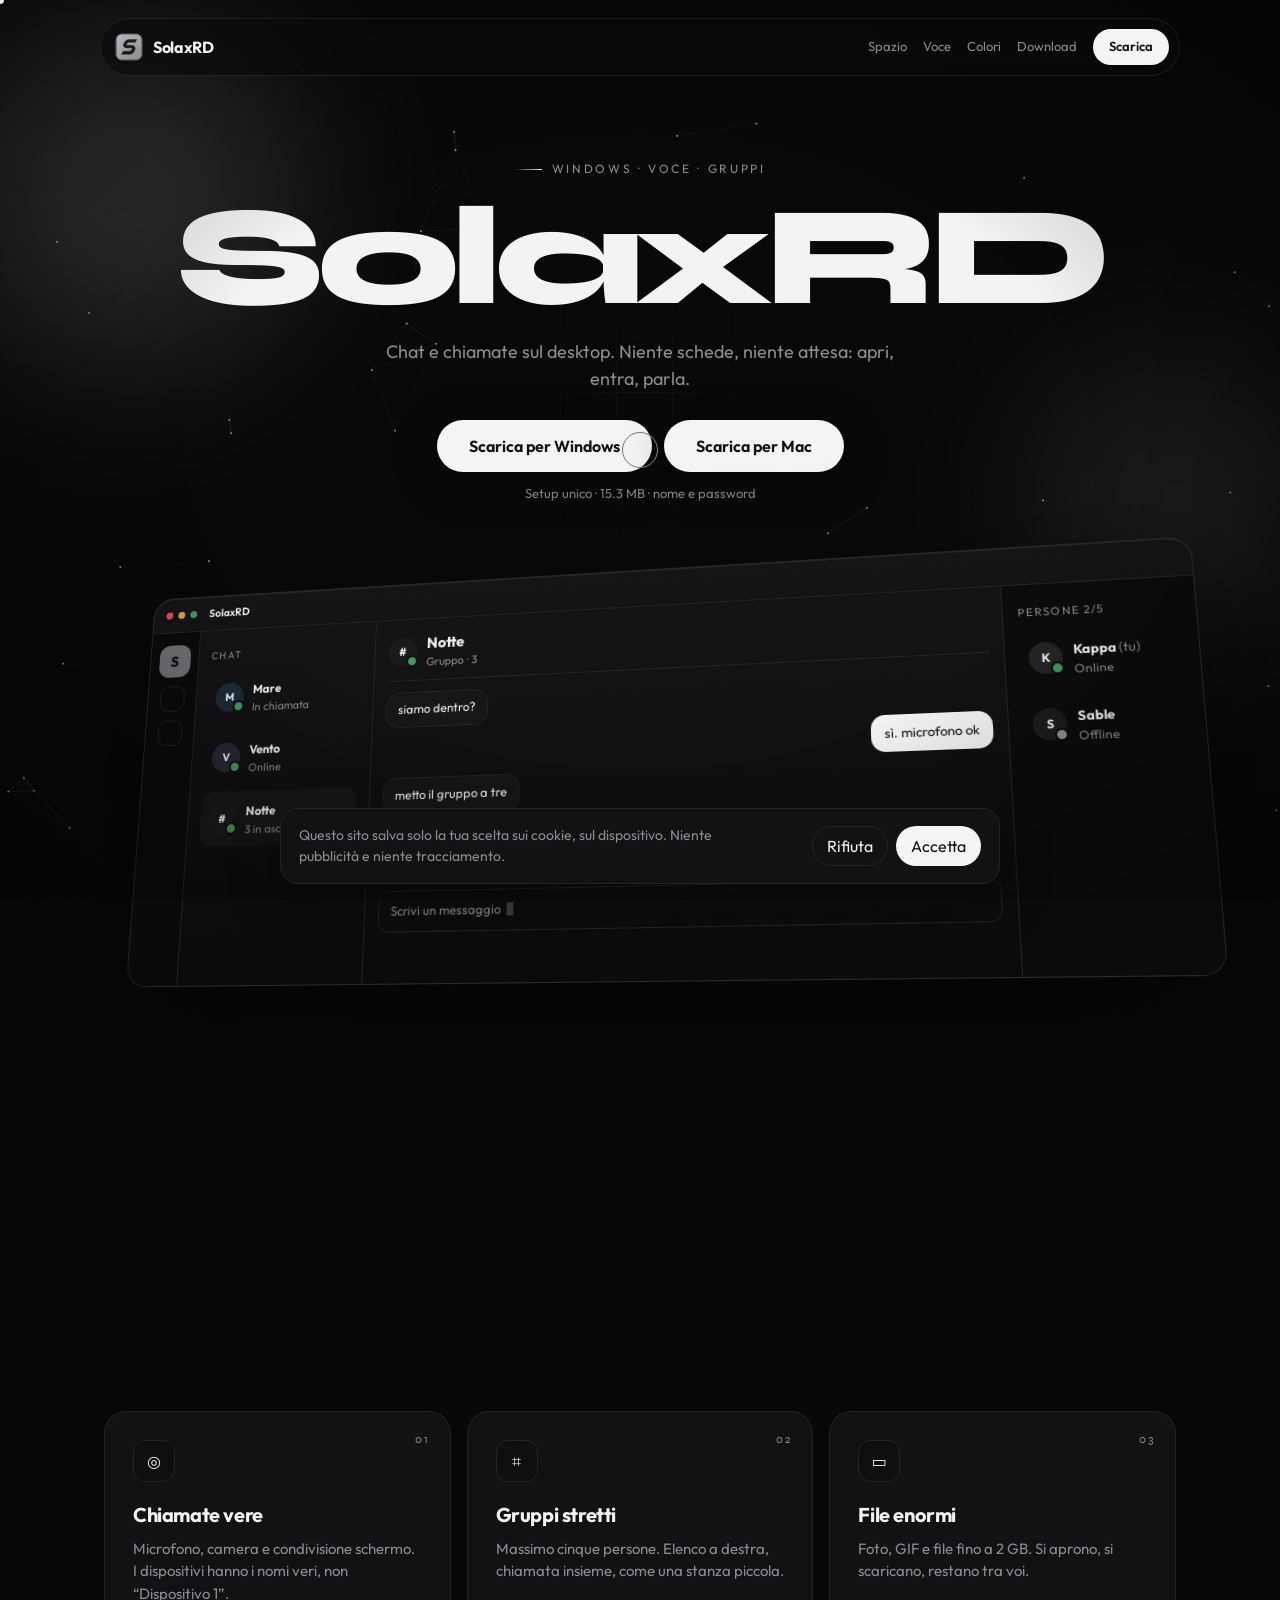
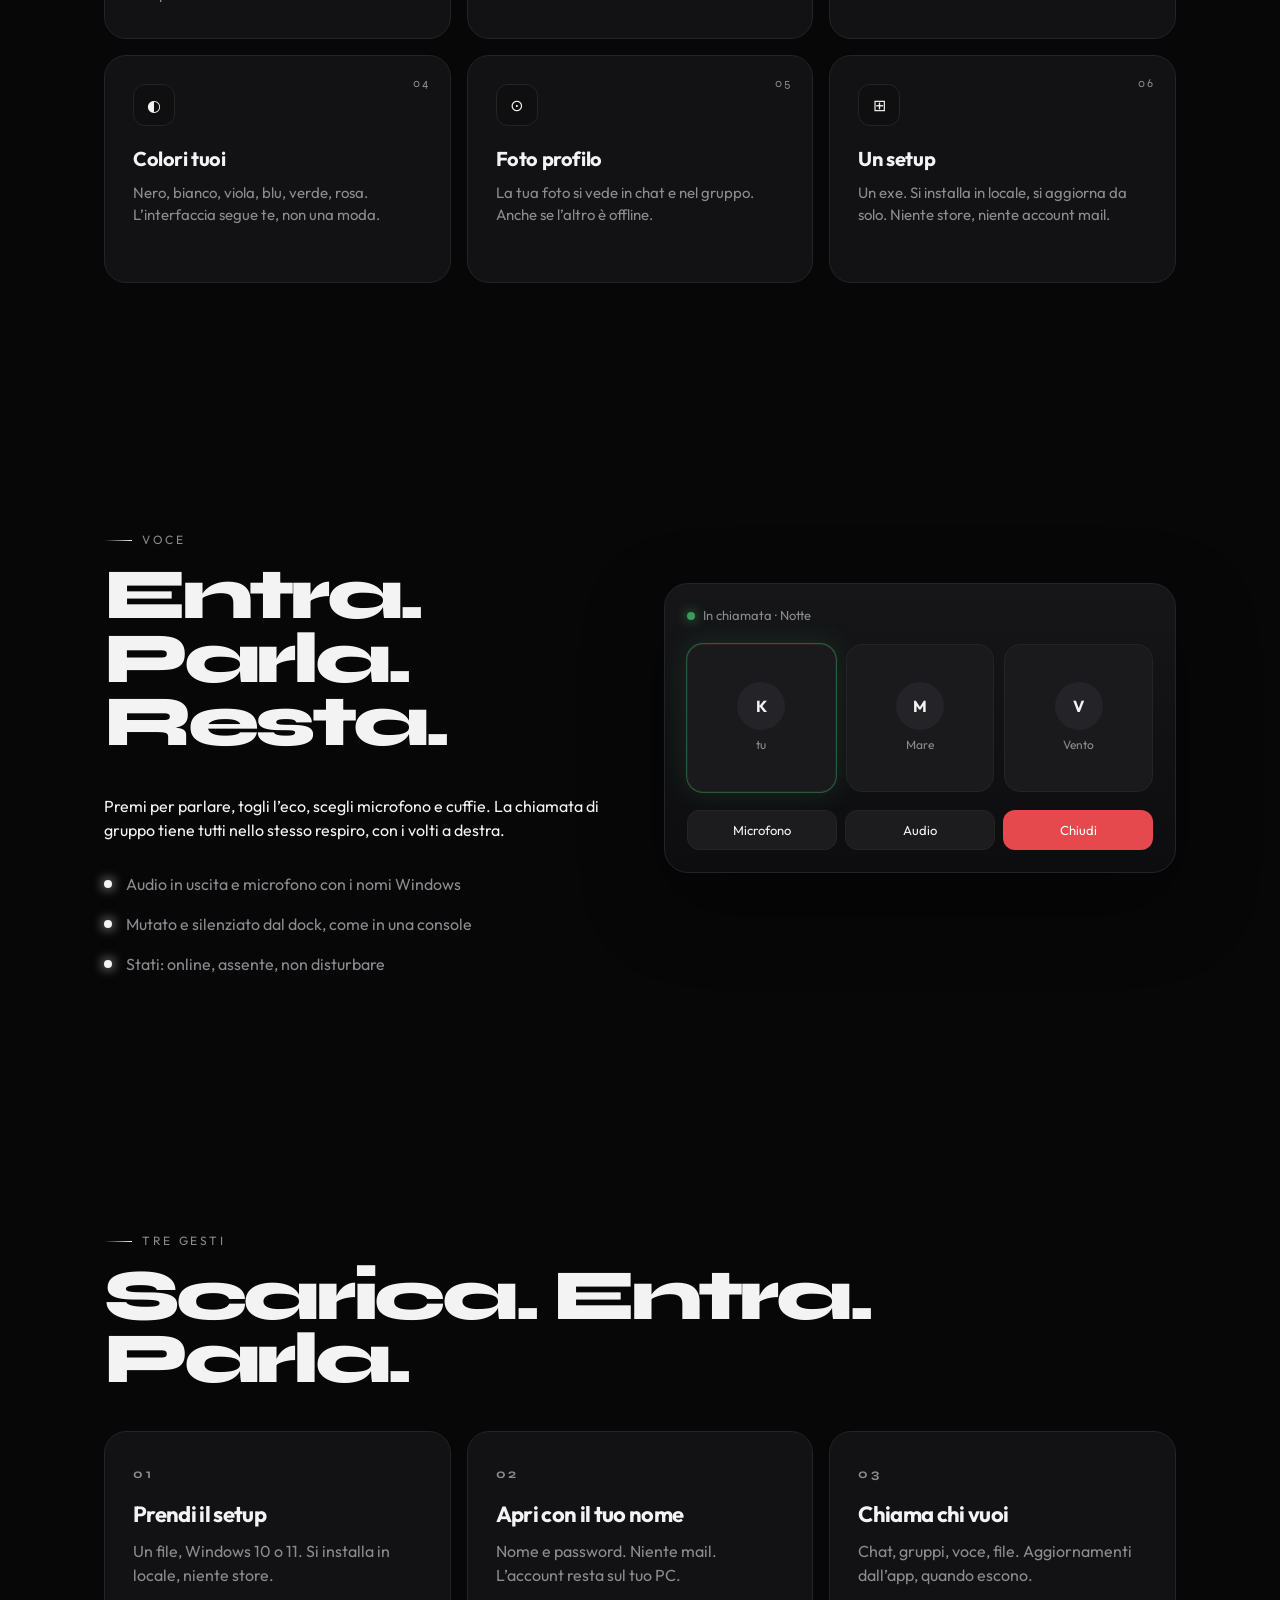
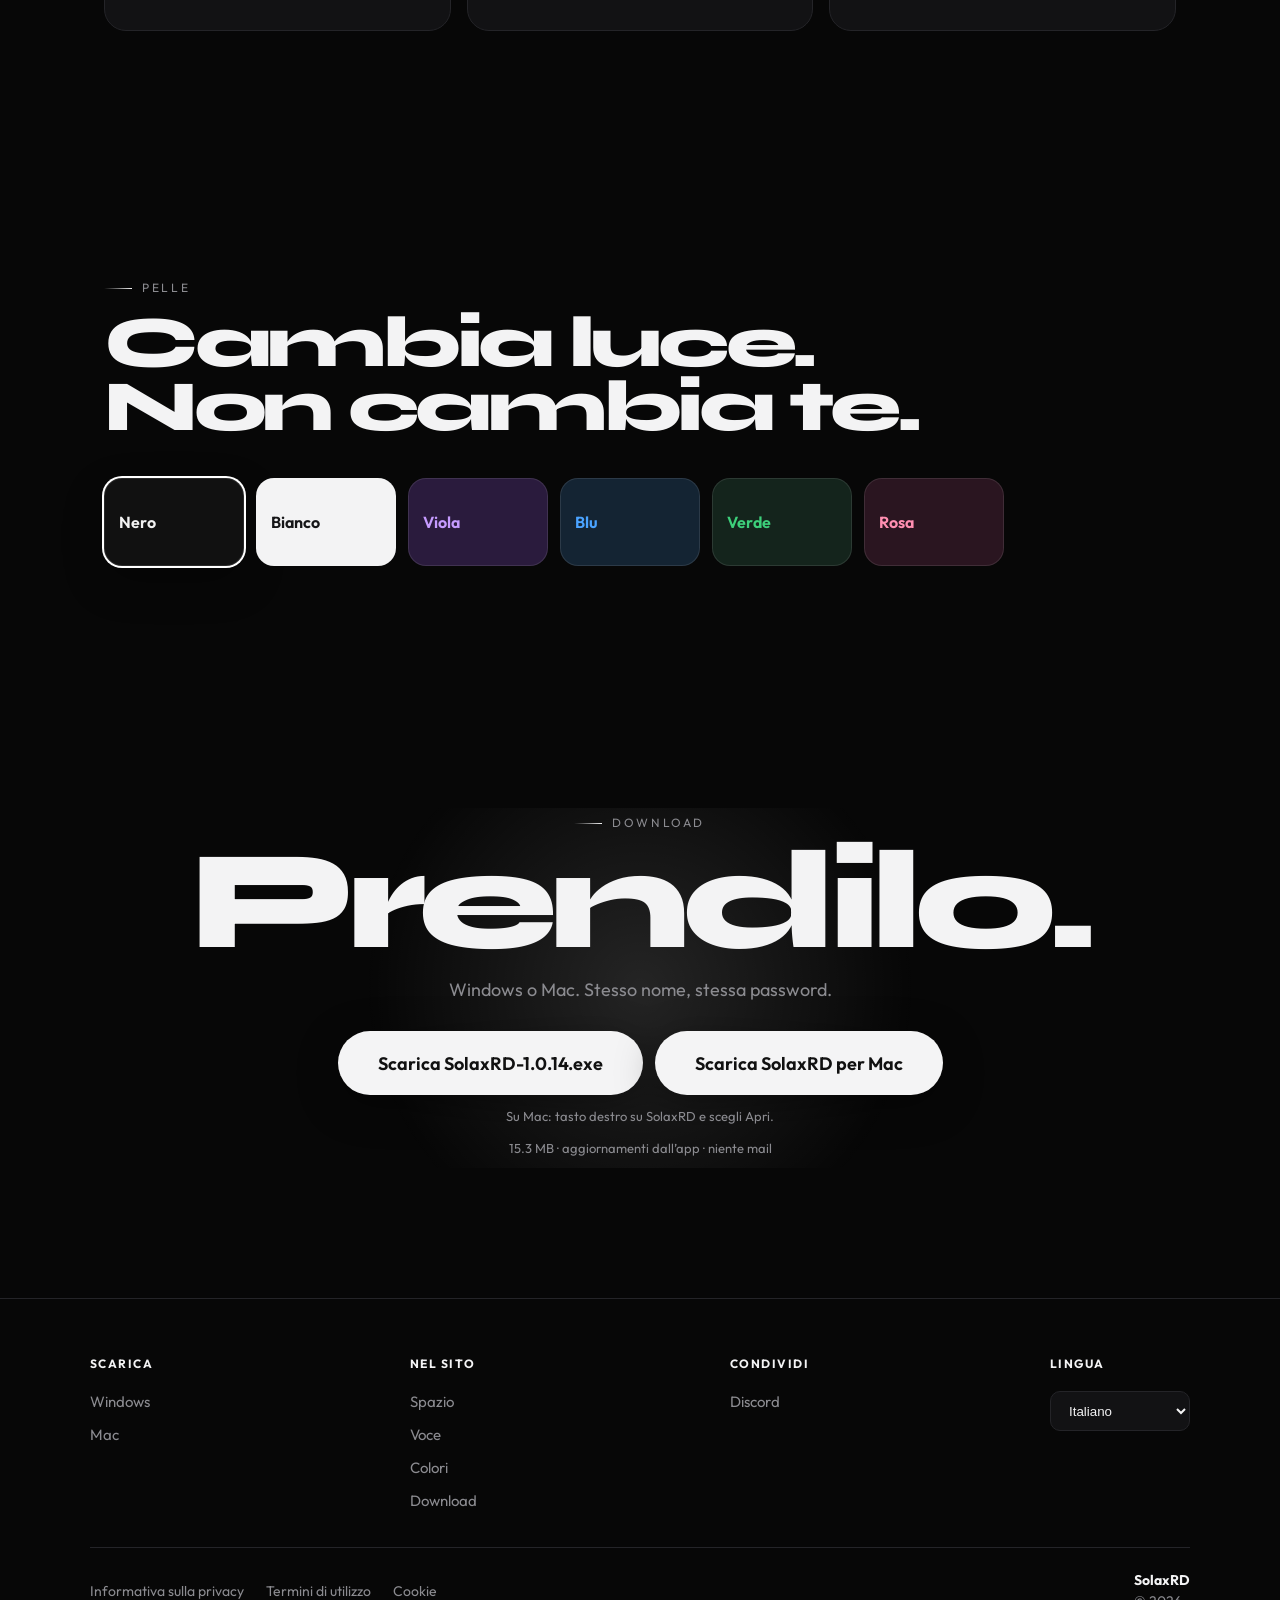
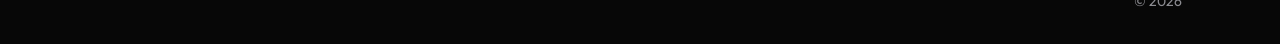
==== index.html @ 75f3509f "Keep outgoing calls ringing for 30 seconds and drop Android downloads. Co-authored-by: Cursor <curso" ====
﻿<!DOCTYPE html>
<html lang="it" data-tone="dark">
<head>
  <meta charset="utf-8">
  <meta name="viewport" content="width=device-width, initial-scale=1">
  <meta name="theme-color" content="#070707">
  <meta name="description" content="SolaxRD è la chat per Windows: chiamate, gruppi, foto e file fino a 2 GB. Leggera, tua, senza browser.">
  <meta property="og:title" content="SolaxRD — Il tuo spazio. Subito.">
  <meta property="og:description" content="Chat, voce e gruppi sul desktop. Scarica per Windows.">
  <meta property="og:image" content="media/icon.png">
  <meta property="og:type" content="website">
  <title>SolaxRD — Il tuo spazio. Subito.</title>
  <link rel="icon" href="media/favicon.png">
  <link rel="apple-touch-icon" href="media/icon.png">
  <link rel="preconnect" href="https://fonts.googleapis.com">
  <link rel="preconnect" href="https://fonts.gstatic.com" crossorigin>
  <link href="https://fonts.googleapis.com/css2?family=Outfit:wght@300;400;500;600;700&family=Syne:wght@600;700;800&display=swap" rel="stylesheet">
  <link rel="stylesheet" href="css/site.css?v=3">
</head>
<body>
  <a class="skip" href="#top">Vai al contenuto</a>

  <div class="loader" id="loader" aria-hidden="true">
    <div class="loader-core">
      <div class="loader-ring"></div>
      <div class="loader-mark">
        <img src="media/icon.png" alt="">
      </div>
    </div>
    <div class="loader-bar"><span id="loader-fill"></span></div>
    <p class="loader-count" id="loader-count">00</p>
    <p class="loader-word">SolaxRD</p>
  </div>

  <div class="cursor" id="cursor"></div>
  <div class="cursor-ring" id="cursor-ring"></div>
  <canvas id="field" aria-hidden="true"></canvas>
  <div class="vignette" aria-hidden="true"></div>
  <div class="noise" aria-hidden="true"></div>
  <div class="orbs" id="orbs" aria-hidden="true">
    <span class="orb orb-a"></span>
    <span class="orb orb-b"></span>
    <span class="orb orb-c"></span>
  </div>
  <div class="progress" id="progress"></div>

  <header class="nav" id="nav">
    <div class="nav-inner">
      <a class="brand" href="#top">
        <img src="media/icon.png" alt="">
        <span>SolaxRD</span>
      </a>
      <nav class="nav-links">
        <a href="#features">Spazio</a>
        <a href="#live">Voce</a>
        <a href="#themes">Colori</a>
        <a href="#get">Download</a>
      </nav>
      <a class="nav-cta" href="download/SolaxRD-1.0.14.exe" download="SolaxRD-1.0.14.exe">
        <span class="magnetic-inner">Scarica</span>
      </a>
      <button class="nav-toggle" id="nav-toggle" type="button" aria-label="Apri il menu" aria-controls="menu" aria-expanded="false">
        <span></span><span></span>
      </button>
    </div>
  </header>
  <nav class="menu" id="menu" aria-hidden="true">
    <a href="#features">Spazio</a>
    <a href="#live">Voce</a>
    <a href="#themes">Colori</a>
    <a href="#get">Download</a>
    <a class="menu-dl" href="download/SolaxRD-1.0.14.exe" download="SolaxRD-1.0.14.exe">Scarica per Windows</a>
  </nav>

  <main id="top">
    <section class="hero">
      <div class="spot-grid" id="spot-grid" aria-hidden="true"></div>
      <p class="kicker reveal"><span></span> Windows · voce · gruppi</p>
      <h1 class="hero-title" data-split>SolaxRD</h1>
      <p class="lead reveal">Chat e chiamate sul desktop. Niente schede, niente attesa: apri, entra, parla.</p>
      <div class="hero-actions reveal">
        <a class="btn btn-glow" href="download/SolaxRD-1.0.14.exe" download="SolaxRD-1.0.14.exe">
          <span class="magnetic-inner">
            <span class="btn-shine"></span>
            Scarica per Windows
          </span>
        </a>
        <a class="btn" href="download/SolaxRD-Mac.zip" download="SolaxRD-Mac.zip">
          <span class="magnetic-inner">Scarica per Mac</span>
        </a>
      </div>
        <p class="btn-meta" id="hero-meta">Setup unico · <span data-size>~16 MB</span> · nome e password</p>
      </div>
      <div class="hero-stage">
        <div class="hero-s" aria-hidden="true">S</div>
        <div class="device" id="device">
          <div class="device-bar">
            <span></span><span></span><span></span>
            <strong>SolaxRD</strong>
          </div>
          <div class="device-body">
            <aside class="mock-rail">
              <div class="mock-s">S</div>
              <i class="dot-btn"></i>
              <i class="dot-btn"></i>
            </aside>
            <div class="mock-list">
              <small>Chat</small>
              <button type="button" class="mock-row" data-chat="mare">
                <span class="ava a1">M</span>
                <span><b>Mare</b><em>In chiamata</em></span>
              </button>
              <button type="button" class="mock-row" data-chat="vento">
                <span class="ava a2">V</span>
                <span><b>Vento</b><em>Online</em></span>
              </button>
              <button type="button" class="mock-row active" data-chat="notte">
                <span class="ava a3">#</span>
                <span><b>Notte</b><em>3 in ascolto</em></span>
              </button>
            </div>
            <div class="mock-thread">
              <header>
                <span class="ava a3" id="thread-ava">#</span>
                <div>
                  <b id="thread-name">Notte</b>
                  <em id="thread-meta">Gruppo · 3</em>
                </div>
              </header>
              <div class="bubbles" id="bubbles"></div>
              <footer class="mock-compose"><span>Scrivi un messaggio</span></footer>
            </div>
            <div class="mock-people">
              <small>Persone 2/5</small>
              <div class="person">
                <span class="ava a4">K</span>
                <span><b>Kappa <i>(tu)</i></b><em>Online</em></span>
              </div>
              <div class="person dim">
                <span class="ava a5">S</span>
                <span><b>Sable</b><em>Offline</em></span>
              </div>
            </div>
          </div>
        </div>
      </div>
    </section>

    <section class="features" id="features">
      <p class="kicker reveal"><span></span> Lo spazio</p>
      <h2 class="section-title reveal">Tutto quello che serve.<br>Niente di più.</h2>
      <div class="grid">
        <article class="card tilt" data-spot>
          <div class="card-index">01</div>
          <div class="card-ico pulse">◎</div>
          <h3>Chiamate vere</h3>
          <p>Microfono, camera e condivisione schermo. I dispositivi hanno i nomi veri, non “Dispositivo 1”.</p>
        </article>
        <article class="card tilt" data-spot>
          <div class="card-index">02</div>
          <div class="card-ico">⌗</div>
          <h3>Gruppi stretti</h3>
          <p>Massimo cinque persone. Elenco a destra, chiamata insieme, come una stanza piccola.</p>
        </article>
        <article class="card tilt" data-spot>
          <div class="card-index">03</div>
          <div class="card-ico">▭</div>
          <h3>File enormi</h3>
          <p>Foto, GIF e file fino a 2 GB. Si aprono, si scaricano, restano tra voi.</p>
        </article>
        <article class="card tilt" data-spot>
          <div class="card-index">04</div>
          <div class="card-ico">◐</div>
          <h3>Colori tuoi</h3>
          <p>Nero, bianco, viola, blu, verde, rosa. L’interfaccia segue te, non una moda.</p>
        </article>
        <article class="card tilt" data-spot>
          <div class="card-index">05</div>
          <div class="card-ico">⊙</div>
          <h3>Foto profilo</h3>
          <p>La tua foto si vede in chat e nel gruppo. Anche se l’altro è offline.</p>
        </article>
        <article class="card tilt" data-spot>
          <div class="card-index">06</div>
          <div class="card-ico">⊞</div>
          <h3>Un setup</h3>
          <p>Un exe. Si installa in locale, si aggiorna da solo. Niente store, niente account mail.</p>
        </article>
      </div>
    </section>

    <section class="live" id="live">
      <div class="live-copy">
        <p class="kicker reveal"><span></span> Voce</p>
        <h2 class="section-title reveal">Entra. Parla.<br>Resta.</h2>
        <p class="reveal">Premi per parlare, togli l’eco, scegli microfono e cuffie. La chiamata di gruppo tiene tutti nello stesso respiro, con i volti a destra.</p>
        <ul class="ticks reveal">
          <li>Audio in uscita e microfono con i nomi Windows</li>
          <li>Mutato e silenziato dal dock, come in una console</li>
          <li>Stati: online, assente, non disturbare</li>
        </ul>
      </div>
      <div class="live-stage reveal">
        <canvas id="eq" class="eq" aria-hidden="true"></canvas>
        <div class="call-card">
          <div class="call-top">
            <span class="live-dot"></span>
            In chiamata · Notte
          </div>
          <div class="call-faces">
            <div class="face" data-face><span>K</span><small>tu</small></div>
            <div class="face talking" data-face><span>M</span><small>Mare</small></div>
            <div class="face" data-face><span>V</span><small>Vento</small></div>
          </div>
          <div class="call-bar">
            <button type="button" data-toggle="mic" aria-pressed="false">Microfono</button>
            <button type="button" data-toggle="audio" aria-pressed="false">Audio</button>
            <button type="button" class="danger" data-toggle="end">Chiudi</button>
          </div>
        </div>
      </div>
    </section>

    <section class="path" id="path">
      <p class="kicker reveal"><span></span> Tre gesti</p>
      <h2 class="section-title reveal">Scarica. Entra.<br>Parla.</h2>
      <ol class="steps">
        <li class="step reveal">
          <b>01</b>
          <h3>Prendi il setup</h3>
          <p>Un file, Windows 10 o 11. Si installa in locale, niente store.</p>
        </li>
        <li class="step reveal">
          <b>02</b>
          <h3>Apri con il tuo nome</h3>
          <p>Nome e password. Niente mail. L’account resta sul tuo PC.</p>
        </li>
        <li class="step reveal">
          <b>03</b>
          <h3>Chiama chi vuoi</h3>
          <p>Chat, gruppi, voce, file. Aggiornamenti dall’app, quando escono.</p>
        </li>
      </ol>
    </section>

    <section class="themes" id="themes">
      <p class="kicker reveal"><span></span> Pelle</p>
      <h2 class="section-title reveal">Cambia luce.<br>Non cambia te.</h2>
      <div class="swatches">
        <button type="button" class="swatch on" data-tone="dark" style="--sw:#111; --fg:#f2f2f2">Nero</button>
        <button type="button" class="swatch" data-tone="light" style="--sw:#f3f3f4; --fg:#161618">Bianco</button>
        <button type="button" class="swatch" data-tone="purple" style="--sw:#2a1b3d; --fg:#c59bff">Viola</button>
        <button type="button" class="swatch" data-tone="blue" style="--sw:#142433; --fg:#4aa3ff">Blu</button>
        <button type="button" class="swatch" data-tone="green" style="--sw:#14241c; --fg:#3dcf7a">Verde</button>
        <button type="button" class="swatch" data-tone="rose" style="--sw:#2a1520; --fg:#ff8fb1">Rosa</button>
      </div>
    </section>

    <section class="get" id="get">
      <div class="get-glow" aria-hidden="true"></div>
      <p class="kicker reveal"><span></span> Download</p>
      <h2 class="get-title" data-split>Prendilo.</h2>
      <p class="lead reveal">Windows o Mac. Stesso nome, stessa password.</p>
      <div class="hero-actions">
        <a class="btn btn-huge" href="download/SolaxRD-1.0.14.exe" download="SolaxRD-1.0.14.exe">
          <span class="magnetic-inner">
            <span class="btn-shine"></span>
            Scarica SolaxRD-1.0.14.exe
          </span>
        </a>
        <a class="btn btn-huge" href="download/SolaxRD-Mac.zip" download="SolaxRD-Mac.zip">
          <span class="magnetic-inner">Scarica SolaxRD per Mac</span>
        </a>
      </div>
      <p class="btn-meta reveal">Su Mac: tasto destro su SolaxRD e scegli Apri.</p>
      <p class="btn-meta reveal" id="get-meta"><span data-size>~16 MB</span> · aggiornamenti dall’app · niente mail</p>
    </section>
  </main>

  <footer class="foot">
    <div class="foot-cols">
      <div class="foot-col">
        <h2>Scarica</h2>
        <a href="download/SolaxRD-1.0.14.exe" download="SolaxRD-1.0.14.exe">Windows</a>
        <a href="download/SolaxRD-Mac.zip" download="SolaxRD-Mac.zip">Mac</a>
      </div>
      <div class="foot-col">
        <h2>Nel sito</h2>
        <a href="#features">Spazio</a>
        <a href="#live">Voce</a>
        <a href="#themes">Colori</a>
        <a href="#get">Download</a>
      </div>
      <div class="foot-col">
        <h2>Condividi</h2>
        <a href="https://discord.gg/zq3fR5MxgU" target="_blank" rel="noopener noreferrer">Discord</a>
      </div>
      <div class="foot-col foot-lang">
        <h2>Lingua</h2>
        <select id="lang" aria-label="Lingua">
          <option value="it" selected>Italiano</option>
        </select>
      </div>
    </div>
    <div class="foot-bar">
      <nav>
        <button type="button" id="open-privacy">Informativa sulla privacy</button>
        <button type="button" id="open-terms">Termini di utilizzo</button>
        <button type="button" id="open-cookies">Cookie</button>
      </nav>
      <p><strong>SolaxRD</strong> © 2026</p>
    </div>
  </footer>

  <div class="legal-box" id="legal-box" hidden>
    <div class="legal-card" role="dialog" aria-modal="true" aria-labelledby="legal-title">
      <h2 id="legal-title">Note</h2>
      <div id="legal-copy"></div>
      <button class="btn" type="button" id="legal-close">Chiudi</button>
    </div>
  </div>

  <div class="cookie" id="cookie" hidden>
    <p>Questo sito salva solo la tua scelta sui cookie, sul dispositivo. Niente pubblicità e niente tracciamento.</p>
    <div>
      <button type="button" id="cookie-no">Rifiuta</button>
      <button type="button" id="cookie-yes">Accetta</button>
    </div>
  </div>

  <noscript>
    <style>.reveal{opacity:1;transform:none}.loader{display:none}[data-split] .ch{transform:none}</style>
  </noscript>
  <script src="js/site.js?v=3"></script>
</body>
</html>
---- css/site.css ----
:root, html[data-tone="dark"] {
  --bg: #070707;
  --bg-2: #0c0c0c;
  --text: #f3f3f4;
  --muted: #8b8b90;
  --line: #242428;
  --card: #121214;
  --silver: #d2d2d6;
  --fog: #6e6e72;
  --online: #3d9a5b;
  --danger: #e5484d;
  --glow: rgba(210, 210, 214, 0.18);
  --nav-bg: rgba(10, 10, 10, 0.62);
  --nav-line: rgba(255, 255, 255, 0.08);
  --btn: #f4f4f5;
  --btn-text: #111;
  --invert: #fff;
  --font: "Outfit", system-ui, sans-serif;
  --display: "Syne", "Outfit", sans-serif;
}
html[data-tone="light"] {
  --bg: #ececef;
  --bg-2: #f7f7f9;
  --text: #161618;
  --muted: #5c5c62;
  --line: #d5d5db;
  --card: #ffffff;
  --silver: #3a3a40;
  --fog: #8a8a90;
  --nav-bg: rgba(255, 255, 255, 0.72);
  --nav-line: rgba(0, 0, 0, 0.08);
  --btn: #161618;
  --btn-text: #f4f4f5;
  --invert: #111;
}
html[data-tone="purple"] {
  --bg: #120e18;
  --bg-2: #181320;
  --text: #f4eefe;
  --muted: #a18cb8;
  --line: #322644;
  --card: #1b1526;
  --silver: #d7c4f5;
  --nav-bg: rgba(18, 12, 28, 0.7);
  --nav-line: rgba(197, 155, 255, 0.18);
  --btn: #e8d7ff;
  --btn-text: #1a1024;
  --invert: #c59bff;
}
html[data-tone="blue"] {
  --bg: #0a1016;
  --bg-2: #101820;
  --text: #eaf3ff;
  --muted: #7e97ad;
  --line: #1e3344;
  --card: #121c26;
  --silver: #9ec9ff;
  --nav-bg: rgba(10, 16, 22, 0.7);
  --nav-line: rgba(74, 163, 255, 0.18);
  --btn: #d6ebff;
  --btn-text: #0c1822;
  --invert: #4aa3ff;
}
html[data-tone="green"] {
  --bg: #0b120e;
  --bg-2: #101810;
  --text: #e9f8ee;
  --muted: #7a9a84;
  --line: #1d3326;
  --card: #121a14;
  --silver: #9ee0b6;
  --nav-bg: rgba(10, 18, 12, 0.7);
  --nav-line: rgba(61, 207, 122, 0.18);
  --btn: #d7f5e2;
  --btn-text: #0d1810;
  --invert: #3dcf7a;
}
html[data-tone="rose"] {
  --bg: #160e12;
  --bg-2: #1c1216;
  --text: #ffeff4;
  --muted: #b48998;
  --line: #3a222c;
  --card: #22141a;
  --silver: #ffc1d2;
  --nav-bg: rgba(22, 12, 16, 0.7);
  --nav-line: rgba(255, 143, 177, 0.18);
  --btn: #ffd7e4;
  --btn-text: #1a0e12;
  --invert: #ff8fb1;
}

* { box-sizing: border-box; margin: 0; padding: 0; }
html { scroll-behavior: auto; }
html, body { min-height: 100%; }
body {
  font-family: var(--font);
  background: var(--bg);
  color: var(--text);
  line-height: 1.5;
  overflow-x: hidden;
  transition: background-color .55s ease, color .55s ease;
}
body.has-cursor, body.has-cursor button, body.has-cursor a { cursor: none; }
a { color: inherit; text-decoration: none; }
button { font: inherit; color: inherit; background: none; border: 0; cursor: pointer; }
img { display: block; max-width: 100%; }
strong { font-weight: 650; }
::selection { background: var(--invert); color: var(--bg); }
:focus-visible { outline: 2px solid var(--invert); outline-offset: 3px; }

.skip {
  position: absolute; left: 16px; top: -48px; z-index: 120;
  padding: 8px 14px; border-radius: 999px; background: var(--btn); color: var(--btn-text);
}
.skip:focus { top: 16px; }

.vignette {
  position: fixed; inset: 0; pointer-events: none; z-index: 35;
  background: radial-gradient(ellipse at center, transparent 50%, rgba(0,0,0,.38) 100%);
}
html[data-tone="light"] .vignette { background: radial-gradient(ellipse at center, transparent 55%, rgba(0,0,0,.08) 100%); }
.noise {
  position: fixed; inset: 0; pointer-events: none; z-index: 40;
  opacity: 0.06;
  background-image: url("data:image/svg+xml,%3Csvg xmlns='http://www.w3.org/2000/svg' width='180' height='180'%3E%3Cfilter id='n'%3E%3CfeTurbulence type='fractalNoise' baseFrequency='.85' numOctaves='4' stitchTiles='stitch'/%3E%3C/filter%3E%3Crect width='180' height='180' filter='url(%23n)' opacity='.9'/%3E%3C/svg%3E");
  mix-blend-mode: overlay;
}
#field { position: fixed; inset: 0; z-index: 0; pointer-events: none; }
.orbs {
  position: fixed; inset: 0; z-index: 0; pointer-events: none; overflow: hidden;
  transform: translate3d(calc(var(--mx, 0) * 28px), calc(var(--my, 0) * 18px), 0);
  transition: transform .4s ease-out;
}
.orb {
  position: absolute; border-radius: 50%; filter: blur(74px);
  animation: drift 18s ease-in-out infinite;
}
.orb-a { width: 42vw; height: 42vw; left: -12vw; top: -10vh; background: radial-gradient(circle, color-mix(in srgb, var(--invert) 22%, transparent), transparent 70%); }
.orb-b { width: 36vw; height: 36vw; right: -10vw; top: 30vh; background: radial-gradient(circle, color-mix(in srgb, var(--invert) 12%, transparent), transparent 70%); animation-delay: -6s; }
.orb-c { width: 28vw; height: 28vw; left: 30vw; bottom: -12vh; background: radial-gradient(circle, color-mix(in srgb, var(--invert) 10%, transparent), transparent 70%); animation-delay: -11s; }
@keyframes drift {
  0%, 100% { transform: translate3d(0,0,0) scale(1); }
  50% { transform: translate3d(4%, -6%, 0) scale(1.12); }
}

.progress {
  position: fixed; top: 0; left: 0; height: 2px; width: 0;
  background: linear-gradient(90deg, transparent, var(--invert));
  z-index: 70; pointer-events: none;
}

.cursor, .cursor-ring {
  position: fixed; top: 0; left: 0; pointer-events: none; z-index: 80;
  border-radius: 50%; mix-blend-mode: difference; opacity: 0;
}
body.has-cursor .cursor, body.has-cursor .cursor-ring { opacity: 1; }
.cursor { width: 8px; height: 8px; margin: -4px 0 0 -4px; background: #fff; }
.cursor-ring {
  width: 36px; height: 36px; margin: -18px 0 0 -18px;
  border: 1px solid rgba(255,255,255,.55);
  transition: width .25s, height .25s, margin .25s, background .25s, border-color .25s;
}
body.cursor-grow .cursor-ring {
  width: 64px; height: 64px; margin: -32px 0 0 -32px;
  background: rgba(255,255,255,.08); border-color: #fff;
}

.loader {
  position: fixed; inset: 0; z-index: 100; background: #050505;
  display: grid; place-items: center; gap: 18px; align-content: center;
  clip-path: circle(150% at 50% 50%);
  transition: clip-path .9s cubic-bezier(.16,1,.3,1), visibility .9s;
}
.loader.out {
  clip-path: circle(0% at 50% 50%);
  pointer-events: none;
  visibility: hidden;
}
.loader-core { position: relative; width: 120px; height: 120px; display: grid; place-items: center; }
.loader-ring {
  position: absolute; inset: 0; border-radius: 50%;
  border: 1px solid rgba(255,255,255,.12);
  border-top-color: #fff;
  animation: spin 1s linear infinite;
}
.loader-mark {
  width: 84px; height: 84px; border-radius: 22px; overflow: hidden;
  animation: pop 1.1s cubic-bezier(.16,1,.3,1) both;
  box-shadow: 0 0 0 1px rgba(255,255,255,.12), 0 20px 60px rgba(0,0,0,.55);
}
.loader-mark img { width: 100%; height: 100%; object-fit: cover; }
.loader-bar {
  width: 140px; height: 2px; background: #1c1c1c; overflow: hidden; border-radius: 2px;
}
.loader-bar span {
  display: block; height: 100%; width: 0; background: #fff;
  box-shadow: 0 0 16px #fff;
}
.loader-count, .loader-word {
  font-family: var(--display); letter-spacing: .28em; color: #8b8b90;
}
.loader-count { font-size: 13px; }
.loader-word { font-size: 11px; text-transform: uppercase; }
@keyframes spin { to { transform: rotate(360deg); } }
@keyframes pop {
  from { transform: scale(.6) rotate(-8deg); opacity: 0; }
  to { transform: scale(1) rotate(0); opacity: 1; }
}

.nav {
  position: fixed; top: 18px; left: 0; right: 0;
  z-index: 95; display: flex; justify-content: center;
  pointer-events: none; background: none; border: 0; padding: 0;
  animation: drop 1s .2s cubic-bezier(.16,1,.3,1);
  transition: transform .45s cubic-bezier(.16,1,.3,1);
}
.nav.nav-hide { transform: translateY(-140%); }
.nav-inner {
  pointer-events: auto;
  width: min(1080px, calc(100% - 24px));
  display: flex; align-items: center; gap: 16px;
  padding: 10px 10px 10px 14px;
  background: var(--nav-bg);
  border: 1px solid var(--nav-line);
  border-radius: 999px;
  backdrop-filter: blur(18px);
  transition: background-color .55s, border-color .55s;
}
.brand { display: flex; align-items: center; gap: 10px; font-weight: 700; letter-spacing: -.02em; flex: none; }
.brand img { width: 28px; height: 28px; border-radius: 8px; }
.nav-links { display: flex; gap: 16px; margin-left: auto; font-size: 13px; color: var(--muted); flex: none; }
.nav-links a { position: relative; }
.nav-links a::after {
  content: ""; position: absolute; left: 0; bottom: -4px; height: 1px; width: 0;
  background: var(--text); transition: width .35s;
}
.nav-links a:hover::after { width: 100%; }
.nav-cta {
  flex: none; white-space: nowrap;
  padding: 8px 16px; border-radius: 999px; background: var(--btn); color: var(--btn-text);
  font-size: 13px; font-weight: 600;
}
.menu {
  position: fixed; inset: 0; z-index: 90;
  display: flex; flex-direction: column; justify-content: center; align-items: center; gap: 28px;
  background: color-mix(in srgb, var(--bg) 92%, black);
  font-size: 36px; font-family: var(--display); font-weight: 800;
  opacity: 0; visibility: hidden; pointer-events: none;
  transition: opacity .35s, visibility .35s;
}
.menu.open { opacity: 1; visibility: visible; pointer-events: auto; }
.menu-dl {
  margin-top: 12px; font-size: 16px; font-family: var(--font); font-weight: 650;
  padding: 12px 22px; border-radius: 999px; background: var(--btn); color: var(--btn-text);
}
.nav-toggle {
  display: none; width: 42px; height: 42px; border-radius: 50%;
  border: 1px solid var(--nav-line); position: relative;
}
.nav-toggle span {
  position: absolute; left: 12px; right: 12px; height: 1px; background: var(--text);
  transition: transform .3s, opacity .3s, top .3s;
}
.nav-toggle span:first-child { top: 17px; }
.nav-toggle span:last-child { top: 24px; }
.nav-toggle[aria-expanded="true"] span:first-child { top: 20px; transform: rotate(45deg); }
.nav-toggle[aria-expanded="true"] span:last-child { top: 20px; transform: rotate(-45deg); }
@keyframes drop {
  from { opacity: 0; transform: translateY(-24px); }
  to { opacity: 1; transform: translateY(0); }
}

.hero {
  position: relative; z-index: 1;
  padding: 160px 24px 40px;
  min-height: 100vh;
  min-height: 100dvh;
  display: grid; justify-items: center; text-align: center;
  overflow: visible;
}
.spot-grid {
  position: absolute; inset: 0; pointer-events: none;
  background-image:
    linear-gradient(rgba(255,255,255,.045) 1px, transparent 1px),
    linear-gradient(90deg, rgba(255,255,255,.045) 1px, transparent 1px);
  background-size: 56px 56px;
  mask-image: radial-gradient(circle 280px at var(--spot-x, 50%) var(--spot-y, 40%), #000 0%, transparent 70%);
  -webkit-mask-image: radial-gradient(circle 280px at var(--spot-x, 50%) var(--spot-y, 40%), #000 0%, transparent 70%);
  opacity: .9;
}
html[data-tone="light"] .spot-grid {
  background-image:
    linear-gradient(rgba(0,0,0,.06) 1px, transparent 1px),
    linear-gradient(90deg, rgba(0,0,0,.06) 1px, transparent 1px);
}
.kicker {
  display: inline-flex; align-items: center; gap: 10px;
  color: var(--muted); font-size: 12px; letter-spacing: .22em; text-transform: uppercase;
}
.kicker span {
  width: 28px; height: 1px; background: linear-gradient(90deg, transparent, var(--text));
  animation: kicker 2.2s ease infinite;
}
@keyframes kicker {
  0% { transform: scaleX(.4); opacity: .4; }
  50% { transform: scaleX(1); opacity: 1; }
  100% { transform: scaleX(.4); opacity: .4; }
}
.hero-title, .get-title, .section-title {
  font-family: var(--display);
  font-weight: 800;
  letter-spacing: -.06em;
  line-height: .88;
}
.hero-title {
  font-size: clamp(52px, 11vw, 148px);
  margin: 18px 0;
  max-width: 100%;
  overflow: visible;
  white-space: nowrap;
}
.hero-title .ch, .get-title .ch {
  display: inline-block;
  transform: translateY(110%);
  animation: up 1s cubic-bezier(.16,1,.3,1) forwards paused;
}
[data-split].play .ch { animation-play-state: running; }
@keyframes up { to { transform: translateY(0); } }
.lead { max-width: 520px; color: var(--muted); font-size: 18px; font-weight: 400; }
.hero-actions { margin-top: 28px; display: flex; flex-wrap: wrap; gap: 12px; justify-content: center; }
.get .hero-actions { margin-top: 8px; }
.btn {
  position: relative; display: inline-flex; align-items: center; justify-content: center;
  min-height: 52px; padding: 0 8px; border-radius: 999px;
  background: var(--btn); color: var(--btn-text); font-weight: 650;
  box-shadow: 0 10px 40px rgba(0,0,0,.35);
  isolation: isolate;
}
.btn .magnetic-inner {
  position: relative; display: inline-flex; align-items: center; justify-content: center;
  min-height: 52px; padding: 0 24px; overflow: hidden; border-radius: 999px;
}
.btn-glow { animation: btnPulse 2.8s ease-in-out infinite; }
@keyframes btnPulse {
  0%, 100% { box-shadow: 0 10px 40px rgba(0,0,0,.35), 0 0 0 0 color-mix(in srgb, var(--invert) 18%, transparent); }
  50% { box-shadow: 0 16px 50px rgba(0,0,0,.4), 0 0 0 12px transparent; }
}
.btn-shine {
  position: absolute; inset: -40%;
  background: linear-gradient(120deg, transparent 30%, rgba(255,255,255,.7), transparent 70%);
  transform: translateX(-120%) rotate(12deg);
  animation: shine 2.8s 1.2s ease-in-out infinite;
  pointer-events: none;
}
@keyframes shine {
  0% { transform: translateX(-120%) rotate(12deg); }
  30%, 100% { transform: translateX(120%) rotate(12deg); }
}
.btn-huge { min-height: 64px; font-size: 18px; }
.btn-huge .magnetic-inner { min-height: 64px; padding: 0 32px; }
.btn-meta { margin-top: 12px; color: var(--muted); font-size: 13px; }

.hero-stage {
  position: relative; width: min(1080px, 100%); margin-top: 56px;
  perspective: 1400px;
}
.hero-s {
  position: absolute; left: 50%; top: 8%;
  transform: translateX(-50%);
  font-family: var(--display); font-weight: 800;
  font-size: min(42vw, 420px); line-height: .8; letter-spacing: -.1em;
  color: transparent; -webkit-text-stroke: 1px color-mix(in srgb, var(--text) 12%, transparent);
  pointer-events: none; user-select: none;
  animation: sfloat 8s ease-in-out infinite;
}
@keyframes sfloat {
  0%, 100% { transform: translateX(-50%) translateY(0); }
  50% { transform: translateX(-50%) translateY(-18px); }
}
.device {
  position: relative; z-index: 2;
  border: 1px solid rgba(255,255,255,.1);
  background: linear-gradient(180deg, #141416, #0b0b0d);
  color: #f3f3f4;
  border-radius: 22px; overflow: hidden;
  box-shadow: 0 40px 120px rgba(0,0,0,.55), inset 0 1px 0 rgba(255,255,255,.08);
  transform: rotateX(12deg) rotateY(-10deg);
  transform-style: preserve-3d;
  transition: transform .18s ease-out;
  animation: rise 1.4s .3s cubic-bezier(.16,1,.3,1) both;
}
@keyframes rise {
  from { opacity: 0; transform: rotateX(18deg) rotateY(-14deg) translateY(60px); }
  to { opacity: 1; transform: rotateX(12deg) rotateY(-10deg) translateY(0); }
}
.device-bar {
  display: flex; align-items: center; gap: 6px; padding: 10px 14px;
  border-bottom: 1px solid #242428; color: #8b8b90; font-size: 12px;
}
.device-bar span { width: 8px; height: 8px; border-radius: 50%; background: #3a3a3e; }
.device-bar span:first-child { background: #e5484d; }
.device-bar span:nth-child(2) { background: #d9a441; }
.device-bar span:nth-child(3) { background: #3d9a5b; }
.device-bar strong { margin-left: 8px; color: #f3f3f4; font-weight: 600; }
.device-body {
  display: grid; grid-template-columns: 56px 200px 1fr 180px; min-height: 380px;
}
.mock-rail {
  border-right: 1px solid #242428; padding: 14px 8px;
  display: flex; flex-direction: column; align-items: center; gap: 10px;
  background: #0a0a0a;
}
.mock-s {
  width: 36px; height: 36px; border-radius: 12px;
  display: grid; place-items: center; font-weight: 800;
  background: #6e6e72; color: #111;
}
.dot-btn { width: 28px; height: 28px; border-radius: 10px; border: 1px solid #242428; }
.mock-list, .mock-thread, .mock-people { padding: 14px; text-align: left; }
.mock-list { border-right: 1px solid #242428; }
.mock-people { border-left: 1px solid #242428; background: #0b0b0b; }
.mock-list small, .mock-people small { color: #8b8b90; font-size: 11px; letter-spacing: .12em; text-transform: uppercase; }
.mock-row, .person {
  display: flex; gap: 10px; align-items: center; width: 100%;
  padding: 8px; margin-top: 8px; border-radius: 12px;
}
.mock-row { text-align: left; }
.mock-row.active { background: #17171a; }
.mock-row em, .person em, .mock-thread em { display: block; color: #8b8b90; font-style: normal; font-size: 12px; }
.mock-row b, .person b { font-size: 13px; }
.ava {
  width: 32px; height: 32px; border-radius: 50%; flex: none;
  display: grid; place-items: center; font-size: 12px; font-weight: 700;
  position: relative;
}
.ava::after {
  content: ""; position: absolute; right: -1px; bottom: -1px;
  width: 9px; height: 9px; border-radius: 50%; background: var(--online); border: 2px solid #0b0b0b;
}
.person.dim .ava::after { background: #8d8d93; }
.a1 { background: #1d2a38; }
.a2 { background: #2a2434; }
.a3 { background: #1a1a1c; }
.a4 { background: #242428; }
.a5 { background: #1c1c1e; }
.mock-thread header { display: flex; gap: 10px; align-items: center; padding-bottom: 10px; border-bottom: 1px solid #242428; }
.bubbles { min-height: 220px; padding: 12px 0; display: flex; flex-direction: column; gap: 8px; }
.bubble {
  align-self: flex-start; max-width: 80%;
  padding: 8px 12px; border-radius: 14px;
  background: #161618; border: 1px solid #242428; font-size: 13px;
  animation: bubble .5s cubic-bezier(.16,1,.3,1) both;
}
.bubble.mine { align-self: flex-end; background: #f2f2f2; color: #111; border-color: transparent; }
@keyframes bubble { from { opacity: 0; transform: translateY(12px) scale(.96); } }
.mock-compose {
  margin-top: auto; padding: 10px 12px; border: 1px solid #242428; border-radius: 12px;
  color: #8b8b90; font-size: 13px;
}
.mock-compose span::after {
  content: ""; display: inline-block; width: 7px; height: 13px; margin-left: 6px;
  background: currentColor; vertical-align: -2px; opacity: .4;
  animation: caret 1s steps(1) infinite;
}
@keyframes caret { 50% { opacity: 0; } }
.person i { color: #8b8b90; font-style: normal; font-weight: 400; }

.scroll-hint {
  margin-top: 36px; font-size: 12px; letter-spacing: .2em; text-transform: uppercase; color: var(--muted);
  animation: bounce 2s ease-in-out infinite;
}
@keyframes bounce {
  0%, 100% { transform: translateY(0); opacity: .6; }
  50% { transform: translateY(8px); opacity: 1; }
}

.marquee {
  position: relative; z-index: 1; border-block: 1px solid var(--line);
  overflow: hidden; padding: 22px 0; background: color-mix(in srgb, var(--text) 2%, transparent);
}
.marquee-track {
  display: flex; gap: 48px; width: max-content;
  font-family: var(--display); font-size: 28px; font-weight: 700; letter-spacing: -.03em;
  animation: slide 22s linear infinite;
  color: color-mix(in srgb, var(--text) 55%, transparent);
}
.marquee:hover .marquee-track { animation-play-state: paused; }
.marquee-track span { position: relative; padding-right: 48px; }
.marquee-track span::after {
  content: "●"; position: absolute; right: 0; color: color-mix(in srgb, var(--text) 22%, transparent); font-size: 10px; top: 12px;
}
@keyframes slide {
  from { transform: translateX(0); }
  to { transform: translateX(-50%); }
}

.features, .live, .themes, .get, .stats, .path { position: relative; z-index: 1; padding: 120px 24px; }
.features, .themes, .path { width: min(1120px, 100%); margin: 0 auto; }
.section-title { font-size: clamp(36px, 6vw, 72px); margin: 14px 0 40px; }
.grid { display: grid; grid-template-columns: repeat(3, 1fr); gap: 16px; }
.card {
  position: relative; overflow: hidden;
  padding: 28px; border-radius: 22px; background: var(--card);
  border: 1px solid var(--line); min-height: 228px;
  transform-style: preserve-3d;
  transition: border-color .35s, box-shadow .35s;
}
.card::before {
  content: ""; position: absolute; inset: 0; pointer-events: none; opacity: 0;
  background: radial-gradient(220px circle at var(--x, 50%) var(--y, 50%), color-mix(in srgb, var(--invert) 16%, transparent), transparent 55%);
  transition: opacity .3s;
}
.card:hover::before { opacity: 1; }
.card-index {
  position: absolute; top: 18px; right: 20px;
  font-family: var(--display); font-size: 12px; letter-spacing: .16em; color: var(--muted);
}
.card-ico {
  width: 42px; height: 42px; border-radius: 12px; margin-bottom: 18px;
  display: grid; place-items: center; border: 1px solid var(--line); background: color-mix(in srgb, var(--card) 70%, var(--bg));
}
.card-ico.pulse { animation: ico 2s ease-in-out infinite; }
@keyframes ico {
  0%, 100% { box-shadow: 0 0 0 0 color-mix(in srgb, var(--invert) 12%, transparent); }
  50% { box-shadow: 0 0 0 8px transparent; }
}
.card h3 { font-size: 20px; margin-bottom: 8px; letter-spacing: -.02em; }
.card p { color: var(--muted); font-size: 15px; }

.reel { padding: 0; }
@media (min-width: 981px) {
  .reel { height: 280vh; }
  .reel-sticky {
    position: sticky; top: 0; height: 100vh; height: 100dvh;
    overflow: hidden; display: flex; align-items: center;
  }
  .reel-track {
    display: flex; gap: 28px; padding: 0 12vw;
    will-change: transform;
  }
  .reel-panel {
    position: relative; overflow: hidden;
    flex: none; width: min(820px, 78vw); height: min(68vh, 620px);
    padding: 48px; border-radius: 32px;
    background: var(--card); border: 1px solid var(--line);
    display: grid; align-content: end; text-align: left;
    box-shadow: 0 40px 100px rgba(0,0,0,.28);
  }
  .reel-bg {
    position: absolute; right: -2%; top: -8%;
    font-family: var(--display); font-weight: 800; font-size: 18vw; line-height: .8;
    letter-spacing: -.08em; color: transparent;
    -webkit-text-stroke: 1px color-mix(in srgb, var(--text) 12%, transparent);
    pointer-events: none; user-select: none;
  }
}
.reel-panel small {
  font-size: 12px; letter-spacing: .24em; text-transform: uppercase; color: var(--muted);
}
.reel-panel h2 {
  font-family: var(--display); font-weight: 800; letter-spacing: -.06em;
  font-size: clamp(36px, 6vw, 72px); line-height: .92; margin: 16px 0 18px;
}
.reel-panel p { max-width: 520px; color: var(--muted); font-size: 18px; }

.live {
  width: min(1120px, 100%); margin: 0 auto;
  display: grid; grid-template-columns: 1fr 1fr; gap: 48px; align-items: center;
}
.ticks { margin-top: 22px; list-style: none; color: var(--muted); }
.ticks li { padding: 8px 0 8px 22px; position: relative; }
.ticks li::before {
  content: ""; position: absolute; left: 0; top: 16px; width: 8px; height: 8px; border-radius: 50%;
  background: var(--text); box-shadow: 0 0 12px var(--invert);
}
.live-stage { position: relative; min-height: 340px; }
.eq { position: absolute; inset: 8% 0 18%; width: 100%; height: 74%; pointer-events: none; }
.call-card {
  position: relative; border-radius: 24px; padding: 22px;
  background: linear-gradient(180deg, #161618, #0d0d0f);
  color: #f3f3f4;
  border: 1px solid #242428;
  box-shadow: 0 30px 80px rgba(0,0,0,.4);
}
.call-top { color: #8b8b90; font-size: 13px; display: flex; align-items: center; gap: 8px; }
.live-dot {
  width: 8px; height: 8px; border-radius: 50%; background: var(--online);
  box-shadow: 0 0 12px var(--online); animation: blink 1.4s ease infinite;
}
@keyframes blink { 0%, 100% { opacity: 1; } 50% { opacity: .35; } }
.call-faces { display: grid; grid-template-columns: repeat(3, 1fr); gap: 10px; margin: 18px 0; }
.face {
  aspect-ratio: 1; border-radius: 16px; background: #1a1a1d; border: 1px solid #242428;
  display: grid; place-items: center; place-content: center; gap: 6px;
  transition: box-shadow .3s, transform .3s;
}
.face span {
  width: 48px; height: 48px; border-radius: 50%; display: grid; place-items: center;
  background: #242428; font-weight: 700;
}
.face.talking { box-shadow: 0 0 0 1px rgba(61,154,91,.5), 0 0 28px rgba(61,154,91,.2); animation: talk 1s ease infinite; }
@keyframes talk {
  0%, 100% { transform: scale(1); }
  50% { transform: scale(1.03); }
}
.face small { color: #8b8b90; font-size: 12px; }
.call-bar { display: flex; gap: 8px; }
.call-bar button {
  flex: 1; height: 40px; border-radius: 12px; background: #1c1c1f; border: 1px solid #242428; font-size: 13px; color: #f3f3f4;
}
.call-bar button[aria-pressed="true"] { opacity: .45; text-decoration: line-through; }
.call-bar .danger { background: #e5484d; color: #fff; border-color: transparent; }
.call-card.is-ended { opacity: .55; filter: grayscale(.4); }

.steps {
  list-style: none; display: grid; grid-template-columns: repeat(3, 1fr); gap: 16px;
  position: relative;
}
.step {
  padding: 28px; border-radius: 22px; border: 1px solid var(--line); background: var(--card);
  min-height: 200px;
}
.step b {
  font-family: var(--display); font-size: 13px; letter-spacing: .2em; color: var(--muted);
}
.step h3 { margin: 14px 0 8px; font-size: 22px; letter-spacing: -.03em; }
.step p { color: var(--muted); }

.stats {
  width: min(1120px, 100%); margin: 0 auto; padding-top: 40px; padding-bottom: 40px;
  display: grid; grid-template-columns: repeat(4, 1fr); gap: 16px;
}
.stat {
  padding: 28px; border-radius: 20px; border: 1px solid var(--line); background: var(--card);
  text-align: center;
}
.stat strong {
  display: block; font-family: var(--display); font-size: 48px; letter-spacing: -.05em;
}
.stat span { color: var(--muted); font-size: 13px; }

.swatches { display: flex; flex-wrap: wrap; gap: 12px; }
.swatch {
  min-width: 140px; height: 88px; border-radius: 18px; padding: 14px;
  background: var(--sw); color: var(--fg);
  border: 1px solid rgba(255,255,255,.1);
  font-weight: 650; text-align: left;
  transition: transform .3s, box-shadow .3s;
}
.swatch:hover { transform: translateY(-6px) scale(1.03); }
.swatch.on { box-shadow: 0 0 0 2px var(--invert), 0 16px 40px rgba(0,0,0,.3); }

.get { text-align: center; padding-bottom: 140px; overflow: hidden; }
.get-glow {
  position: absolute; left: 50%; top: 20%; width: 60vw; height: 40vh;
  transform: translateX(-50%);
  background: radial-gradient(circle, color-mix(in srgb, var(--invert) 12%, transparent), transparent 65%);
  pointer-events: none; animation: drift 10s ease-in-out infinite;
}
.get-title { font-size: clamp(48px, 11vw, 148px); margin: 8px 0 12px; padding: 0 12px; white-space: nowrap; }
.get .lead { margin: 0 auto 28px; }

.foot { position: relative; z-index: 1; border-top: 1px solid var(--line); padding: 56px 28px 32px; }
.foot-cols {
  width: min(1100px, 100%);
  margin: 0 auto 36px;
  display: grid;
  grid-template-columns: minmax(140px, 1fr) minmax(140px, 1fr) minmax(140px, 1fr) auto;
  column-gap: 48px;
  row-gap: 32px;
  align-items: start;
}
.foot-col { display: flex; flex-direction: column; align-items: flex-start; gap: 12px; min-width: 0; }
.foot-lang { justify-self: end; }
.foot-cols h2 {
  margin: 0 0 6px;
  font-size: 12px;
  font-weight: 700;
  letter-spacing: .12em;
  text-transform: uppercase;
  color: var(--text);
}
.foot-col a {
  display: block;
  width: 100%;
  color: var(--muted);
  text-align: left;
  font-size: 15px;
  line-height: 1.4;
}
.foot-col a:hover { color: var(--text); }
.foot-lang select {
  height: 40px;
  min-width: 140px;
  padding: 0 32px 0 14px;
  border-radius: 10px;
  border: 1px solid var(--line);
  background: var(--card);
  color: var(--text);
}
.foot-bar {
  width: min(1100px, 100%);
  margin: 0 auto;
  padding-top: 22px;
  border-top: 1px solid var(--line);
  display: flex;
  flex-wrap: wrap;
  gap: 16px 28px;
  align-items: center;
  justify-content: space-between;
  color: var(--muted);
  font-size: 14px;
}
.foot-bar nav { display: flex; flex-wrap: wrap; gap: 8px 22px; }
.foot-bar button { color: var(--muted); }
.foot-bar button:hover { color: var(--text); }
.foot-bar p { margin-left: auto; white-space: nowrap; }
.foot-bar strong { display: inline; color: var(--text); font-weight: 700; }
.legal-box {
  position: fixed; inset: 0; z-index: 110;
  display: grid; place-items: center; padding: 22px;
  background: rgba(0,0,0,.5);
}
.legal-box[hidden] { display: none; }
.legal-card {
  width: min(520px, 100%);
  background: var(--card); color: var(--text);
  border: 1px solid var(--line); border-radius: 20px;
  padding: 22px; display: grid; gap: 14px;
}
.legal-card p { color: var(--muted); }
.cookie {
  position: fixed; z-index: 100; left: 16px; right: 16px; bottom: 16px;
  width: min(720px, calc(100% - 32px));
  margin: 0 auto;
  display: flex; flex-wrap: wrap; gap: 14px; align-items: center; justify-content: space-between;
  padding: 16px 18px; border-radius: 18px;
  background: var(--card); color: var(--text);
  border: 1px solid var(--line);
  box-shadow: 0 18px 50px rgba(0,0,0,.35);
}
.cookie[hidden] { display: none; }
.cookie p { color: var(--muted); font-size: 14px; max-width: 460px; }
.cookie div { display: flex; gap: 8px; }
.cookie button {
  height: 40px; padding: 0 14px; border-radius: 999px; border: 1px solid var(--line);
}
#cookie-yes { background: var(--btn); color: var(--btn-text); border-color: transparent; }
.foot-marquee { overflow: hidden; border-bottom: 1px solid var(--line); padding: 14px 0; }
.foot-marquee div {
  display: flex; gap: 40px; width: max-content;
  font-family: var(--display); font-weight: 700; letter-spacing: -.03em;
  color: color-mix(in srgb, var(--text) 35%, transparent);
  animation: slide 18s linear infinite;
}
.foot-row {
  display: flex; align-items: center; gap: 14px;
  padding: 28px 24px; color: var(--muted); font-size: 13px;
}
.foot img { width: 36px; height: 36px; border-radius: 10px; }
.foot strong { display: block; color: var(--text); }
.foot-row a { margin-left: auto; color: var(--text); }

.reveal { opacity: 0; transform: translateY(28px); }
.reveal.in { animation: reveal .8s cubic-bezier(.16,1,.3,1) forwards; }
@keyframes reveal { to { opacity: 1; transform: none; } }

@media (max-width: 980px) {
  .nav-toggle { display: block; }
  .nav-links { display: none; }
  .device-body { grid-template-columns: 48px 1fr; }
  .mock-thread, .mock-people { display: none; }
  .grid, .stats, .steps { grid-template-columns: 1fr 1fr; }
  .live { grid-template-columns: 1fr; }
  .reel { padding: 80px 24px; }
  .reel-track { display: grid; gap: 16px; }
  .reel-panel {
    position: relative; overflow: hidden;
    padding: 28px; border-radius: 24px; background: var(--card); border: 1px solid var(--line);
  }
  .reel-bg {
    position: absolute; right: 8px; top: 0;
    font-family: var(--display); font-weight: 800; font-size: 72px;
    color: transparent; -webkit-text-stroke: 1px color-mix(in srgb, var(--text) 14%, transparent);
    pointer-events: none;
  }
}
@media (max-width: 640px) {
  .hero { padding-top: 120px; }
  .grid, .steps { grid-template-columns: 1fr; }
  .foot-cols { grid-template-columns: 1fr 1fr; }
  .foot-lang { justify-self: start; }
  .foot-bar p { margin-left: 0; }
  .device-body { grid-template-columns: 1fr; }
  .mock-rail, .mock-people { display: none; }
  .hero-title { font-size: clamp(40px, 13vw, 56px); }
  .nav-cta { display: none; }
}

@media (prefers-reduced-motion: reduce) {
  *, *::before, *::after { animation: none !important; transition: none !important; }
  .reveal { opacity: 1; transform: none; }
  .hero-title .ch, .get-title .ch { transform: none; animation: none !important; }
  .loader { display: none; }
  body { cursor: auto; }
  .cursor, .cursor-ring { display: none !important; }
  .nav { transform: none; }
}

@media (pointer: coarse) {
  .cursor, .cursor-ring { display: none !important; }
  body.has-cursor, body.has-cursor button, body.has-cursor a { cursor: auto; }
}
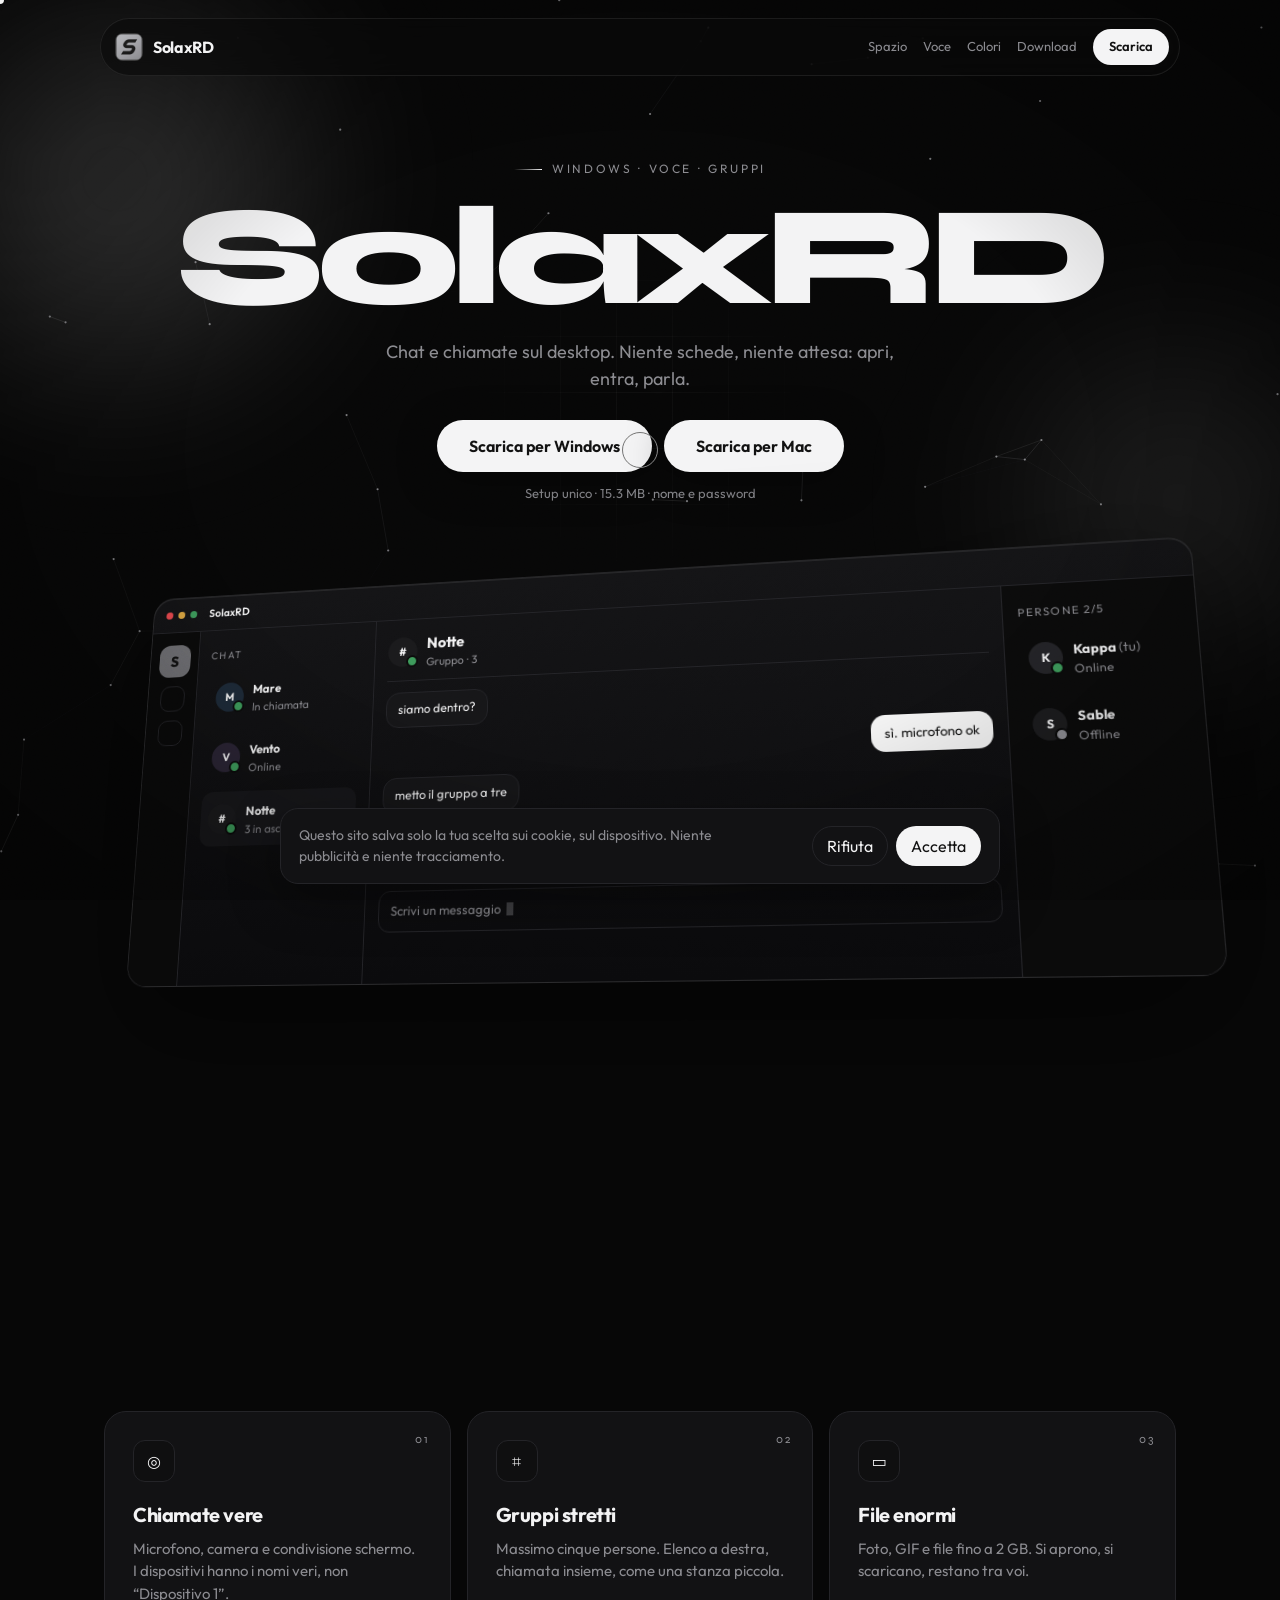
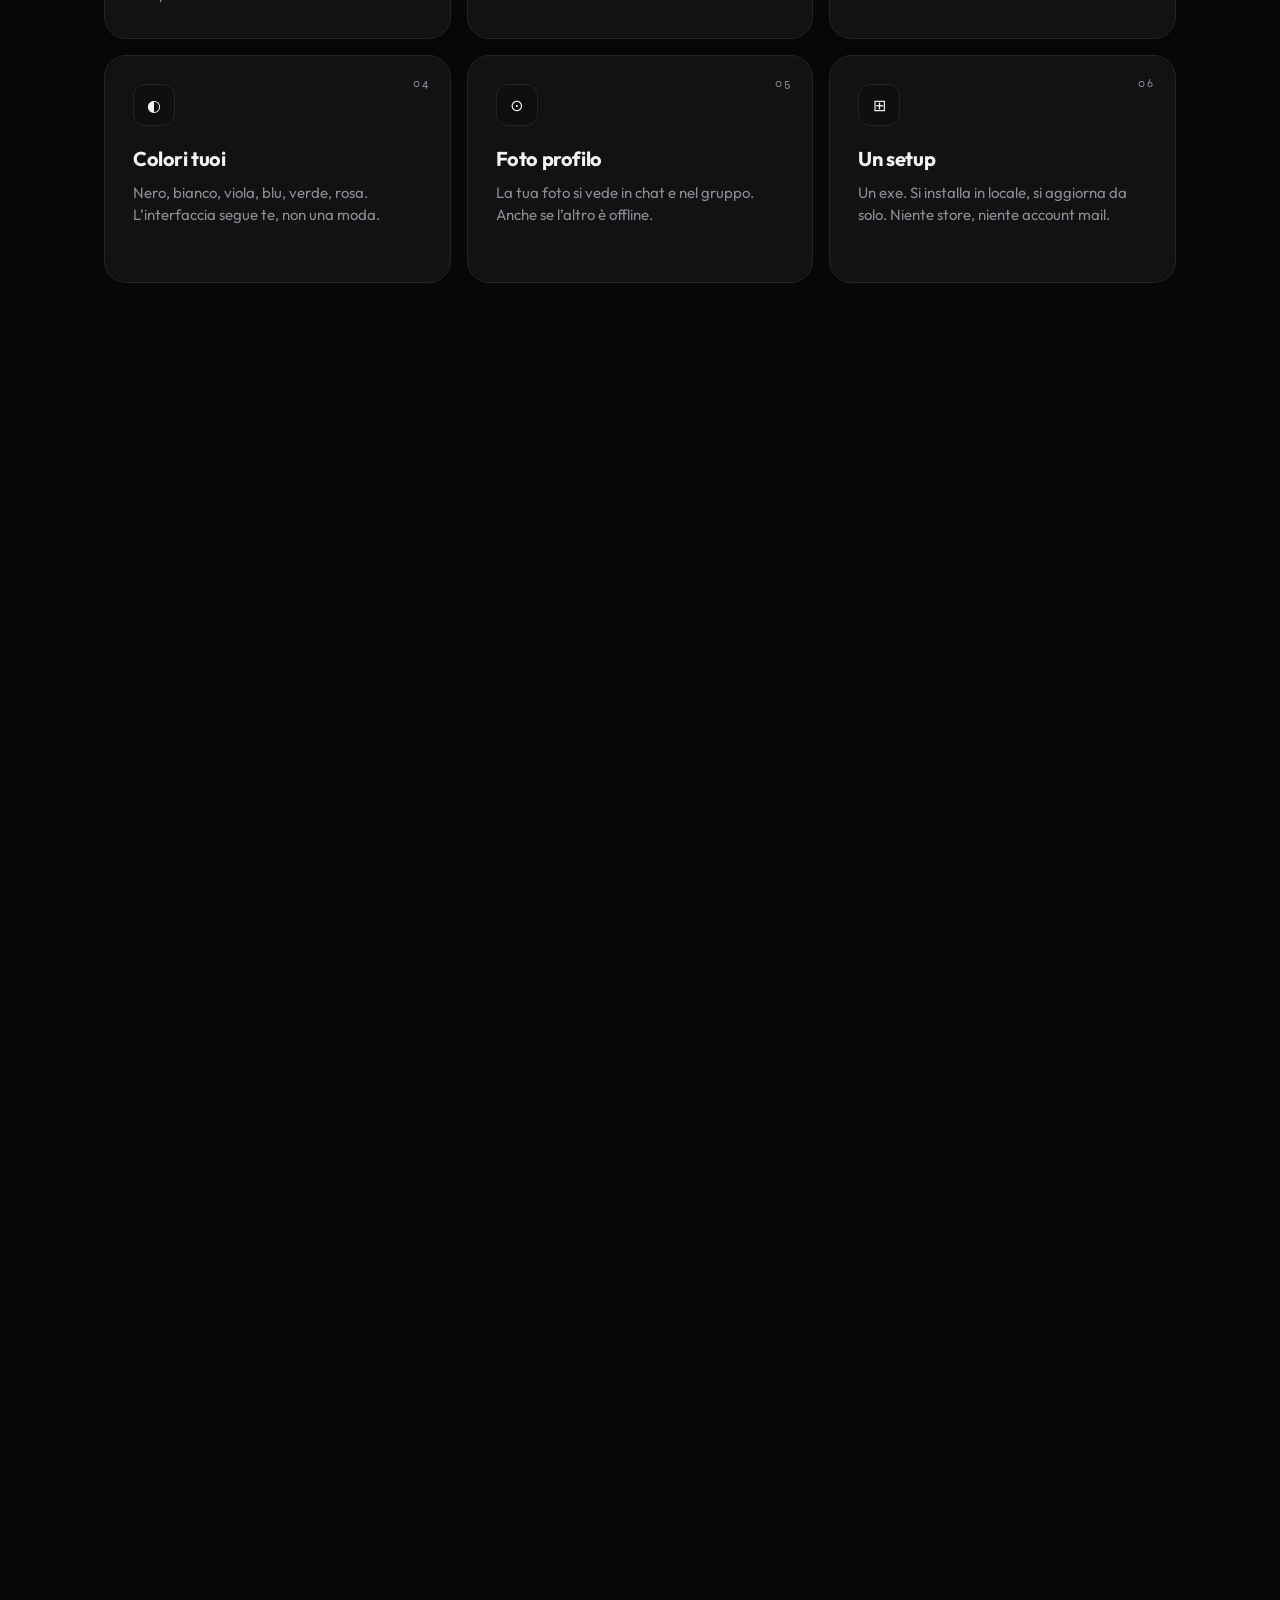
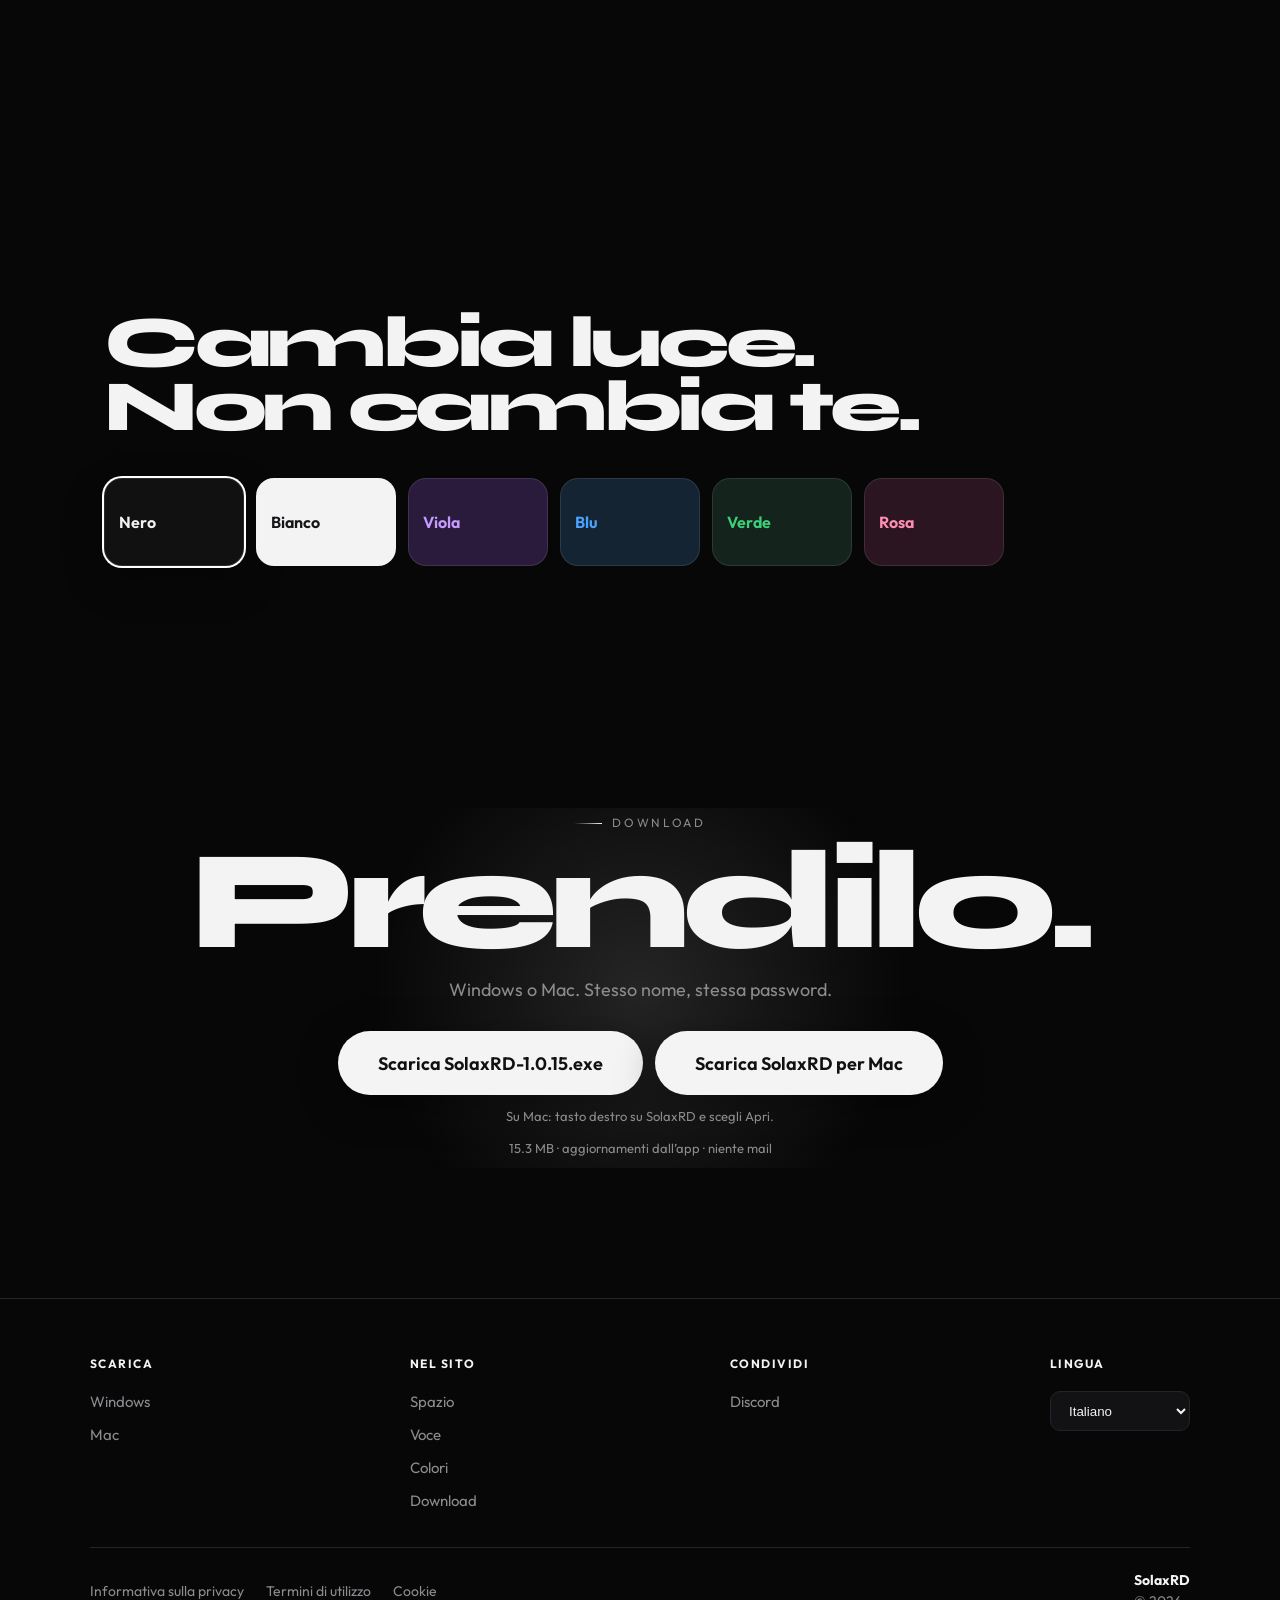
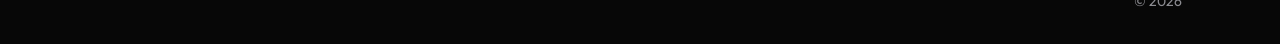
==== commit 4e7a5cfa: "Stop the window from shrinking below the readable layout. Co-authored-by: Cursor <cursoragent@cursor" ====
--- a/index.html
+++ b/index.html
@@ -56,7 +56,7 @@
         <a href="#themes">Colori</a>
         <a href="#get">Download</a>
       </nav>
-      <a class="nav-cta" href="download/SolaxRD-1.0.14.exe" download="SolaxRD-1.0.14.exe">
+      <a class="nav-cta" href="download/SolaxRD-1.0.15.exe" download="SolaxRD-1.0.15.exe">
         <span class="magnetic-inner">Scarica</span>
       </a>
       <button class="nav-toggle" id="nav-toggle" type="button" aria-label="Apri il menu" aria-controls="menu" aria-expanded="false">
@@ -69,7 +69,7 @@
     <a href="#live">Voce</a>
     <a href="#themes">Colori</a>
     <a href="#get">Download</a>
-    <a class="menu-dl" href="download/SolaxRD-1.0.14.exe" download="SolaxRD-1.0.14.exe">Scarica per Windows</a>
+    <a class="menu-dl" href="download/SolaxRD-1.0.15.exe" download="SolaxRD-1.0.15.exe">Scarica per Windows</a>
   </nav>
 
   <main id="top">
@@ -79,7 +79,7 @@
       <h1 class="hero-title" data-split>SolaxRD</h1>
       <p class="lead reveal">Chat e chiamate sul desktop. Niente schede, niente attesa: apri, entra, parla.</p>
       <div class="hero-actions reveal">
-        <a class="btn btn-glow" href="download/SolaxRD-1.0.14.exe" download="SolaxRD-1.0.14.exe">
+        <a class="btn btn-glow" href="download/SolaxRD-1.0.15.exe" download="SolaxRD-1.0.15.exe">
           <span class="magnetic-inner">
             <span class="btn-shine"></span>
             Scarica per Windows
@@ -262,10 +262,10 @@
       <h2 class="get-title" data-split>Prendilo.</h2>
       <p class="lead reveal">Windows o Mac. Stesso nome, stessa password.</p>
       <div class="hero-actions">
-        <a class="btn btn-huge" href="download/SolaxRD-1.0.14.exe" download="SolaxRD-1.0.14.exe">
+        <a class="btn btn-huge" href="download/SolaxRD-1.0.15.exe" download="SolaxRD-1.0.15.exe">
           <span class="magnetic-inner">
             <span class="btn-shine"></span>
-            Scarica SolaxRD-1.0.14.exe
+            Scarica SolaxRD-1.0.15.exe
           </span>
         </a>
         <a class="btn btn-huge" href="download/SolaxRD-Mac.zip" download="SolaxRD-Mac.zip">
@@ -281,7 +281,7 @@
     <div class="foot-cols">
       <div class="foot-col">
         <h2>Scarica</h2>
-        <a href="download/SolaxRD-1.0.14.exe" download="SolaxRD-1.0.14.exe">Windows</a>
+        <a href="download/SolaxRD-1.0.15.exe" download="SolaxRD-1.0.15.exe">Windows</a>
         <a href="download/SolaxRD-Mac.zip" download="SolaxRD-Mac.zip">Mac</a>
       </div>
       <div class="foot-col">
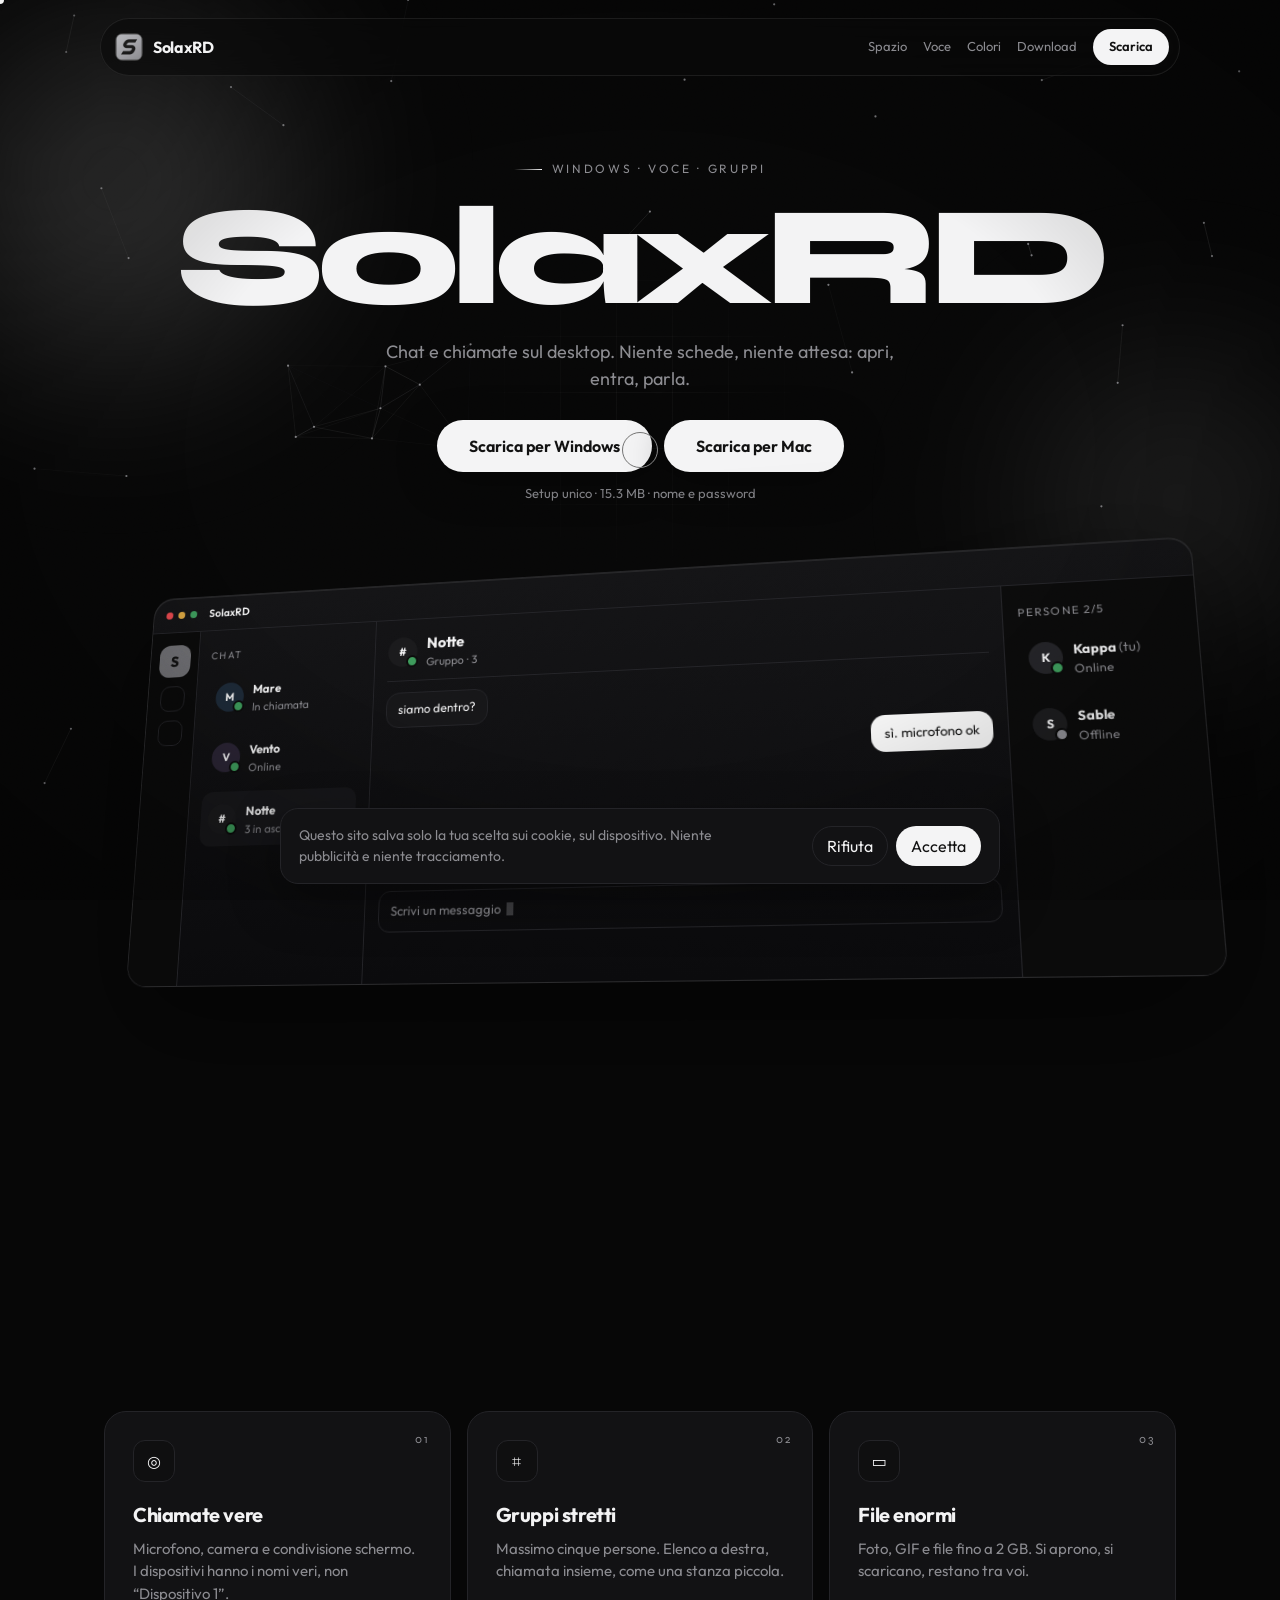
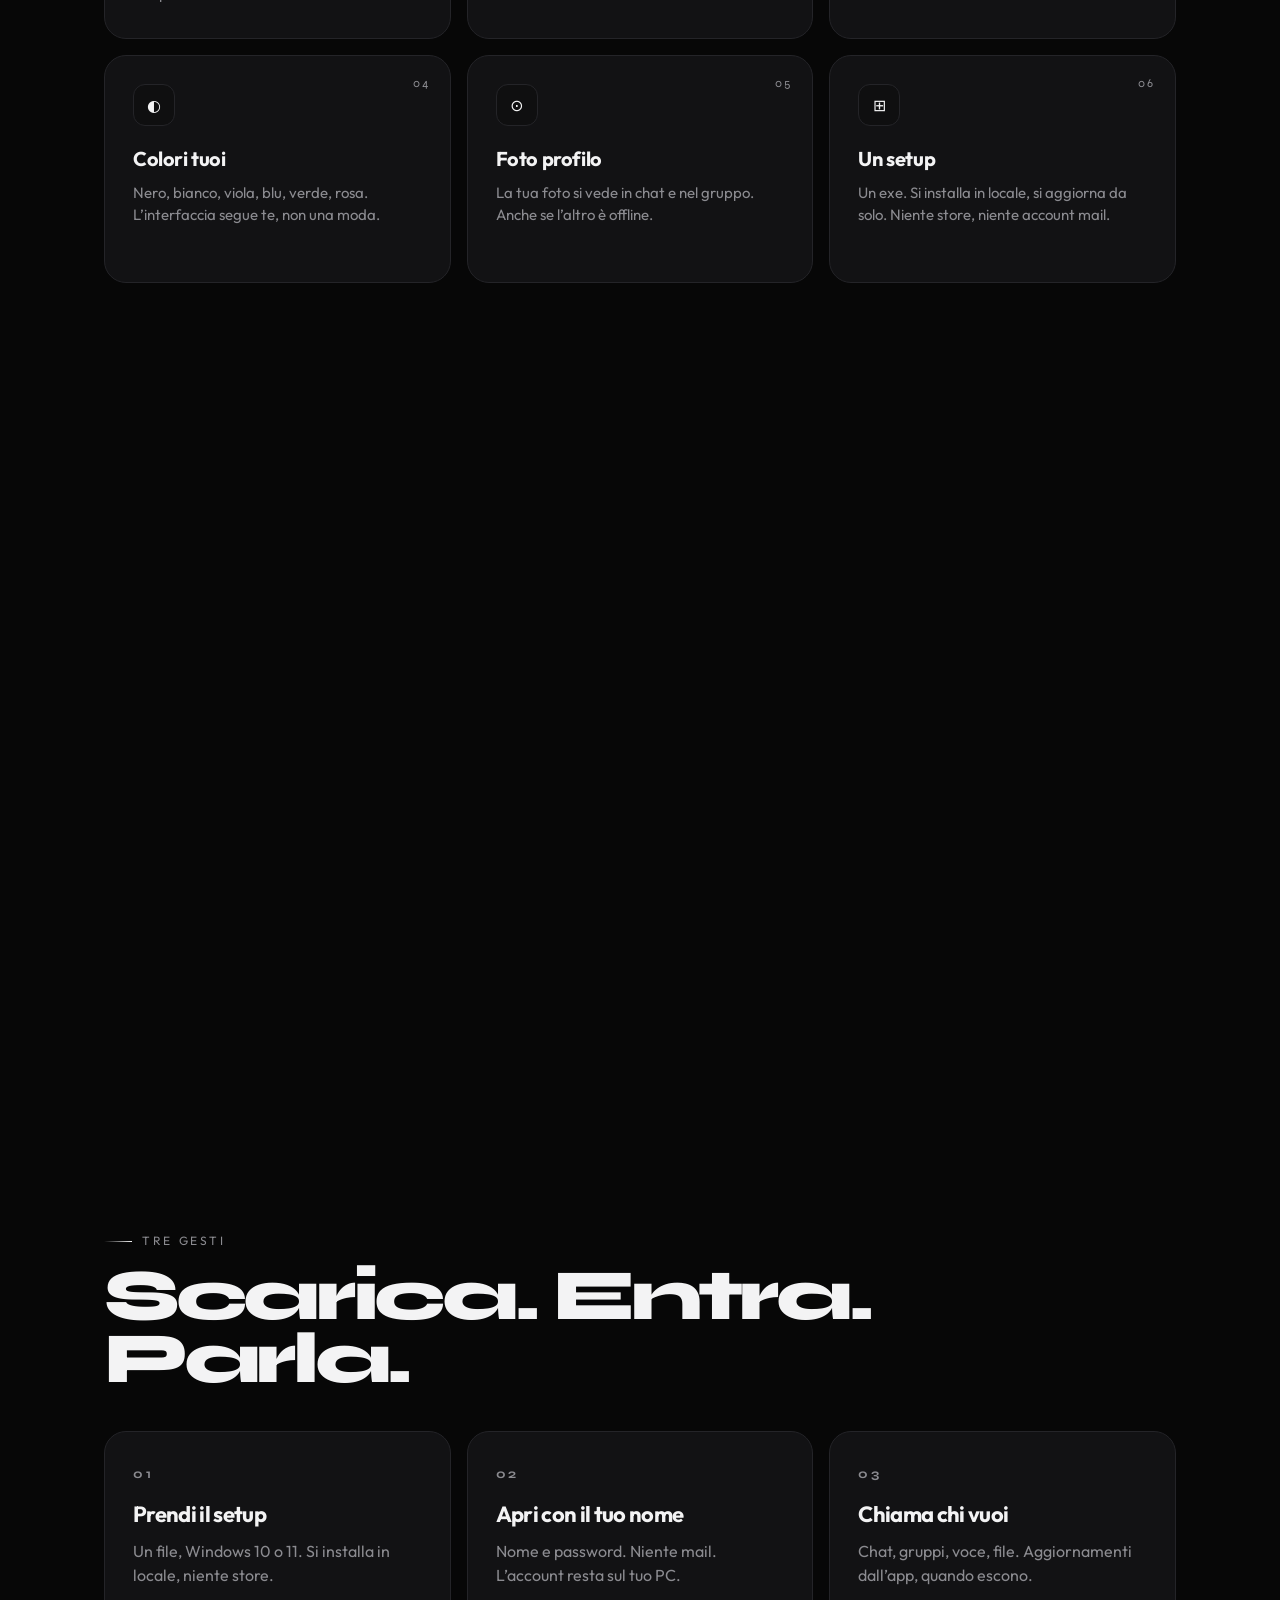
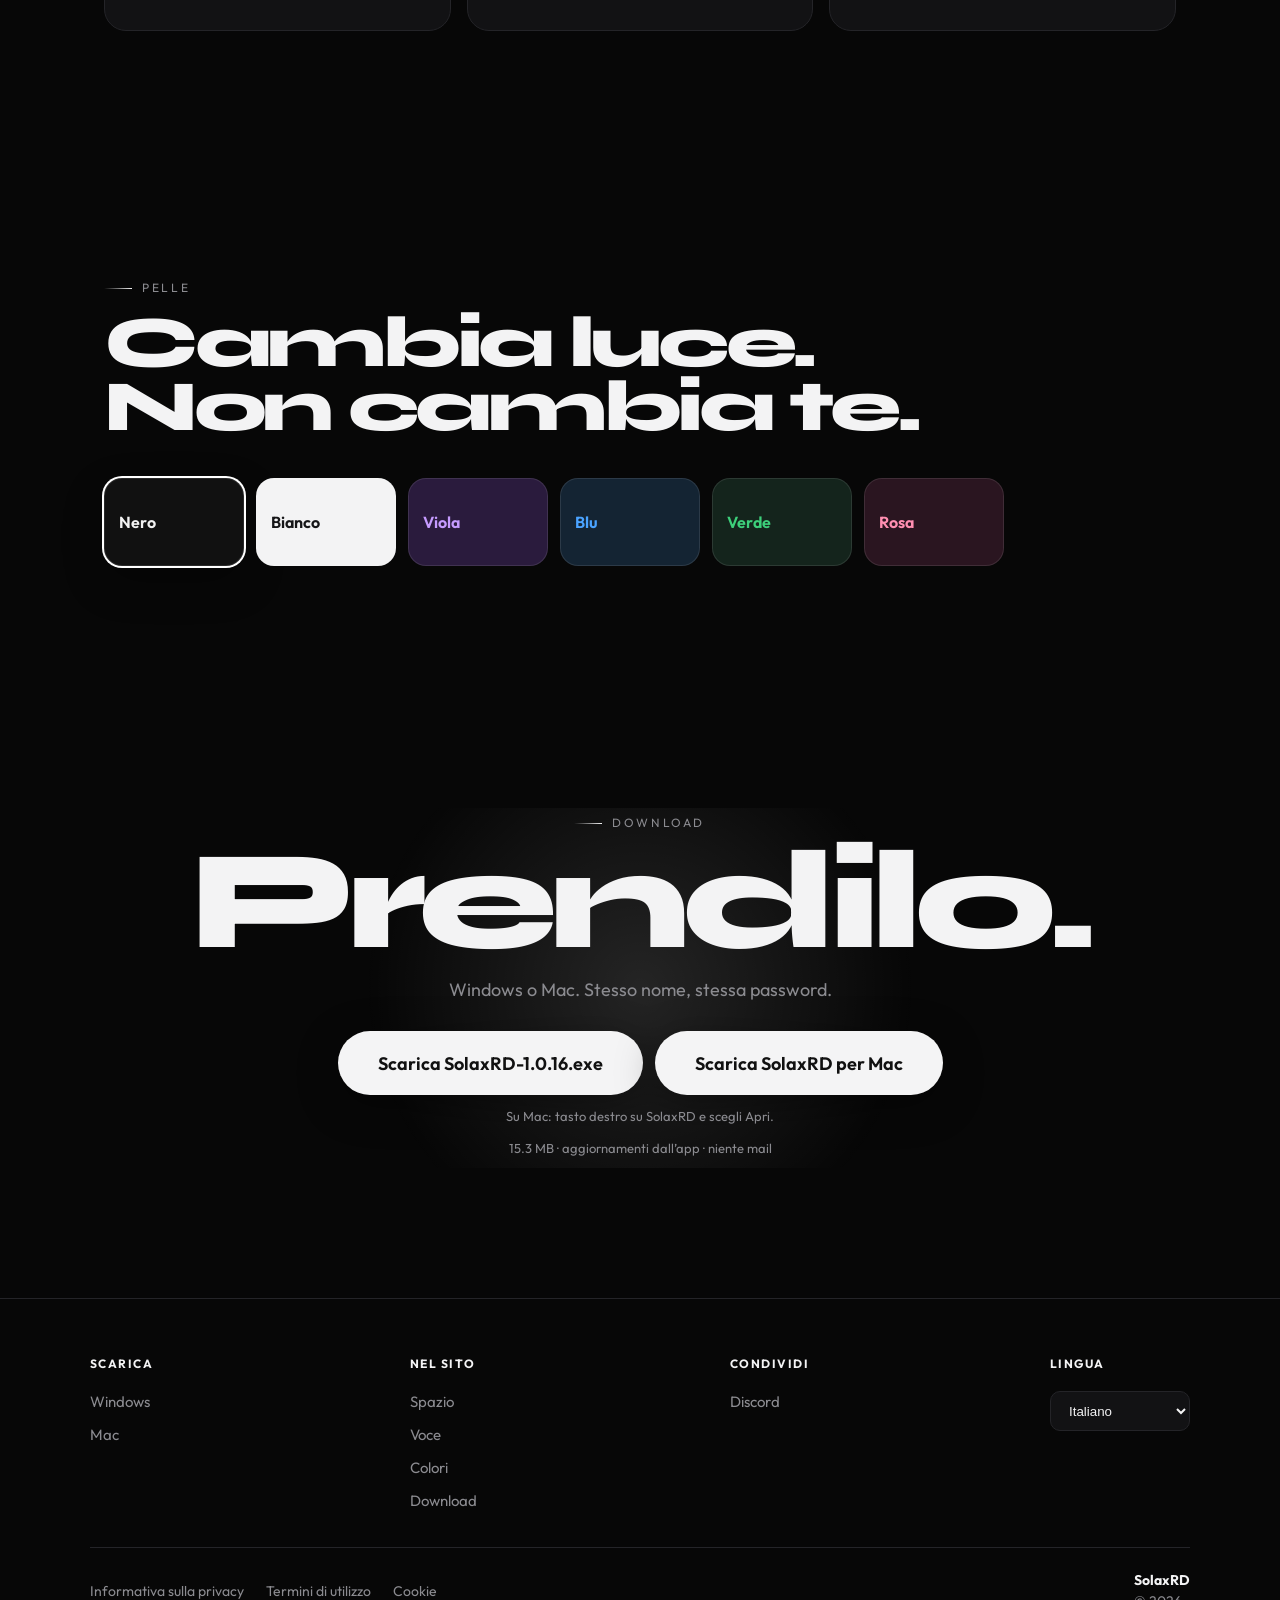
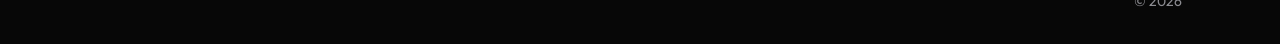
==== commit d6eb22ee: "Deliver chats and photos immediately instead of after a reopen. Co-authored-by: Cursor <cursoragent@" ====
--- a/index.html
+++ b/index.html
@@ -56,7 +56,7 @@
         <a href="#themes">Colori</a>
         <a href="#get">Download</a>
       </nav>
-      <a class="nav-cta" href="download/SolaxRD-1.0.15.exe" download="SolaxRD-1.0.15.exe">
+      <a class="nav-cta" href="download/SolaxRD-1.0.16.exe" download="SolaxRD-1.0.16.exe">
         <span class="magnetic-inner">Scarica</span>
       </a>
       <button class="nav-toggle" id="nav-toggle" type="button" aria-label="Apri il menu" aria-controls="menu" aria-expanded="false">
@@ -69,7 +69,7 @@
     <a href="#live">Voce</a>
     <a href="#themes">Colori</a>
     <a href="#get">Download</a>
-    <a class="menu-dl" href="download/SolaxRD-1.0.15.exe" download="SolaxRD-1.0.15.exe">Scarica per Windows</a>
+    <a class="menu-dl" href="download/SolaxRD-1.0.16.exe" download="SolaxRD-1.0.16.exe">Scarica per Windows</a>
   </nav>
 
   <main id="top">
@@ -79,7 +79,7 @@
       <h1 class="hero-title" data-split>SolaxRD</h1>
       <p class="lead reveal">Chat e chiamate sul desktop. Niente schede, niente attesa: apri, entra, parla.</p>
       <div class="hero-actions reveal">
-        <a class="btn btn-glow" href="download/SolaxRD-1.0.15.exe" download="SolaxRD-1.0.15.exe">
+        <a class="btn btn-glow" href="download/SolaxRD-1.0.16.exe" download="SolaxRD-1.0.16.exe">
           <span class="magnetic-inner">
             <span class="btn-shine"></span>
             Scarica per Windows
@@ -262,10 +262,10 @@
       <h2 class="get-title" data-split>Prendilo.</h2>
       <p class="lead reveal">Windows o Mac. Stesso nome, stessa password.</p>
       <div class="hero-actions">
-        <a class="btn btn-huge" href="download/SolaxRD-1.0.15.exe" download="SolaxRD-1.0.15.exe">
+        <a class="btn btn-huge" href="download/SolaxRD-1.0.16.exe" download="SolaxRD-1.0.16.exe">
           <span class="magnetic-inner">
             <span class="btn-shine"></span>
-            Scarica SolaxRD-1.0.15.exe
+            Scarica SolaxRD-1.0.16.exe
           </span>
         </a>
         <a class="btn btn-huge" href="download/SolaxRD-Mac.zip" download="SolaxRD-Mac.zip">
@@ -281,7 +281,7 @@
     <div class="foot-cols">
       <div class="foot-col">
         <h2>Scarica</h2>
-        <a href="download/SolaxRD-1.0.15.exe" download="SolaxRD-1.0.15.exe">Windows</a>
+        <a href="download/SolaxRD-1.0.16.exe" download="SolaxRD-1.0.16.exe">Windows</a>
         <a href="download/SolaxRD-Mac.zip" download="SolaxRD-Mac.zip">Mac</a>
       </div>
       <div class="foot-col">
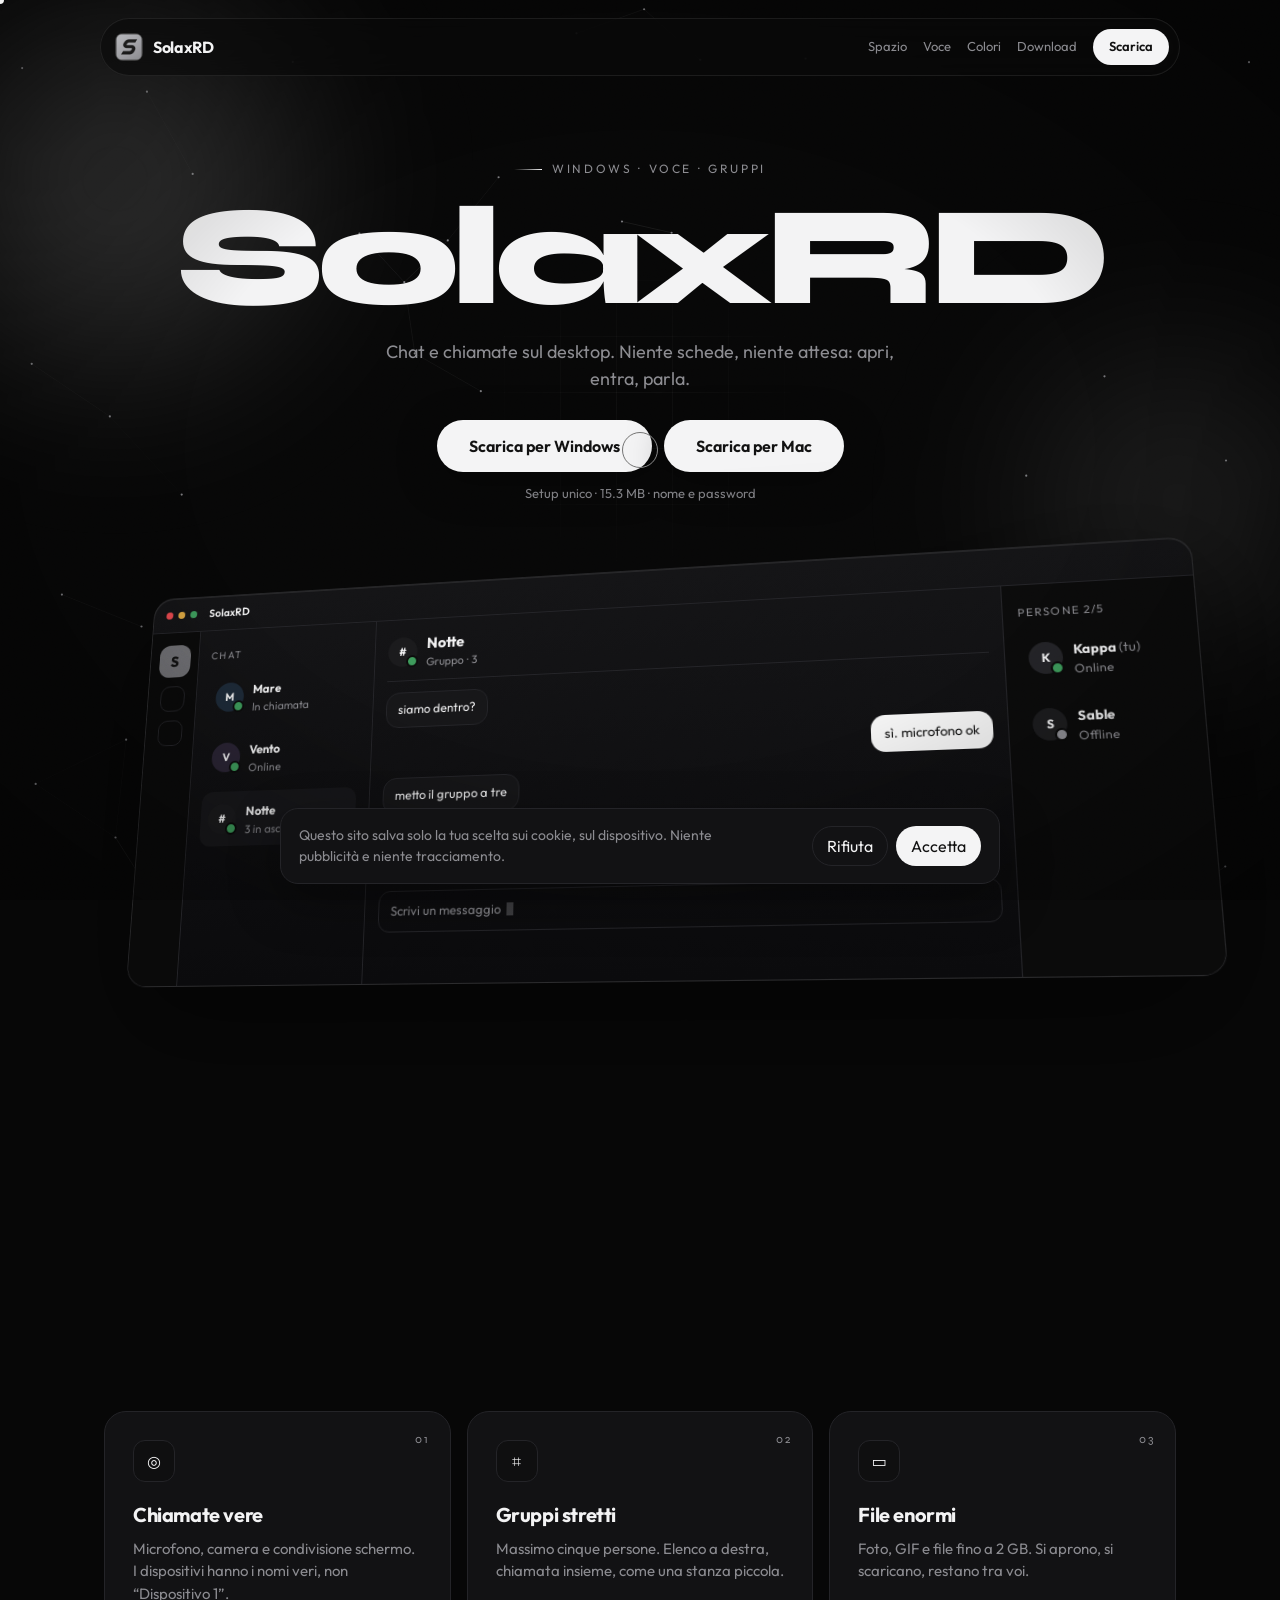
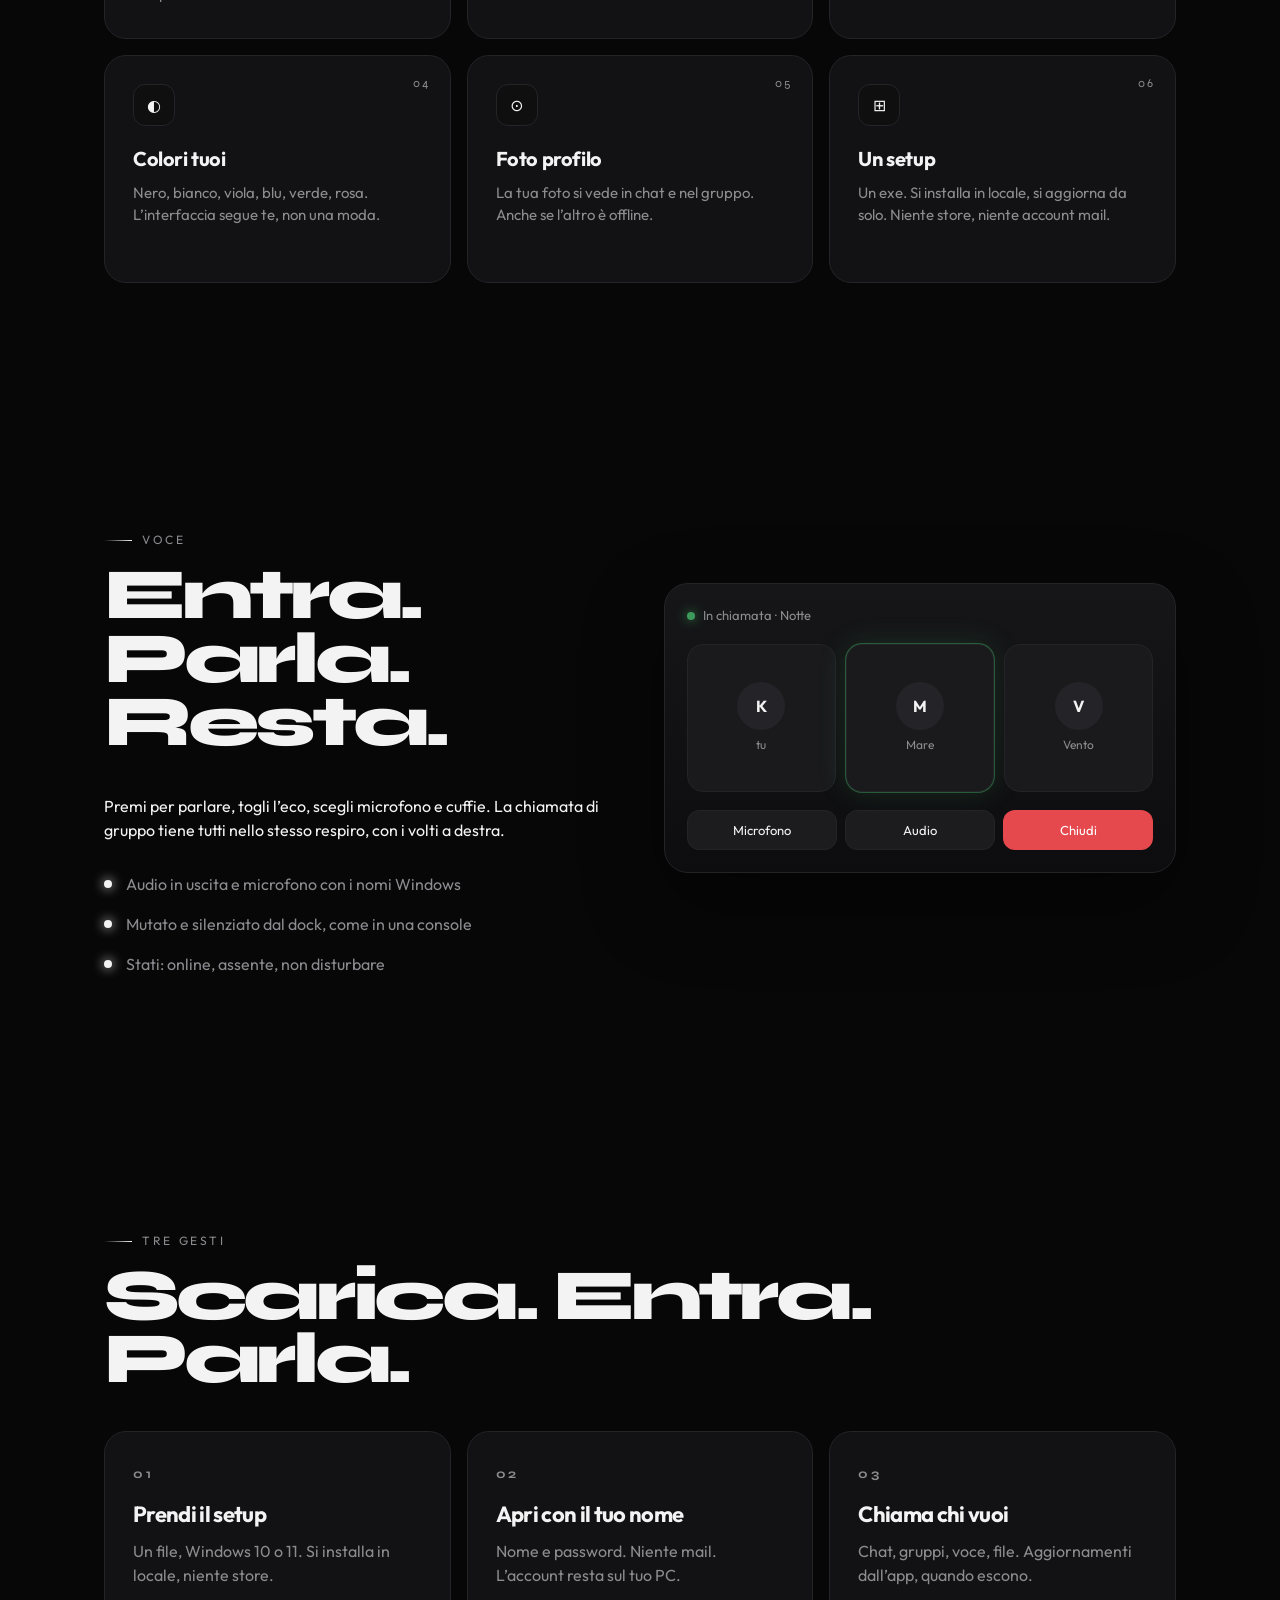
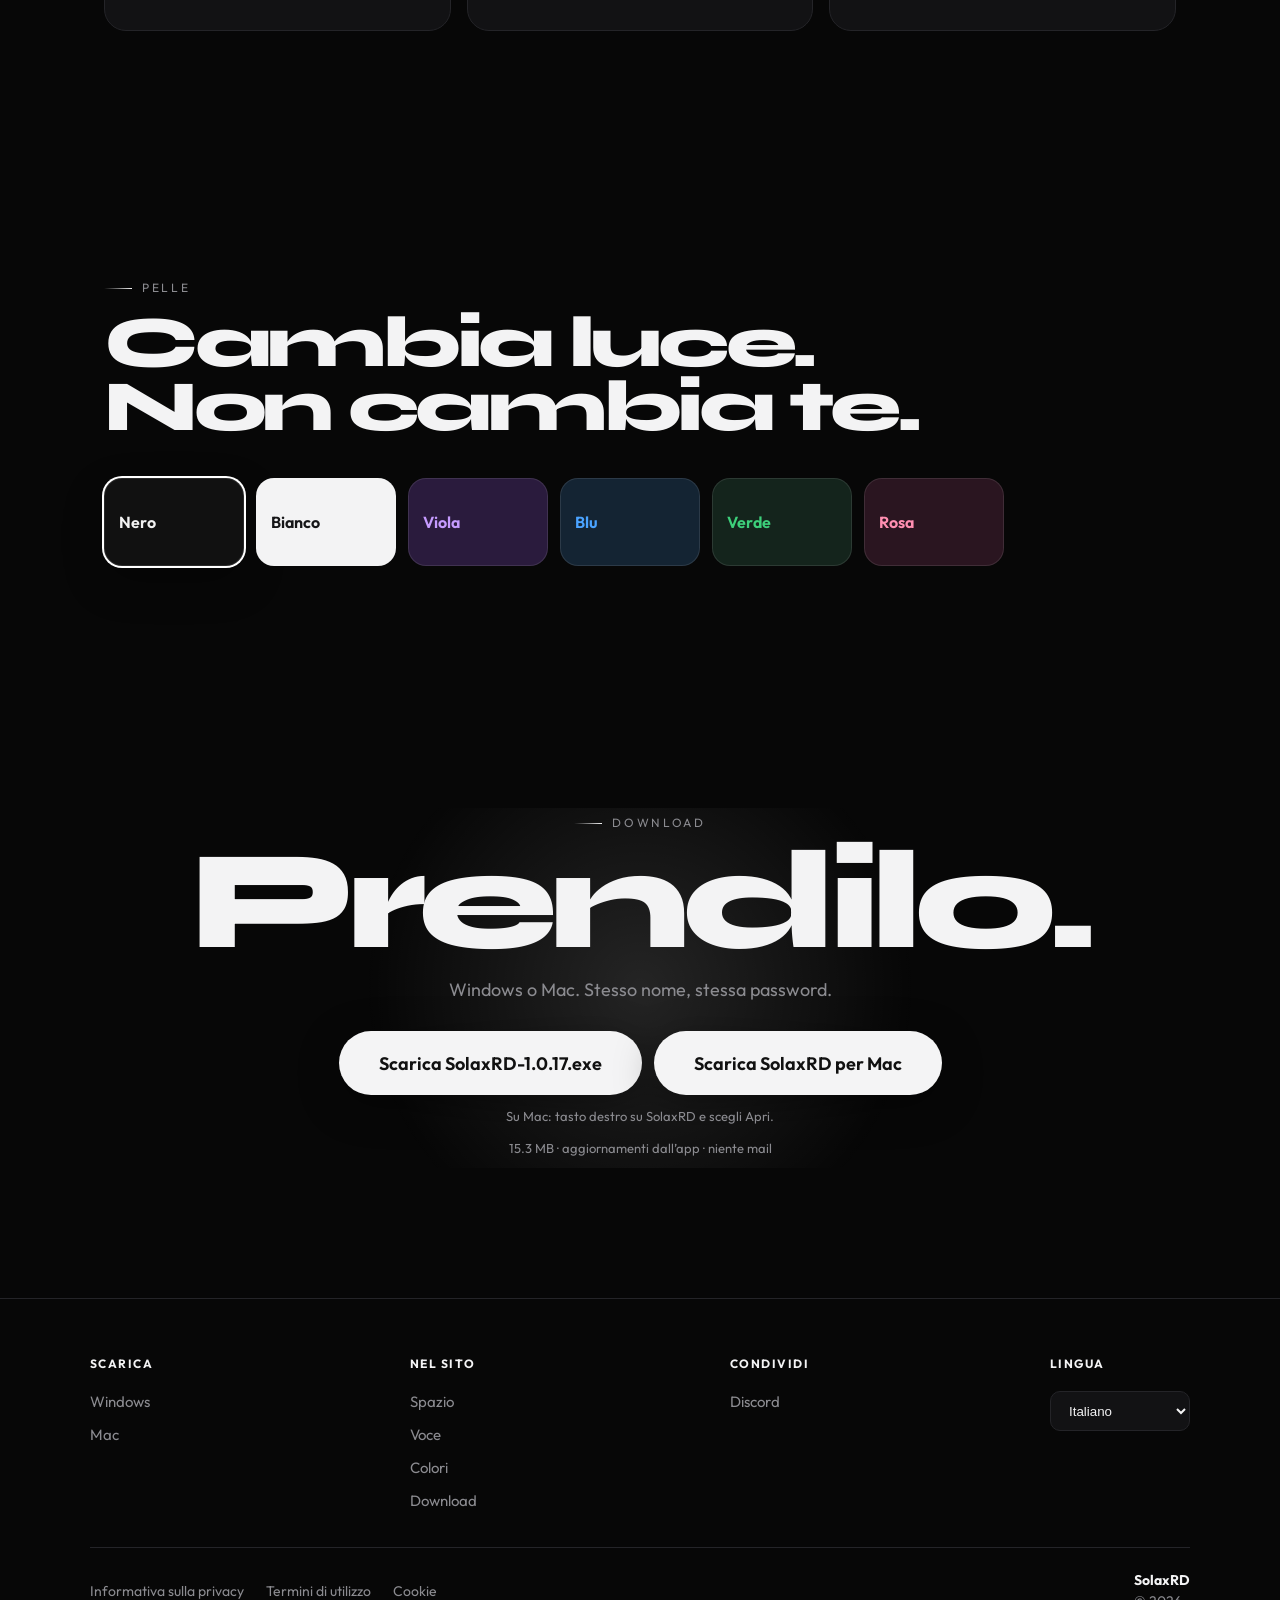
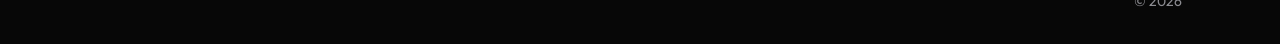
==== commit 1556b37a: "Publish SolaxRD 1.0.17 so the update notice appears. Co-authored-by: Cursor <cursoragent@cursor.com>" ====
--- a/index.html
+++ b/index.html
@@ -56,7 +56,7 @@
         <a href="#themes">Colori</a>
         <a href="#get">Download</a>
       </nav>
-      <a class="nav-cta" href="download/SolaxRD-1.0.16.exe" download="SolaxRD-1.0.16.exe">
+      <a class="nav-cta" href="download/SolaxRD-1.0.17.exe" download="SolaxRD-1.0.17.exe">
         <span class="magnetic-inner">Scarica</span>
       </a>
       <button class="nav-toggle" id="nav-toggle" type="button" aria-label="Apri il menu" aria-controls="menu" aria-expanded="false">
@@ -69,7 +69,7 @@
     <a href="#live">Voce</a>
     <a href="#themes">Colori</a>
     <a href="#get">Download</a>
-    <a class="menu-dl" href="download/SolaxRD-1.0.16.exe" download="SolaxRD-1.0.16.exe">Scarica per Windows</a>
+    <a class="menu-dl" href="download/SolaxRD-1.0.17.exe" download="SolaxRD-1.0.17.exe">Scarica per Windows</a>
   </nav>
 
   <main id="top">
@@ -79,7 +79,7 @@
       <h1 class="hero-title" data-split>SolaxRD</h1>
       <p class="lead reveal">Chat e chiamate sul desktop. Niente schede, niente attesa: apri, entra, parla.</p>
       <div class="hero-actions reveal">
-        <a class="btn btn-glow" href="download/SolaxRD-1.0.16.exe" download="SolaxRD-1.0.16.exe">
+        <a class="btn btn-glow" href="download/SolaxRD-1.0.17.exe" download="SolaxRD-1.0.17.exe">
           <span class="magnetic-inner">
             <span class="btn-shine"></span>
             Scarica per Windows
@@ -262,10 +262,10 @@
       <h2 class="get-title" data-split>Prendilo.</h2>
       <p class="lead reveal">Windows o Mac. Stesso nome, stessa password.</p>
       <div class="hero-actions">
-        <a class="btn btn-huge" href="download/SolaxRD-1.0.16.exe" download="SolaxRD-1.0.16.exe">
+        <a class="btn btn-huge" href="download/SolaxRD-1.0.17.exe" download="SolaxRD-1.0.17.exe">
           <span class="magnetic-inner">
             <span class="btn-shine"></span>
-            Scarica SolaxRD-1.0.16.exe
+            Scarica SolaxRD-1.0.17.exe
           </span>
         </a>
         <a class="btn btn-huge" href="download/SolaxRD-Mac.zip" download="SolaxRD-Mac.zip">
@@ -281,7 +281,7 @@
     <div class="foot-cols">
       <div class="foot-col">
         <h2>Scarica</h2>
-        <a href="download/SolaxRD-1.0.16.exe" download="SolaxRD-1.0.16.exe">Windows</a>
+        <a href="download/SolaxRD-1.0.17.exe" download="SolaxRD-1.0.17.exe">Windows</a>
         <a href="download/SolaxRD-Mac.zip" download="SolaxRD-Mac.zip">Mac</a>
       </div>
       <div class="foot-col">
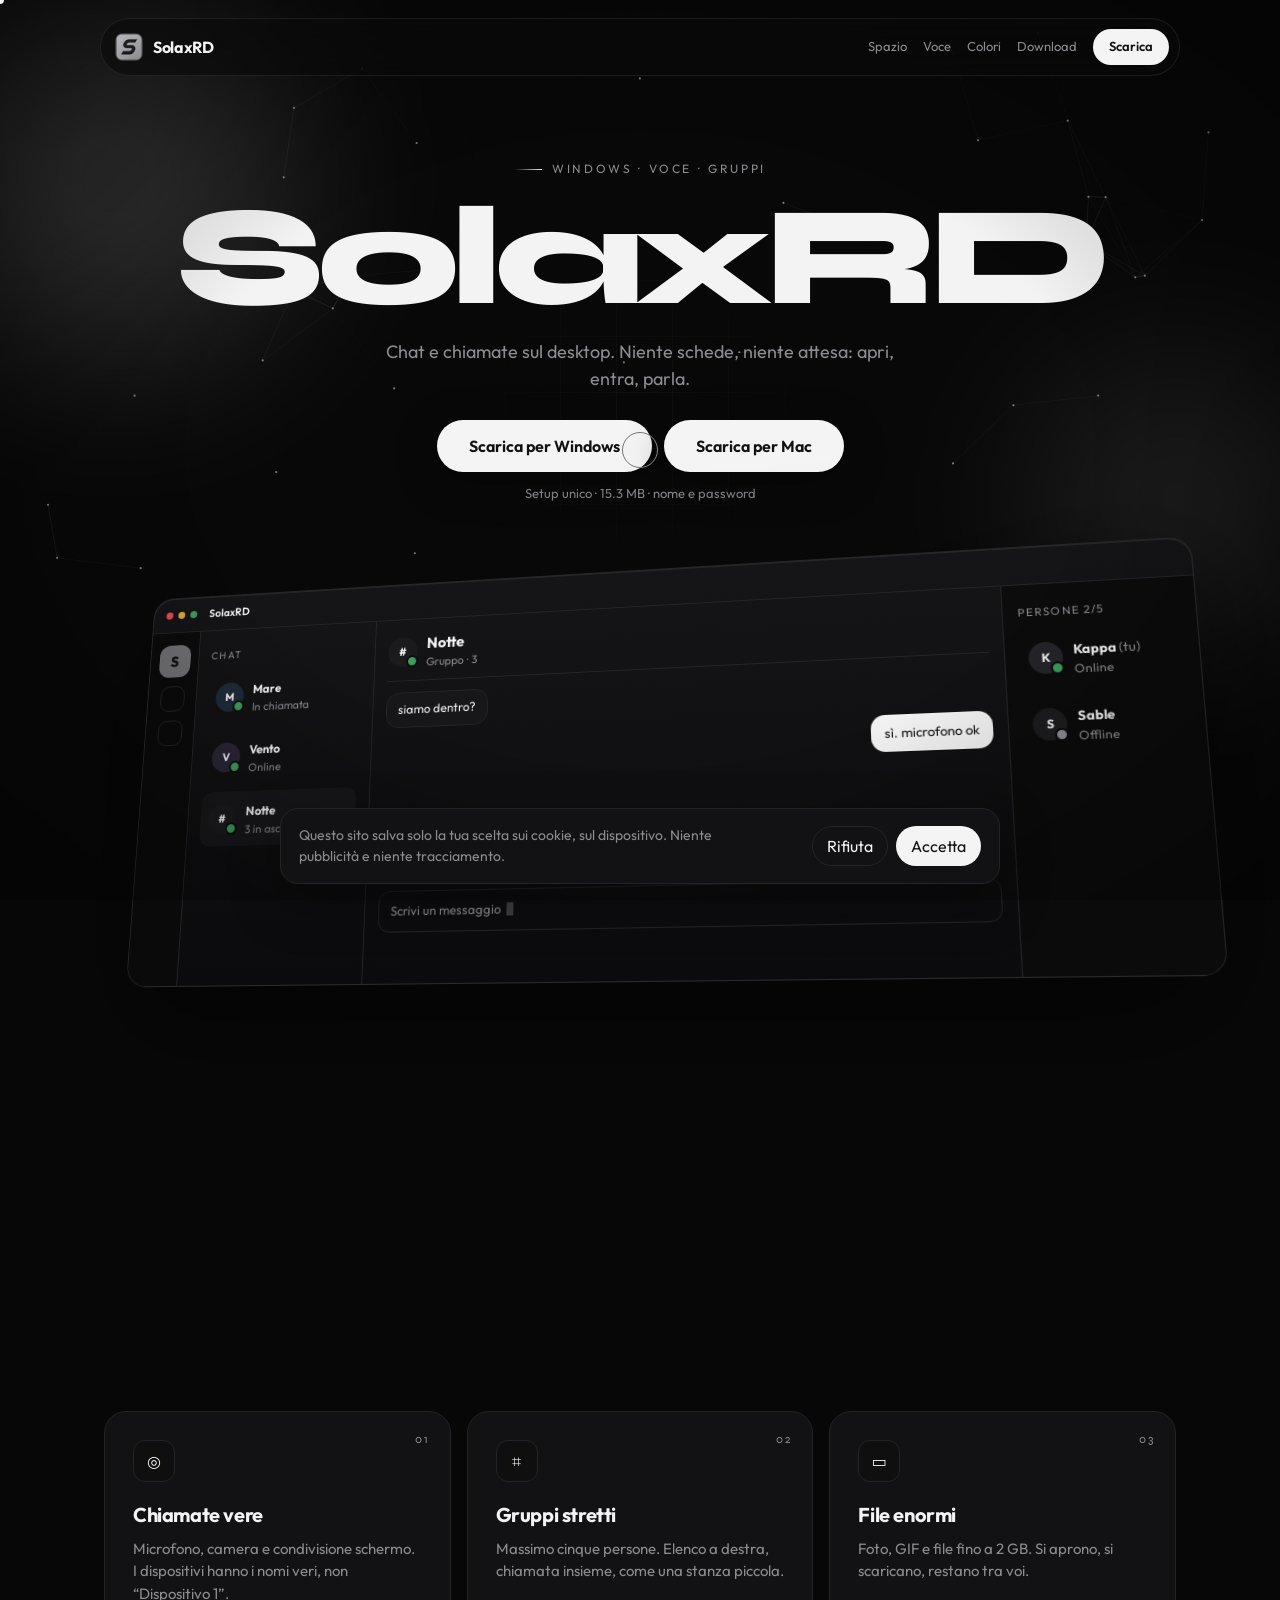
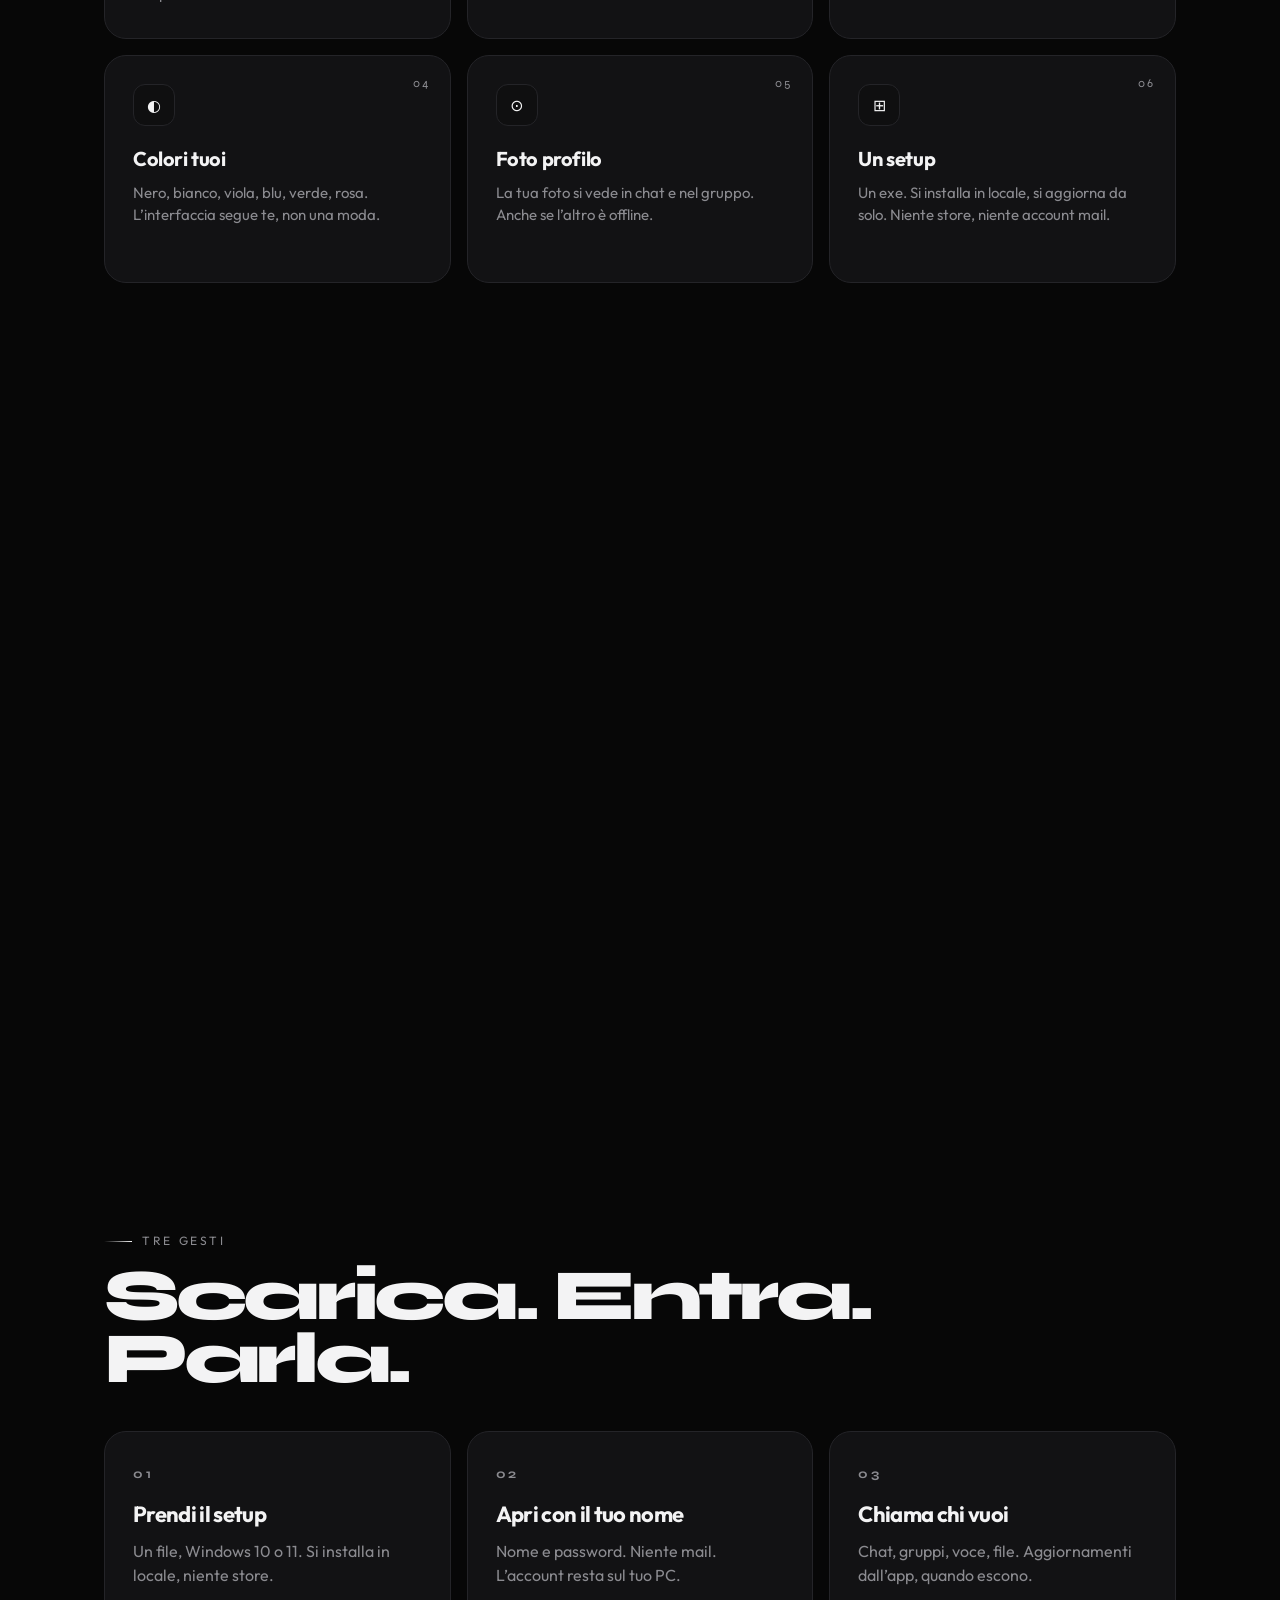
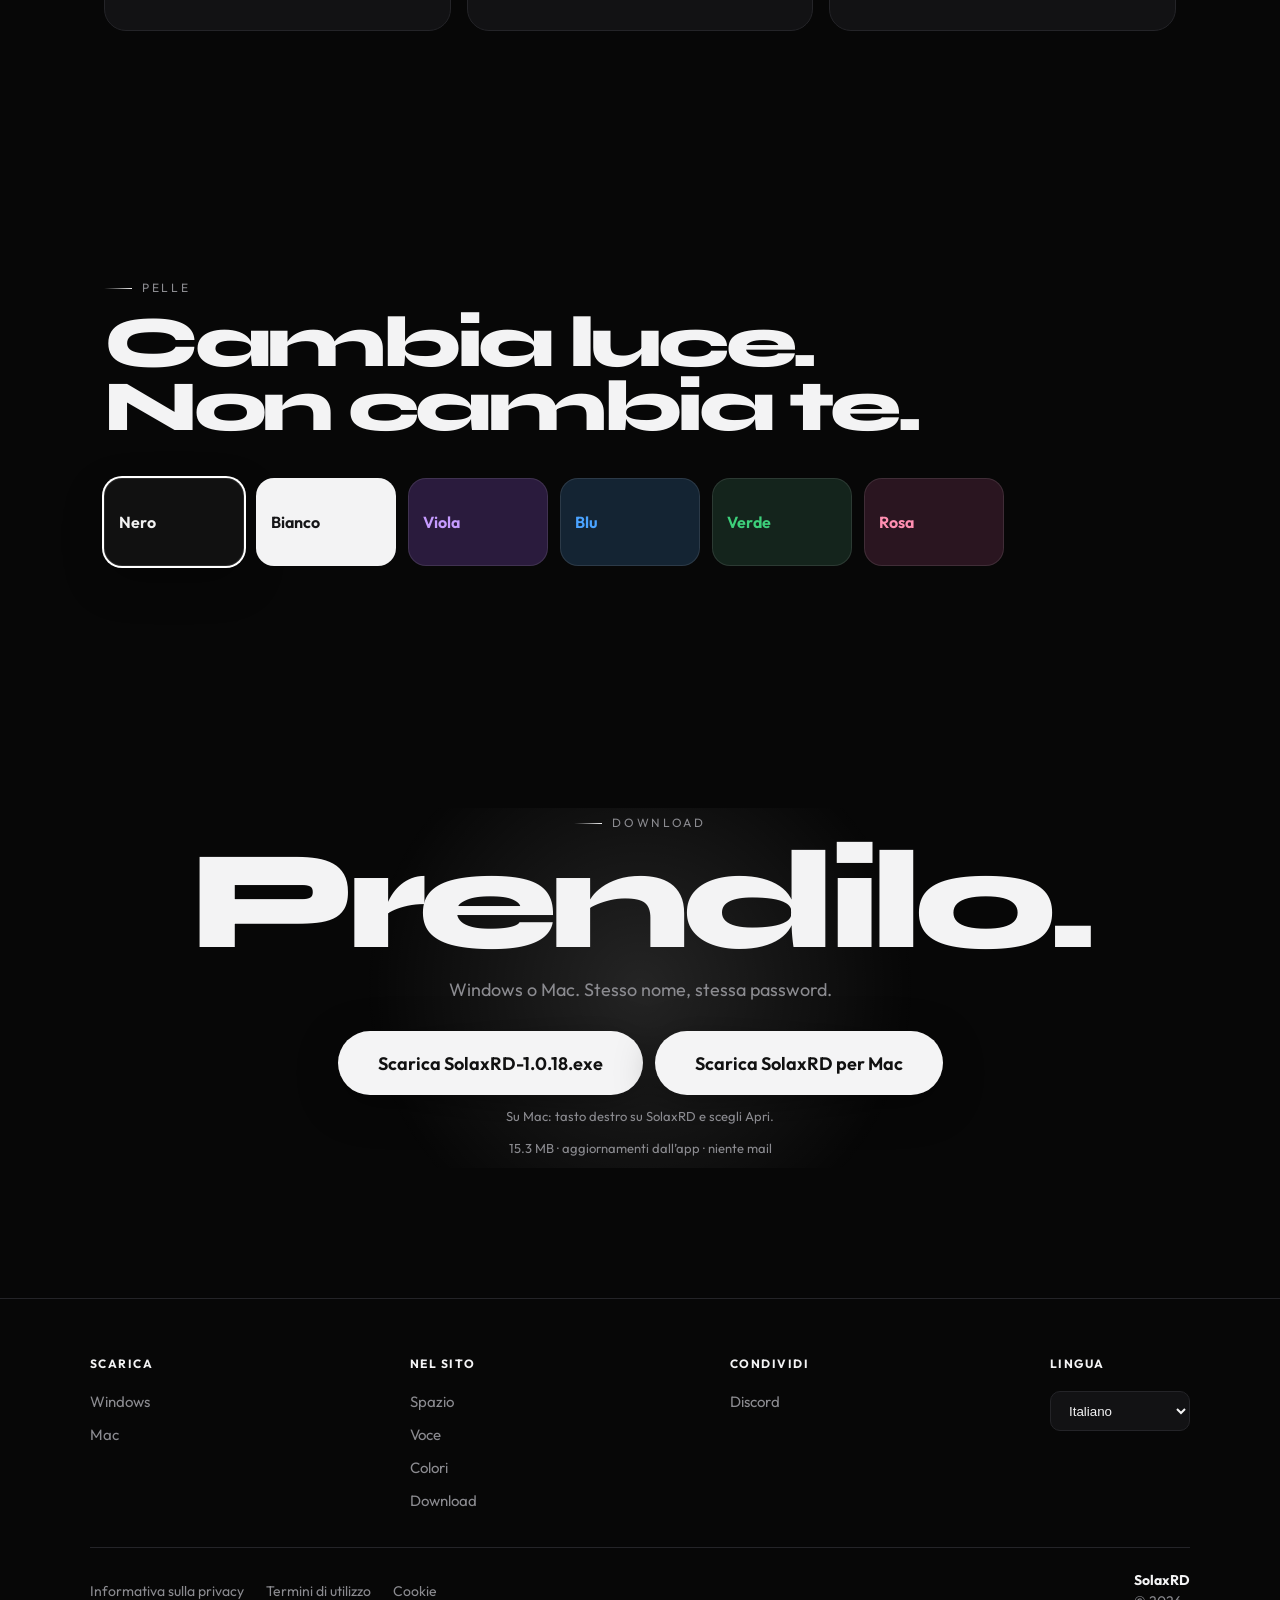
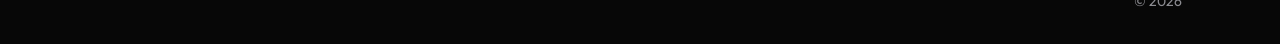
==== commit 1c1fd1d2: "Keep profile photos when the photo webhook is down, and only notify for updates. Co-authored-by: Cur" ====
--- a/index.html
+++ b/index.html
@@ -56,7 +56,7 @@
         <a href="#themes">Colori</a>
         <a href="#get">Download</a>
       </nav>
-      <a class="nav-cta" href="download/SolaxRD-1.0.17.exe" download="SolaxRD-1.0.17.exe">
+      <a class="nav-cta" href="download/SolaxRD-1.0.18.exe" download="SolaxRD-1.0.18.exe">
         <span class="magnetic-inner">Scarica</span>
       </a>
       <button class="nav-toggle" id="nav-toggle" type="button" aria-label="Apri il menu" aria-controls="menu" aria-expanded="false">
@@ -69,7 +69,7 @@
     <a href="#live">Voce</a>
     <a href="#themes">Colori</a>
     <a href="#get">Download</a>
-    <a class="menu-dl" href="download/SolaxRD-1.0.17.exe" download="SolaxRD-1.0.17.exe">Scarica per Windows</a>
+    <a class="menu-dl" href="download/SolaxRD-1.0.18.exe" download="SolaxRD-1.0.18.exe">Scarica per Windows</a>
   </nav>
 
   <main id="top">
@@ -79,7 +79,7 @@
       <h1 class="hero-title" data-split>SolaxRD</h1>
       <p class="lead reveal">Chat e chiamate sul desktop. Niente schede, niente attesa: apri, entra, parla.</p>
       <div class="hero-actions reveal">
-        <a class="btn btn-glow" href="download/SolaxRD-1.0.17.exe" download="SolaxRD-1.0.17.exe">
+        <a class="btn btn-glow" href="download/SolaxRD-1.0.18.exe" download="SolaxRD-1.0.18.exe">
           <span class="magnetic-inner">
             <span class="btn-shine"></span>
             Scarica per Windows
@@ -262,10 +262,10 @@
       <h2 class="get-title" data-split>Prendilo.</h2>
       <p class="lead reveal">Windows o Mac. Stesso nome, stessa password.</p>
       <div class="hero-actions">
-        <a class="btn btn-huge" href="download/SolaxRD-1.0.17.exe" download="SolaxRD-1.0.17.exe">
+        <a class="btn btn-huge" href="download/SolaxRD-1.0.18.exe" download="SolaxRD-1.0.18.exe">
           <span class="magnetic-inner">
             <span class="btn-shine"></span>
-            Scarica SolaxRD-1.0.17.exe
+            Scarica SolaxRD-1.0.18.exe
           </span>
         </a>
         <a class="btn btn-huge" href="download/SolaxRD-Mac.zip" download="SolaxRD-Mac.zip">
@@ -281,7 +281,7 @@
     <div class="foot-cols">
       <div class="foot-col">
         <h2>Scarica</h2>
-        <a href="download/SolaxRD-1.0.17.exe" download="SolaxRD-1.0.17.exe">Windows</a>
+        <a href="download/SolaxRD-1.0.18.exe" download="SolaxRD-1.0.18.exe">Windows</a>
         <a href="download/SolaxRD-Mac.zip" download="SolaxRD-Mac.zip">Mac</a>
       </div>
       <div class="foot-col">
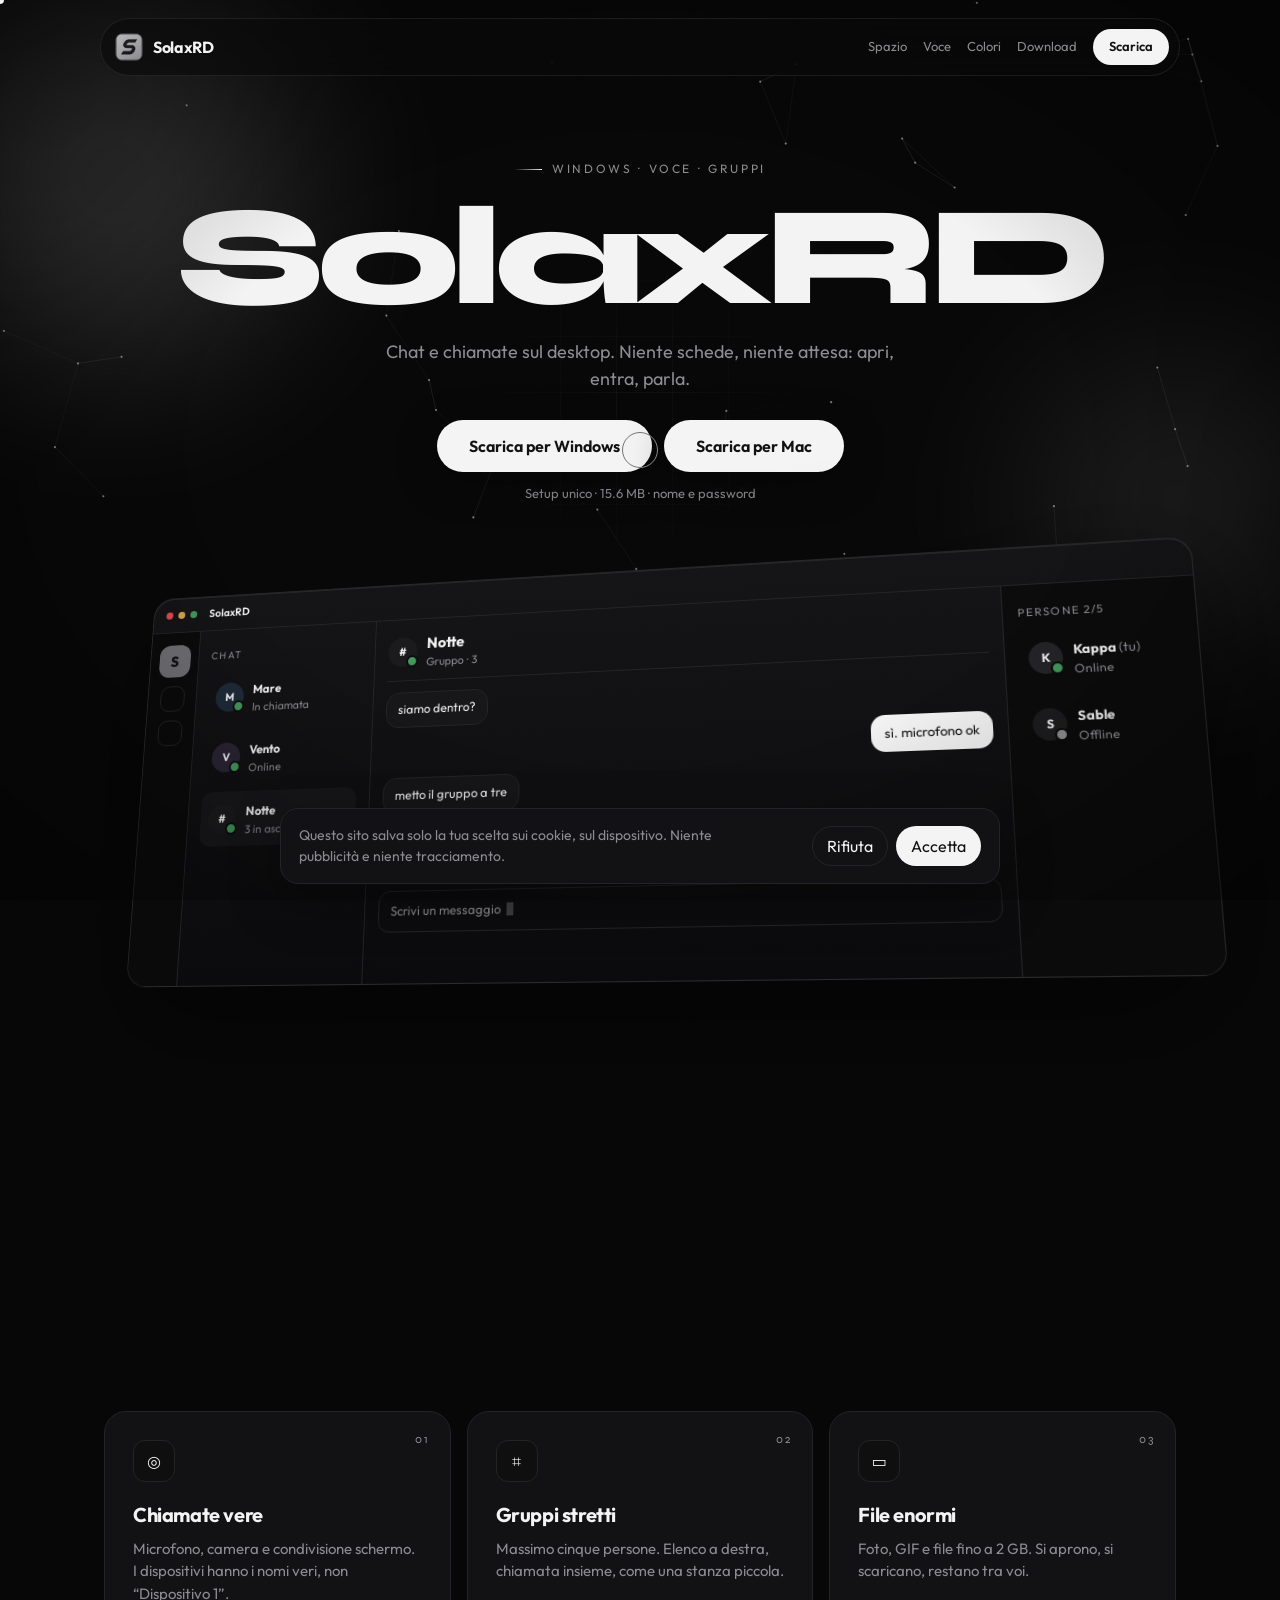
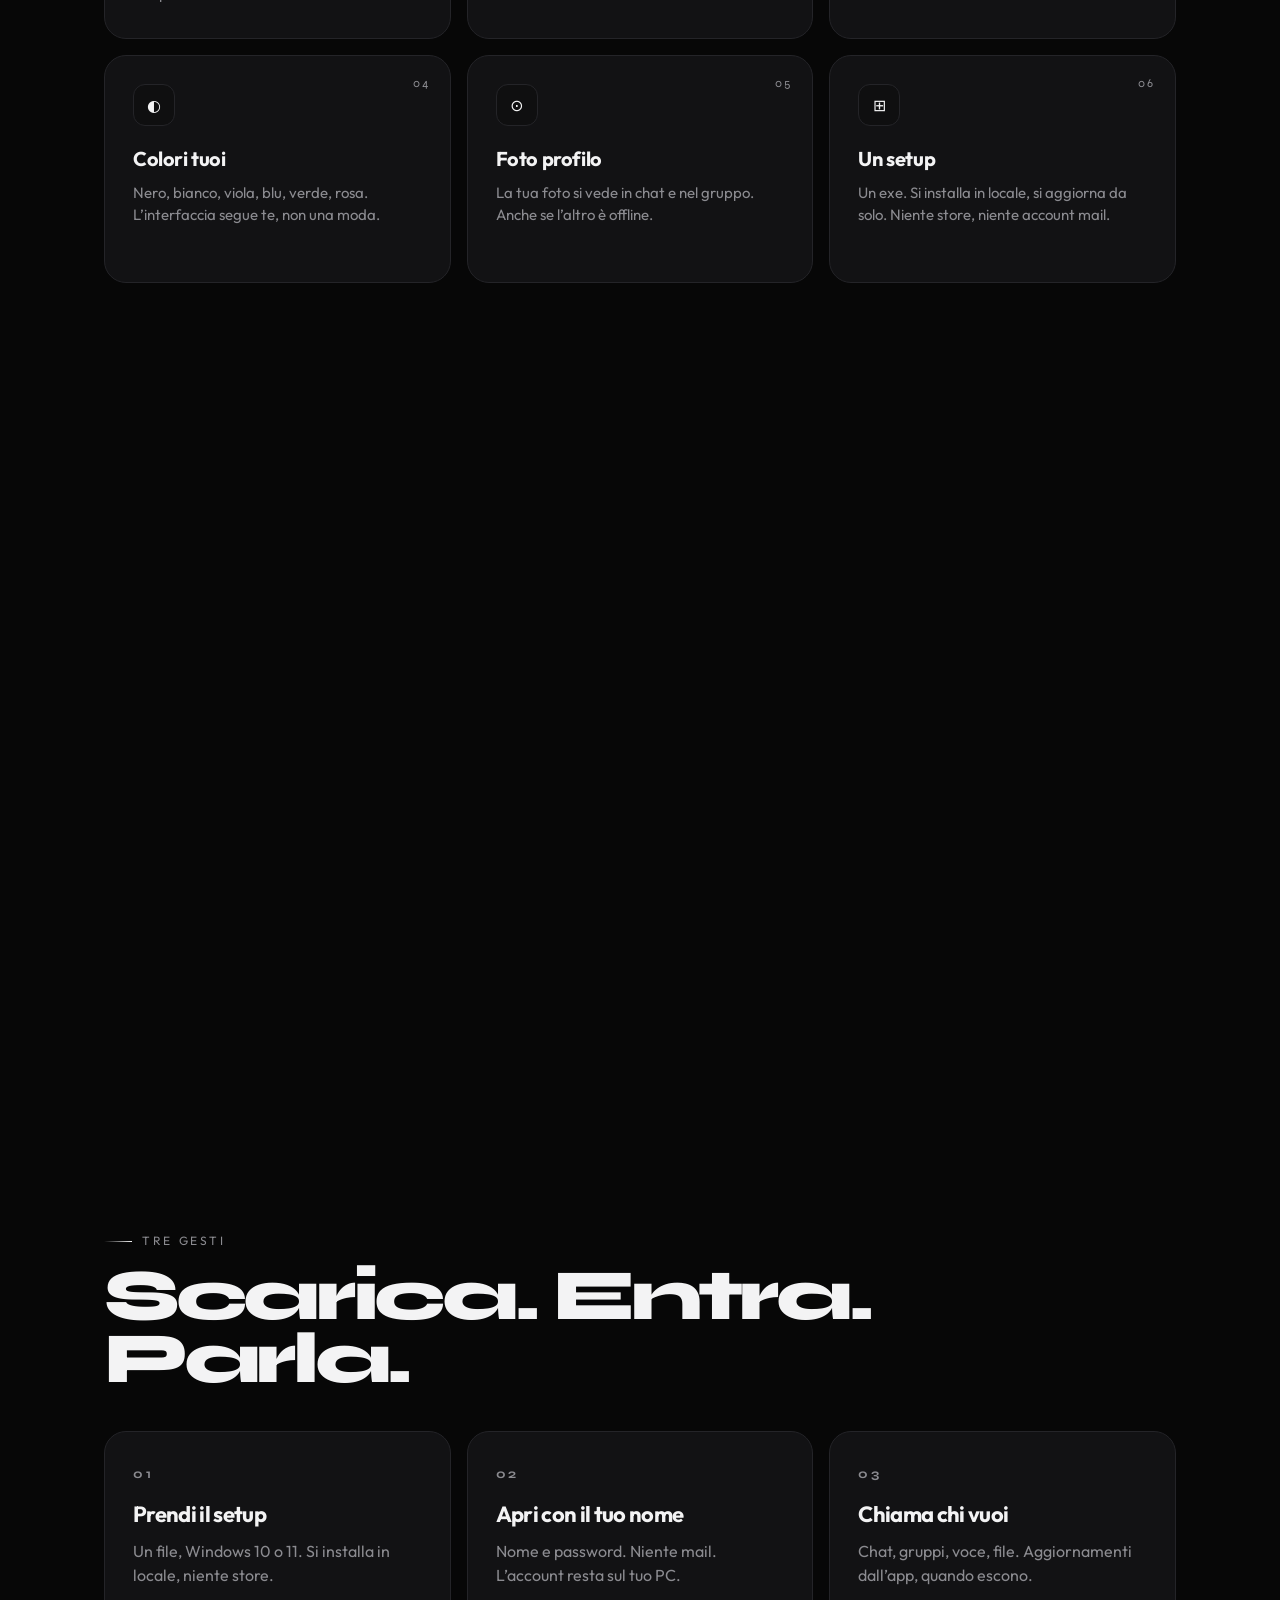
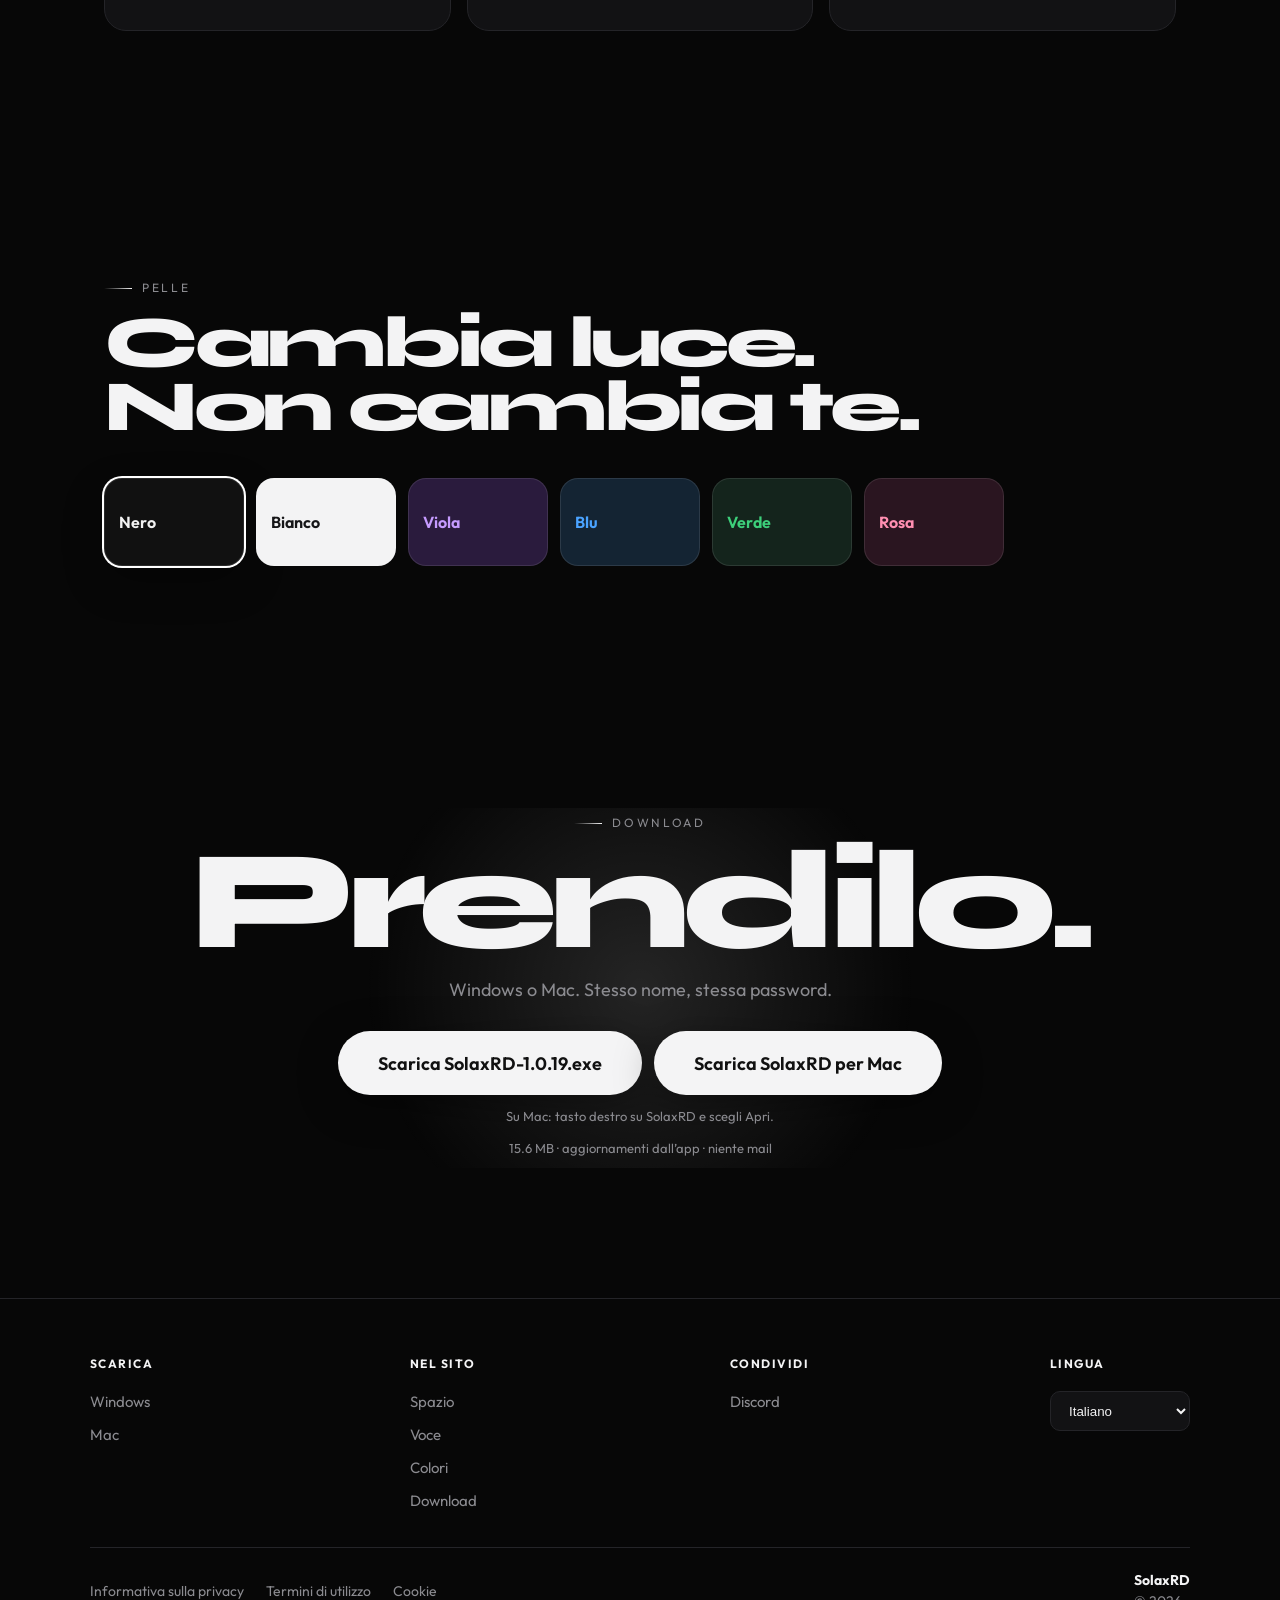
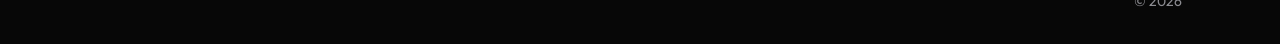
==== commit 784d1180: "Show friend photos, keep group calls joinable, and refresh the look. Co-authored-by: Cursor <cursora" ====
--- a/index.html
+++ b/index.html
@@ -56,7 +56,7 @@
         <a href="#themes">Colori</a>
         <a href="#get">Download</a>
       </nav>
-      <a class="nav-cta" href="download/SolaxRD-1.0.18.exe" download="SolaxRD-1.0.18.exe">
+      <a class="nav-cta" href="download/SolaxRD-1.0.19.exe" download="SolaxRD-1.0.19.exe">
         <span class="magnetic-inner">Scarica</span>
       </a>
       <button class="nav-toggle" id="nav-toggle" type="button" aria-label="Apri il menu" aria-controls="menu" aria-expanded="false">
@@ -69,7 +69,7 @@
     <a href="#live">Voce</a>
     <a href="#themes">Colori</a>
     <a href="#get">Download</a>
-    <a class="menu-dl" href="download/SolaxRD-1.0.18.exe" download="SolaxRD-1.0.18.exe">Scarica per Windows</a>
+    <a class="menu-dl" href="download/SolaxRD-1.0.19.exe" download="SolaxRD-1.0.19.exe">Scarica per Windows</a>
   </nav>
 
   <main id="top">
@@ -79,7 +79,7 @@
       <h1 class="hero-title" data-split>SolaxRD</h1>
       <p class="lead reveal">Chat e chiamate sul desktop. Niente schede, niente attesa: apri, entra, parla.</p>
       <div class="hero-actions reveal">
-        <a class="btn btn-glow" href="download/SolaxRD-1.0.18.exe" download="SolaxRD-1.0.18.exe">
+        <a class="btn btn-glow" href="download/SolaxRD-1.0.19.exe" download="SolaxRD-1.0.19.exe">
           <span class="magnetic-inner">
             <span class="btn-shine"></span>
             Scarica per Windows
@@ -262,10 +262,10 @@
       <h2 class="get-title" data-split>Prendilo.</h2>
       <p class="lead reveal">Windows o Mac. Stesso nome, stessa password.</p>
       <div class="hero-actions">
-        <a class="btn btn-huge" href="download/SolaxRD-1.0.18.exe" download="SolaxRD-1.0.18.exe">
+        <a class="btn btn-huge" href="download/SolaxRD-1.0.19.exe" download="SolaxRD-1.0.19.exe">
           <span class="magnetic-inner">
             <span class="btn-shine"></span>
-            Scarica SolaxRD-1.0.18.exe
+            Scarica SolaxRD-1.0.19.exe
           </span>
         </a>
         <a class="btn btn-huge" href="download/SolaxRD-Mac.zip" download="SolaxRD-Mac.zip">
@@ -281,7 +281,7 @@
     <div class="foot-cols">
       <div class="foot-col">
         <h2>Scarica</h2>
-        <a href="download/SolaxRD-1.0.18.exe" download="SolaxRD-1.0.18.exe">Windows</a>
+        <a href="download/SolaxRD-1.0.19.exe" download="SolaxRD-1.0.19.exe">Windows</a>
         <a href="download/SolaxRD-Mac.zip" download="SolaxRD-Mac.zip">Mac</a>
       </div>
       <div class="foot-col">
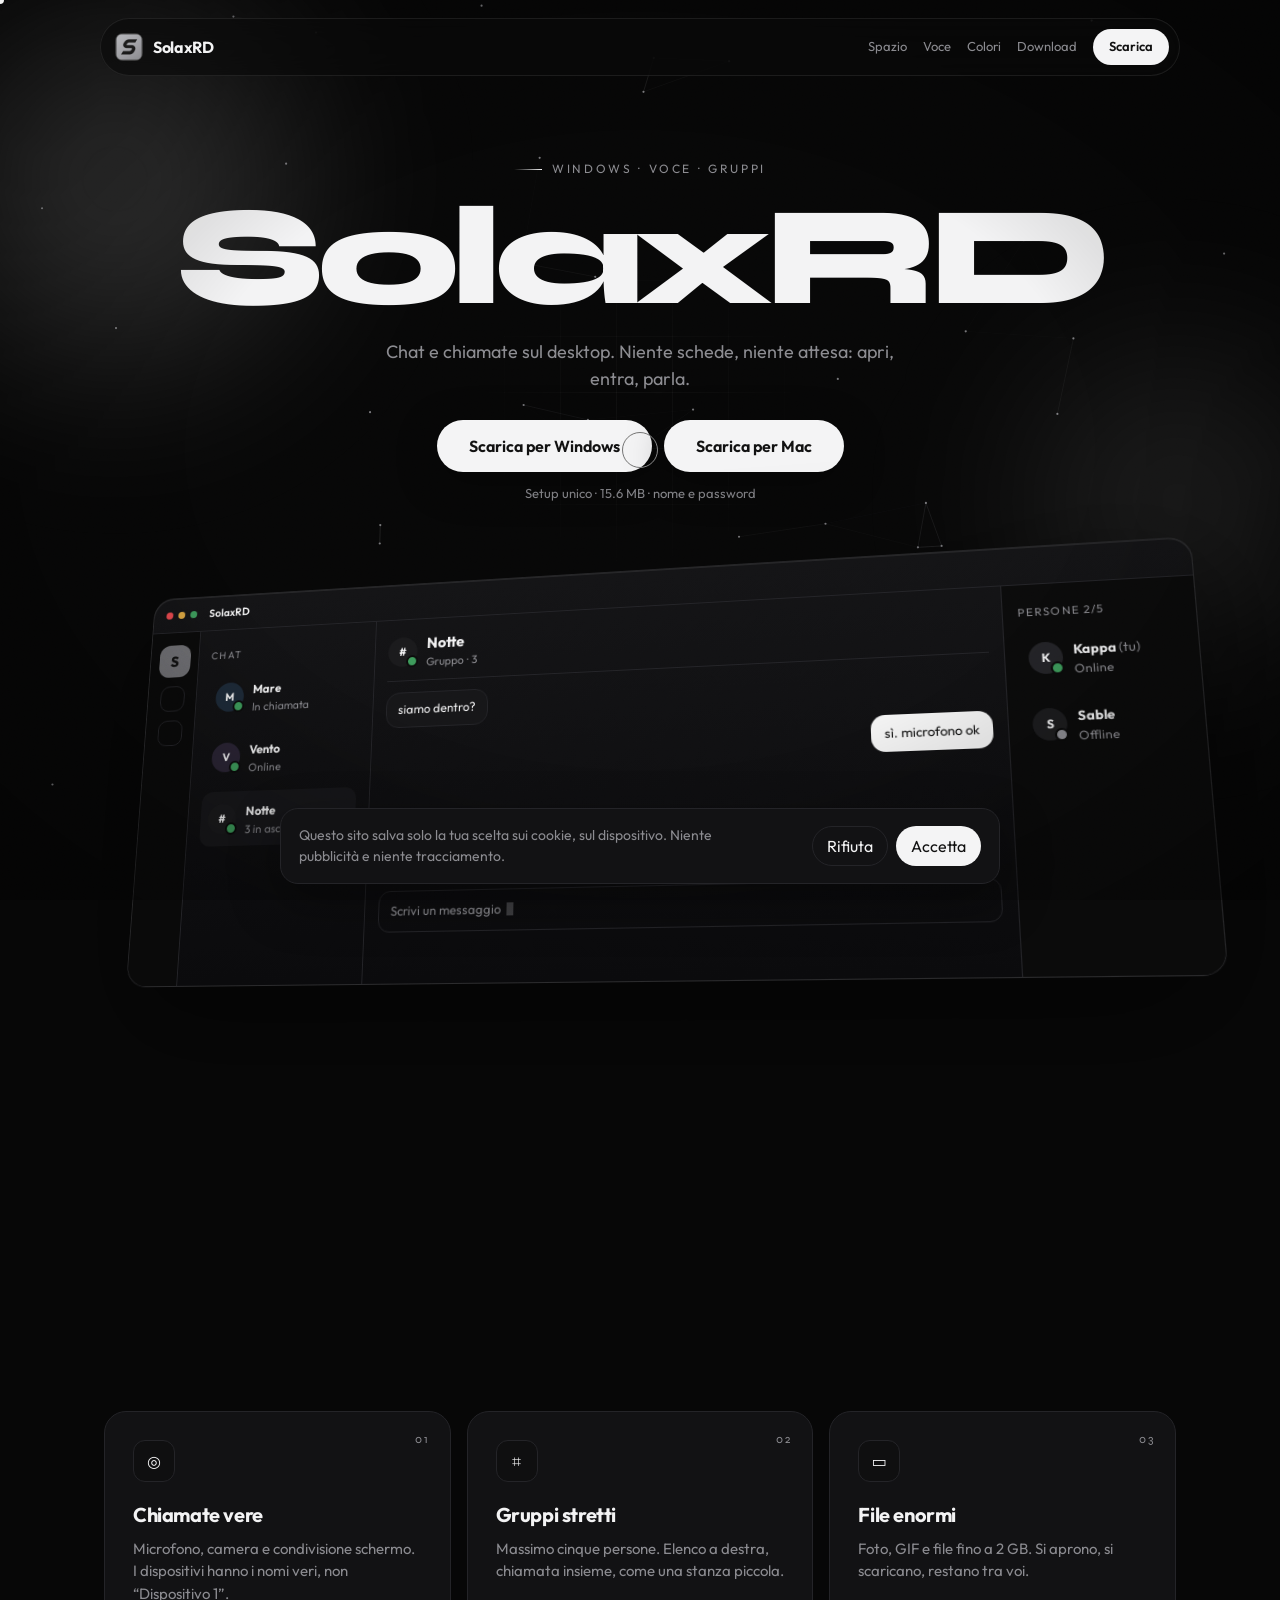
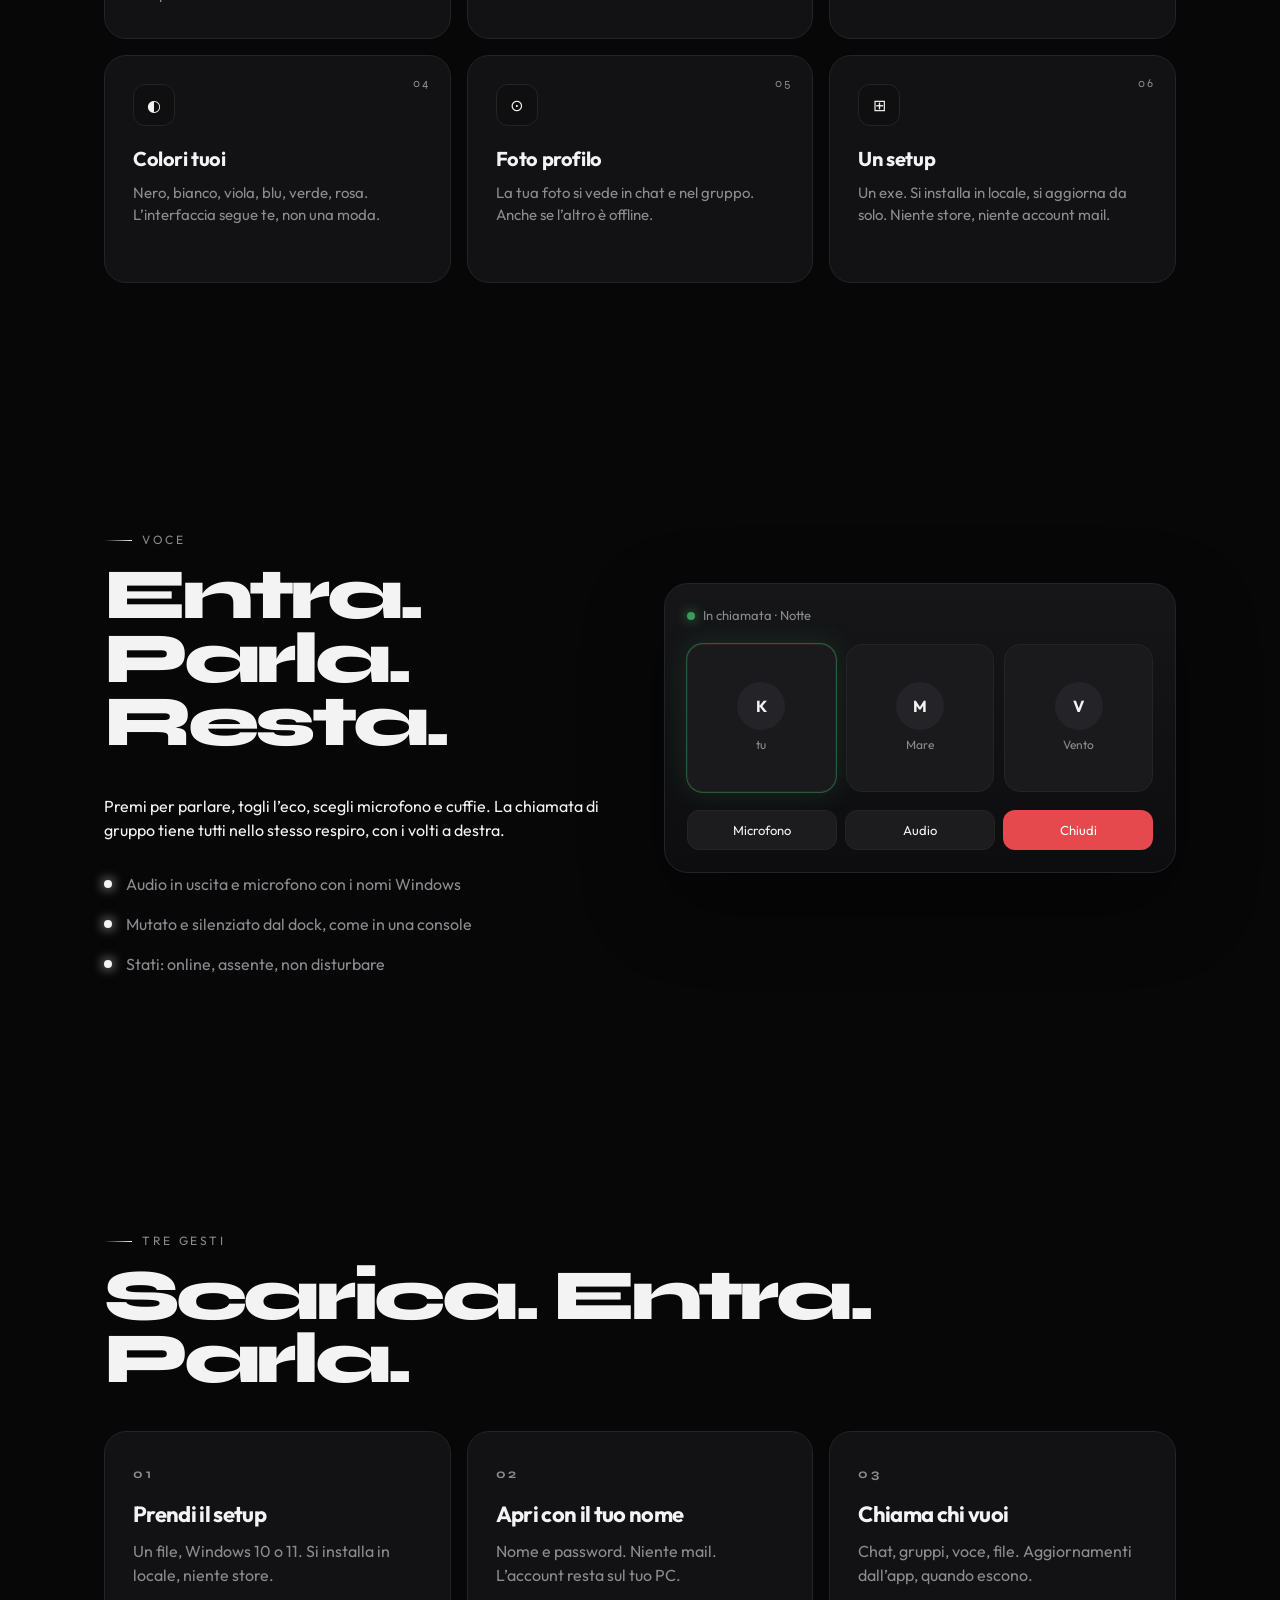
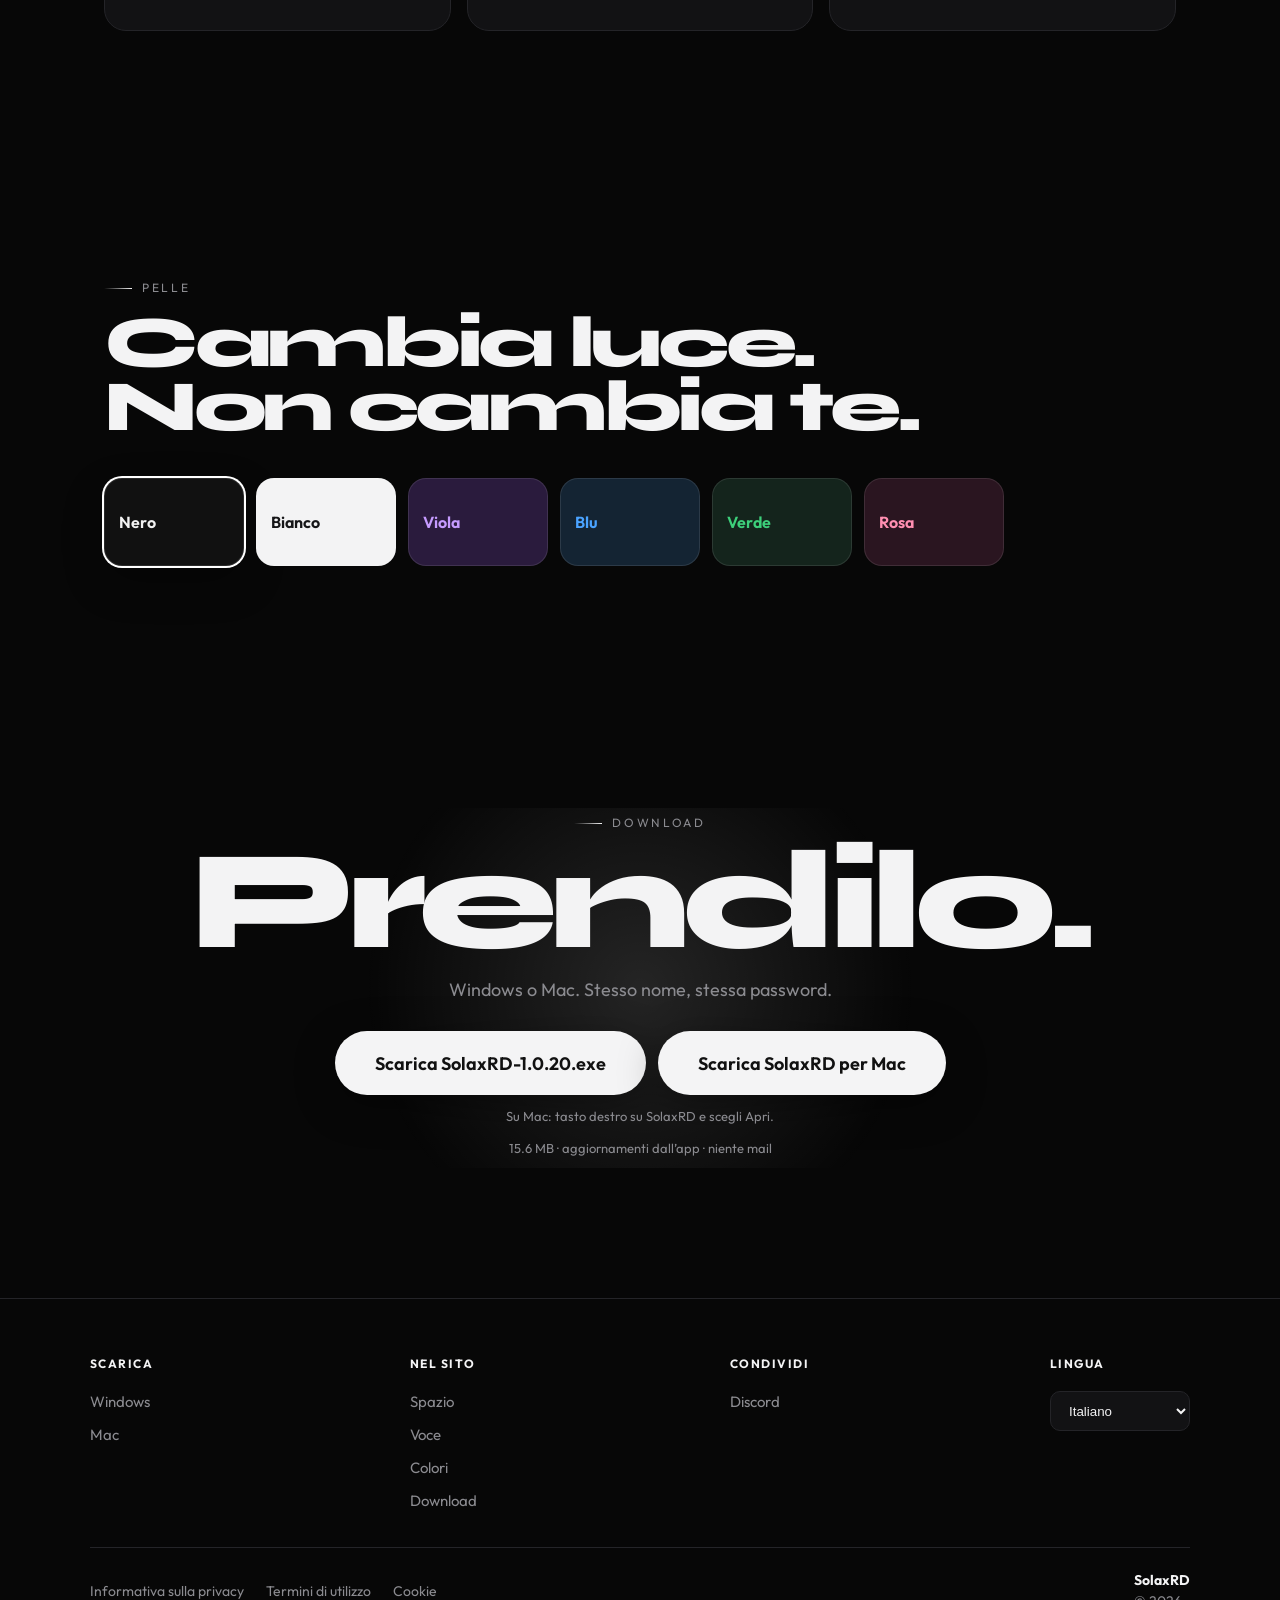
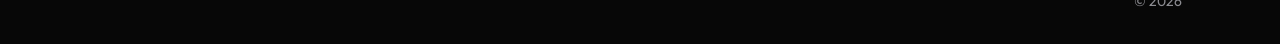
==== commit 9217aef5: "Hide the chat list while settings are open so the panel stays readable. Co-authored-by: Cursor <curs" ====
--- a/index.html
+++ b/index.html
@@ -56,7 +56,7 @@
         <a href="#themes">Colori</a>
         <a href="#get">Download</a>
       </nav>
-      <a class="nav-cta" href="download/SolaxRD-1.0.19.exe" download="SolaxRD-1.0.19.exe">
+      <a class="nav-cta" href="download/SolaxRD-1.0.20.exe" download="SolaxRD-1.0.20.exe">
         <span class="magnetic-inner">Scarica</span>
       </a>
       <button class="nav-toggle" id="nav-toggle" type="button" aria-label="Apri il menu" aria-controls="menu" aria-expanded="false">
@@ -69,7 +69,7 @@
     <a href="#live">Voce</a>
     <a href="#themes">Colori</a>
     <a href="#get">Download</a>
-    <a class="menu-dl" href="download/SolaxRD-1.0.19.exe" download="SolaxRD-1.0.19.exe">Scarica per Windows</a>
+    <a class="menu-dl" href="download/SolaxRD-1.0.20.exe" download="SolaxRD-1.0.20.exe">Scarica per Windows</a>
   </nav>
 
   <main id="top">
@@ -79,7 +79,7 @@
       <h1 class="hero-title" data-split>SolaxRD</h1>
       <p class="lead reveal">Chat e chiamate sul desktop. Niente schede, niente attesa: apri, entra, parla.</p>
       <div class="hero-actions reveal">
-        <a class="btn btn-glow" href="download/SolaxRD-1.0.19.exe" download="SolaxRD-1.0.19.exe">
+        <a class="btn btn-glow" href="download/SolaxRD-1.0.20.exe" download="SolaxRD-1.0.20.exe">
           <span class="magnetic-inner">
             <span class="btn-shine"></span>
             Scarica per Windows
@@ -262,10 +262,10 @@
       <h2 class="get-title" data-split>Prendilo.</h2>
       <p class="lead reveal">Windows o Mac. Stesso nome, stessa password.</p>
       <div class="hero-actions">
-        <a class="btn btn-huge" href="download/SolaxRD-1.0.19.exe" download="SolaxRD-1.0.19.exe">
+        <a class="btn btn-huge" href="download/SolaxRD-1.0.20.exe" download="SolaxRD-1.0.20.exe">
           <span class="magnetic-inner">
             <span class="btn-shine"></span>
-            Scarica SolaxRD-1.0.19.exe
+            Scarica SolaxRD-1.0.20.exe
           </span>
         </a>
         <a class="btn btn-huge" href="download/SolaxRD-Mac.zip" download="SolaxRD-Mac.zip">
@@ -281,7 +281,7 @@
     <div class="foot-cols">
       <div class="foot-col">
         <h2>Scarica</h2>
-        <a href="download/SolaxRD-1.0.19.exe" download="SolaxRD-1.0.19.exe">Windows</a>
+        <a href="download/SolaxRD-1.0.20.exe" download="SolaxRD-1.0.20.exe">Windows</a>
         <a href="download/SolaxRD-Mac.zip" download="SolaxRD-Mac.zip">Mac</a>
       </div>
       <div class="foot-col">
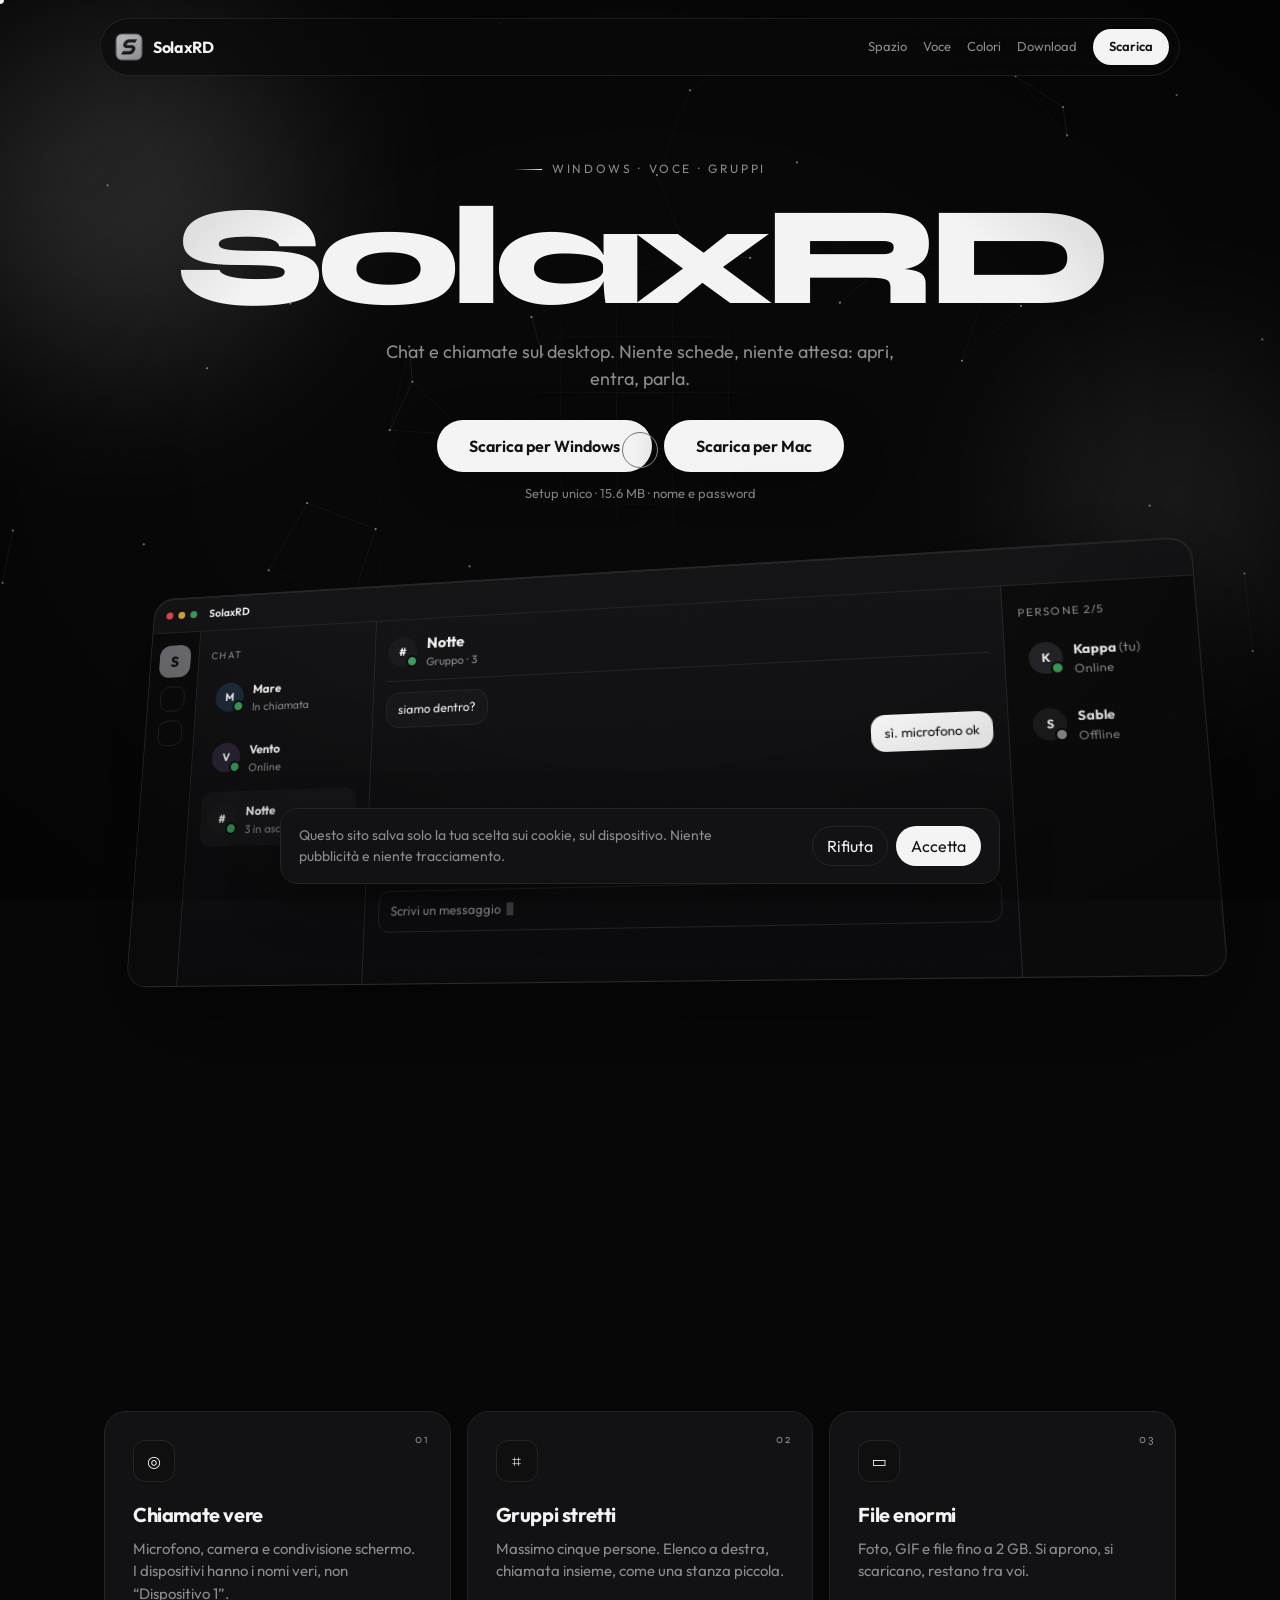
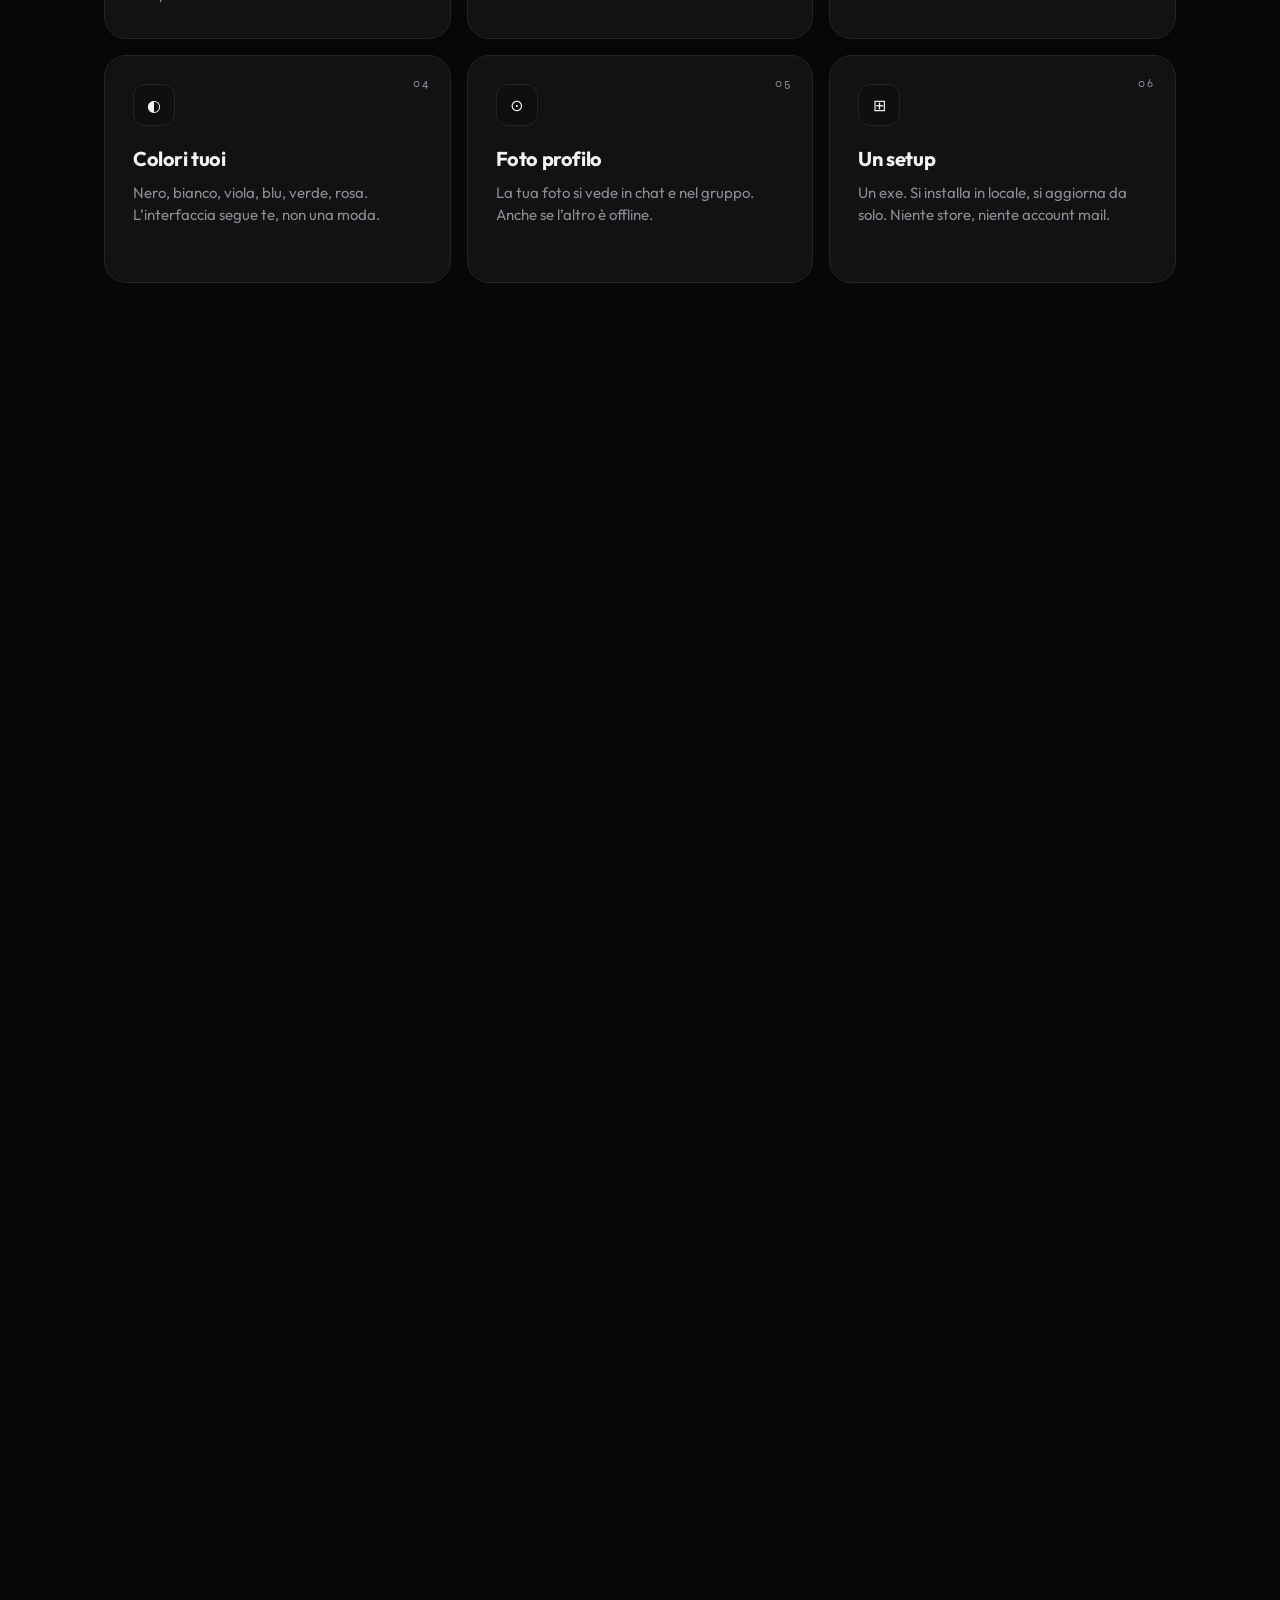
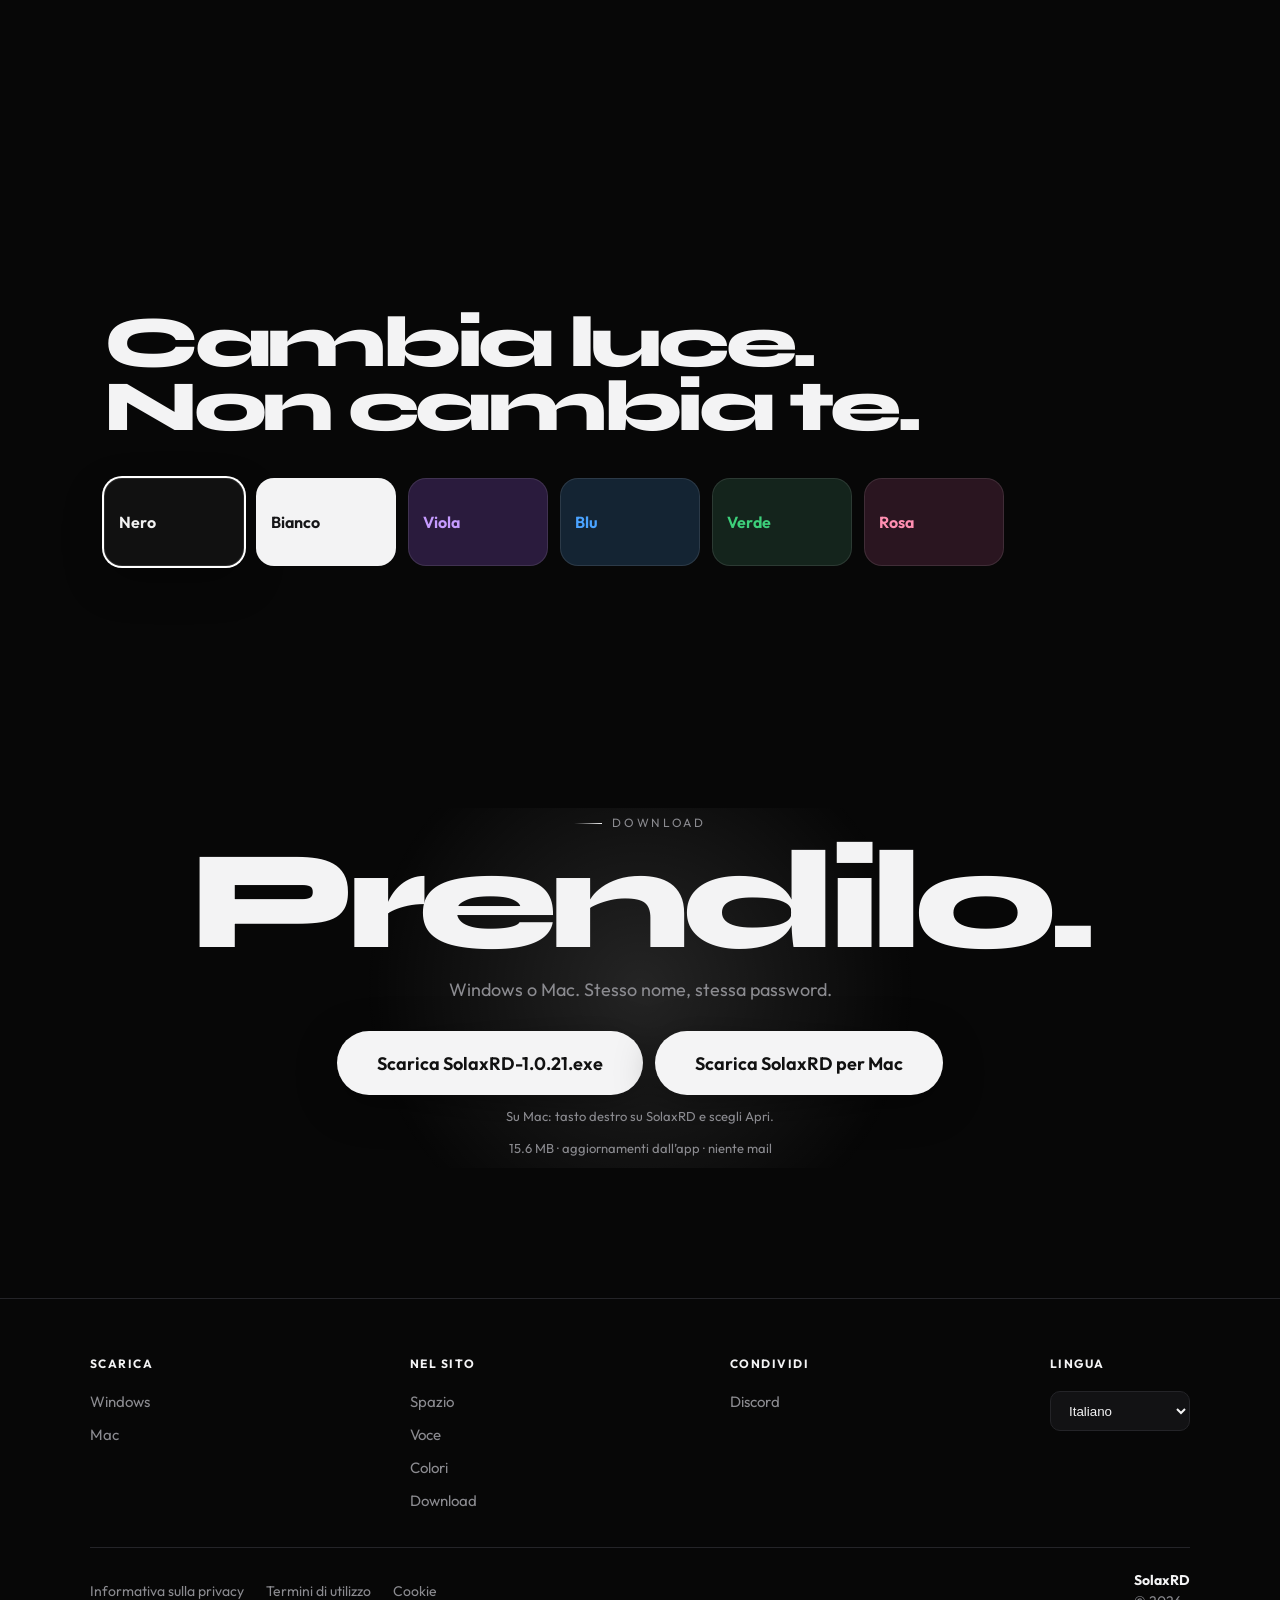
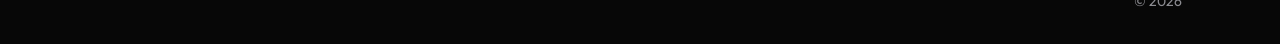
==== commit a918ba0a: "Show friend profile photos again when the saved picture is complete. Co-authored-by: Cursor <cursora" ====
--- a/index.html
+++ b/index.html
@@ -56,7 +56,7 @@
         <a href="#themes">Colori</a>
         <a href="#get">Download</a>
       </nav>
-      <a class="nav-cta" href="download/SolaxRD-1.0.20.exe" download="SolaxRD-1.0.20.exe">
+      <a class="nav-cta" href="download/SolaxRD-1.0.21.exe" download="SolaxRD-1.0.21.exe">
         <span class="magnetic-inner">Scarica</span>
       </a>
       <button class="nav-toggle" id="nav-toggle" type="button" aria-label="Apri il menu" aria-controls="menu" aria-expanded="false">
@@ -69,7 +69,7 @@
     <a href="#live">Voce</a>
     <a href="#themes">Colori</a>
     <a href="#get">Download</a>
-    <a class="menu-dl" href="download/SolaxRD-1.0.20.exe" download="SolaxRD-1.0.20.exe">Scarica per Windows</a>
+    <a class="menu-dl" href="download/SolaxRD-1.0.21.exe" download="SolaxRD-1.0.21.exe">Scarica per Windows</a>
   </nav>
 
   <main id="top">
@@ -79,7 +79,7 @@
       <h1 class="hero-title" data-split>SolaxRD</h1>
       <p class="lead reveal">Chat e chiamate sul desktop. Niente schede, niente attesa: apri, entra, parla.</p>
       <div class="hero-actions reveal">
-        <a class="btn btn-glow" href="download/SolaxRD-1.0.20.exe" download="SolaxRD-1.0.20.exe">
+        <a class="btn btn-glow" href="download/SolaxRD-1.0.21.exe" download="SolaxRD-1.0.21.exe">
           <span class="magnetic-inner">
             <span class="btn-shine"></span>
             Scarica per Windows
@@ -262,10 +262,10 @@
       <h2 class="get-title" data-split>Prendilo.</h2>
       <p class="lead reveal">Windows o Mac. Stesso nome, stessa password.</p>
       <div class="hero-actions">
-        <a class="btn btn-huge" href="download/SolaxRD-1.0.20.exe" download="SolaxRD-1.0.20.exe">
+        <a class="btn btn-huge" href="download/SolaxRD-1.0.21.exe" download="SolaxRD-1.0.21.exe">
           <span class="magnetic-inner">
             <span class="btn-shine"></span>
-            Scarica SolaxRD-1.0.20.exe
+            Scarica SolaxRD-1.0.21.exe
           </span>
         </a>
         <a class="btn btn-huge" href="download/SolaxRD-Mac.zip" download="SolaxRD-Mac.zip">
@@ -281,7 +281,7 @@
     <div class="foot-cols">
       <div class="foot-col">
         <h2>Scarica</h2>
-        <a href="download/SolaxRD-1.0.20.exe" download="SolaxRD-1.0.20.exe">Windows</a>
+        <a href="download/SolaxRD-1.0.21.exe" download="SolaxRD-1.0.21.exe">Windows</a>
         <a href="download/SolaxRD-Mac.zip" download="SolaxRD-Mac.zip">Mac</a>
       </div>
       <div class="foot-col">
